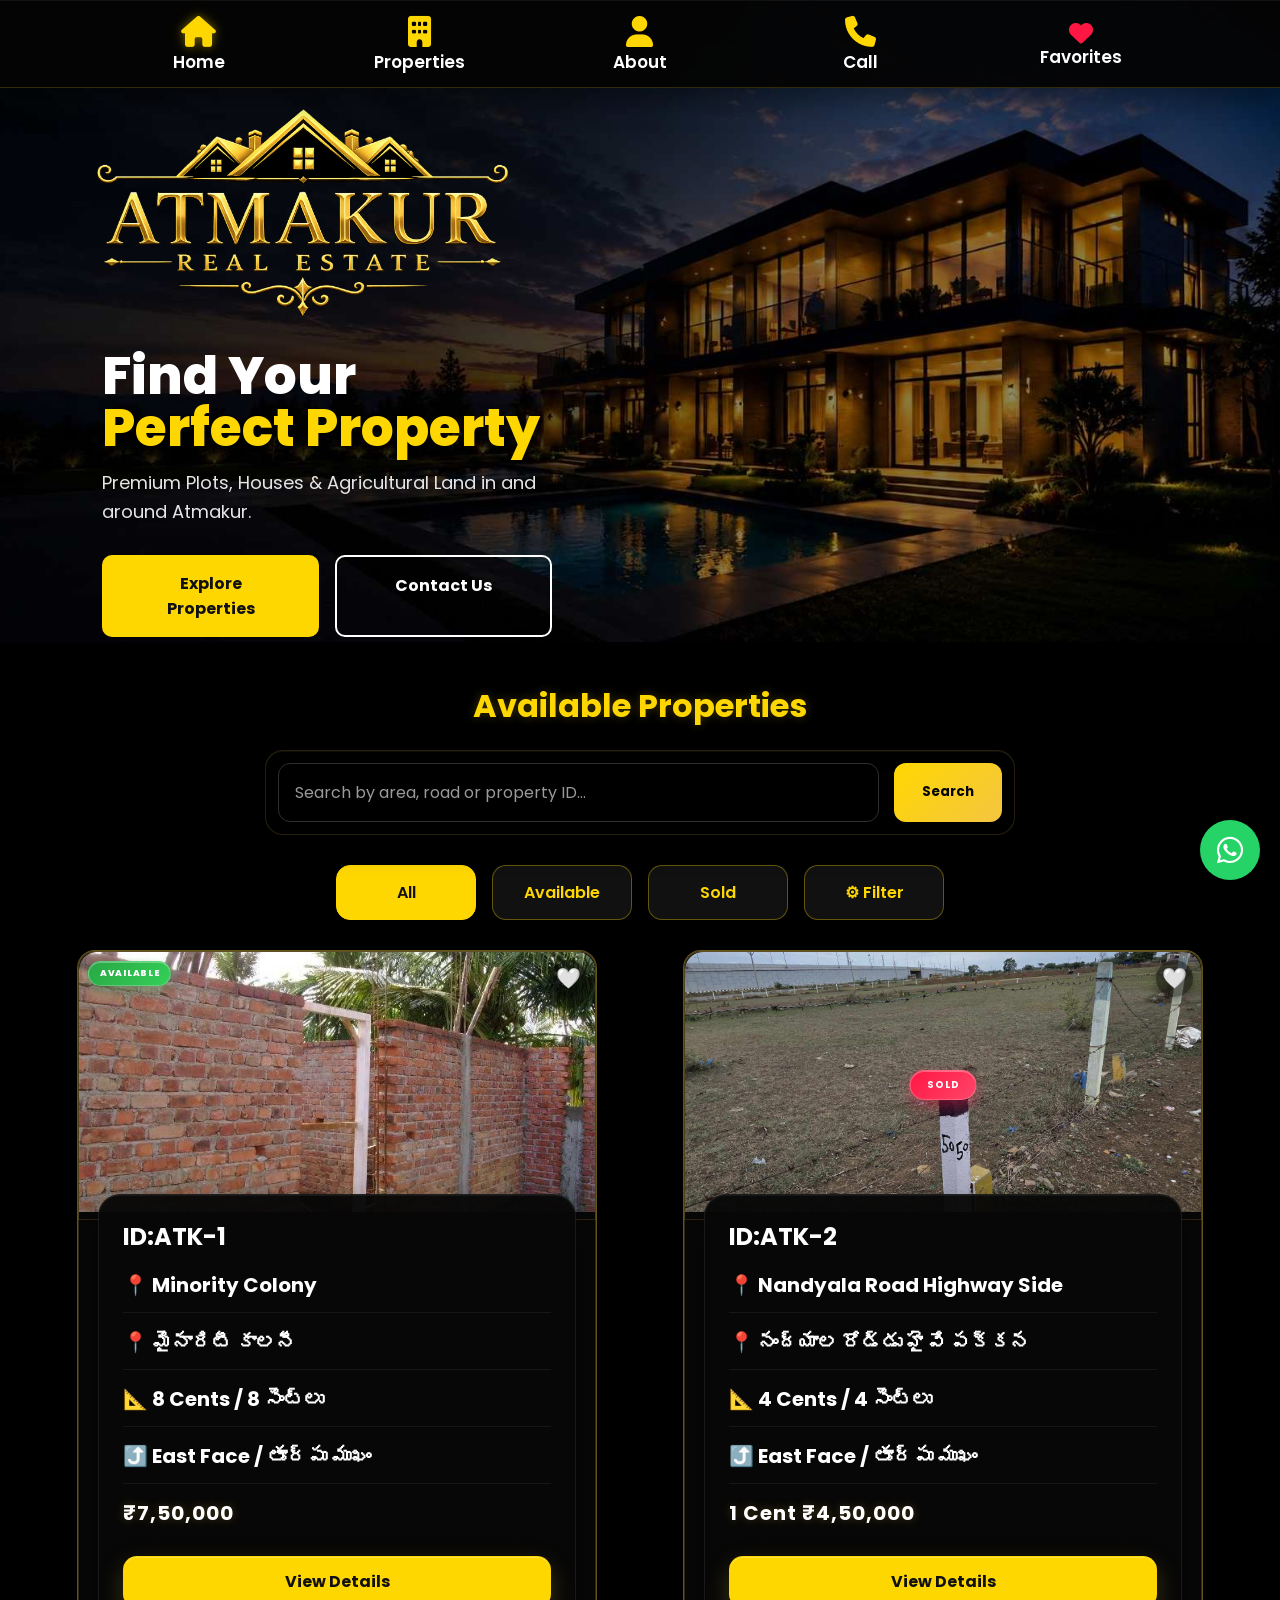
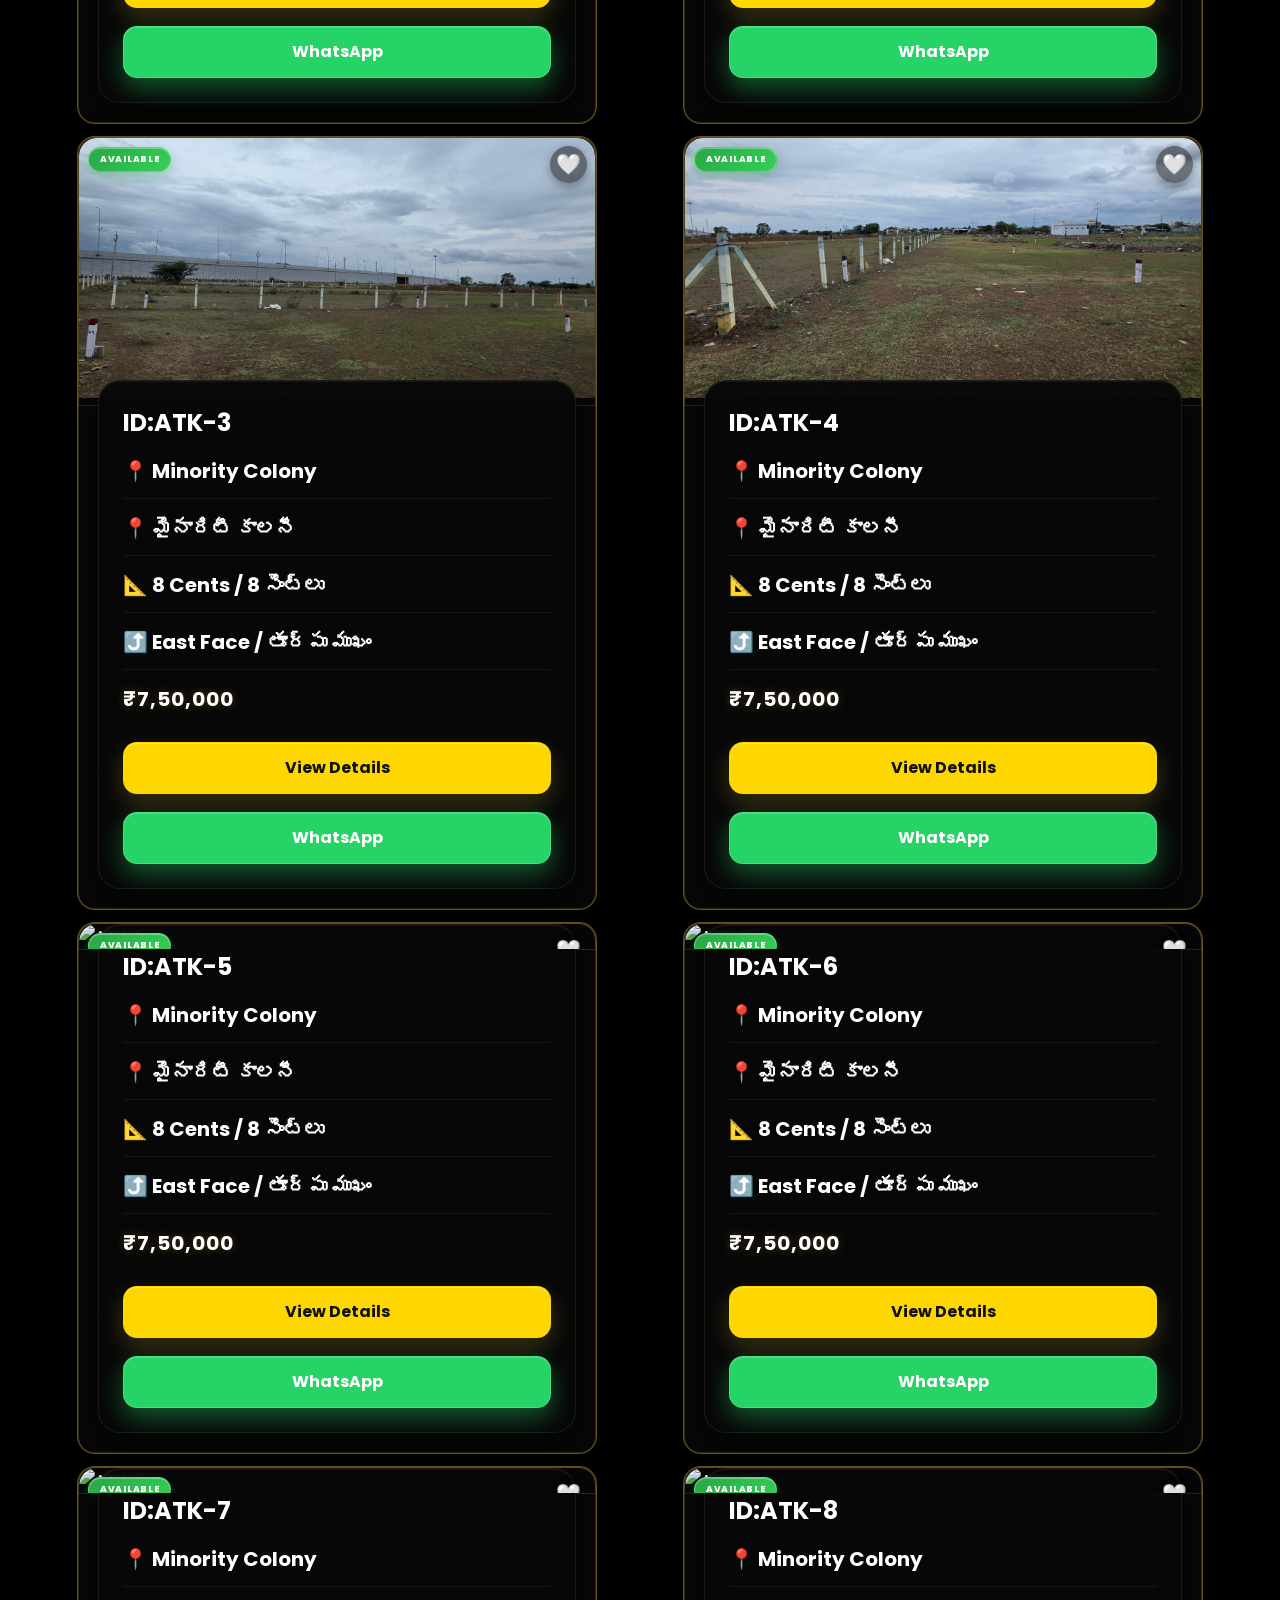
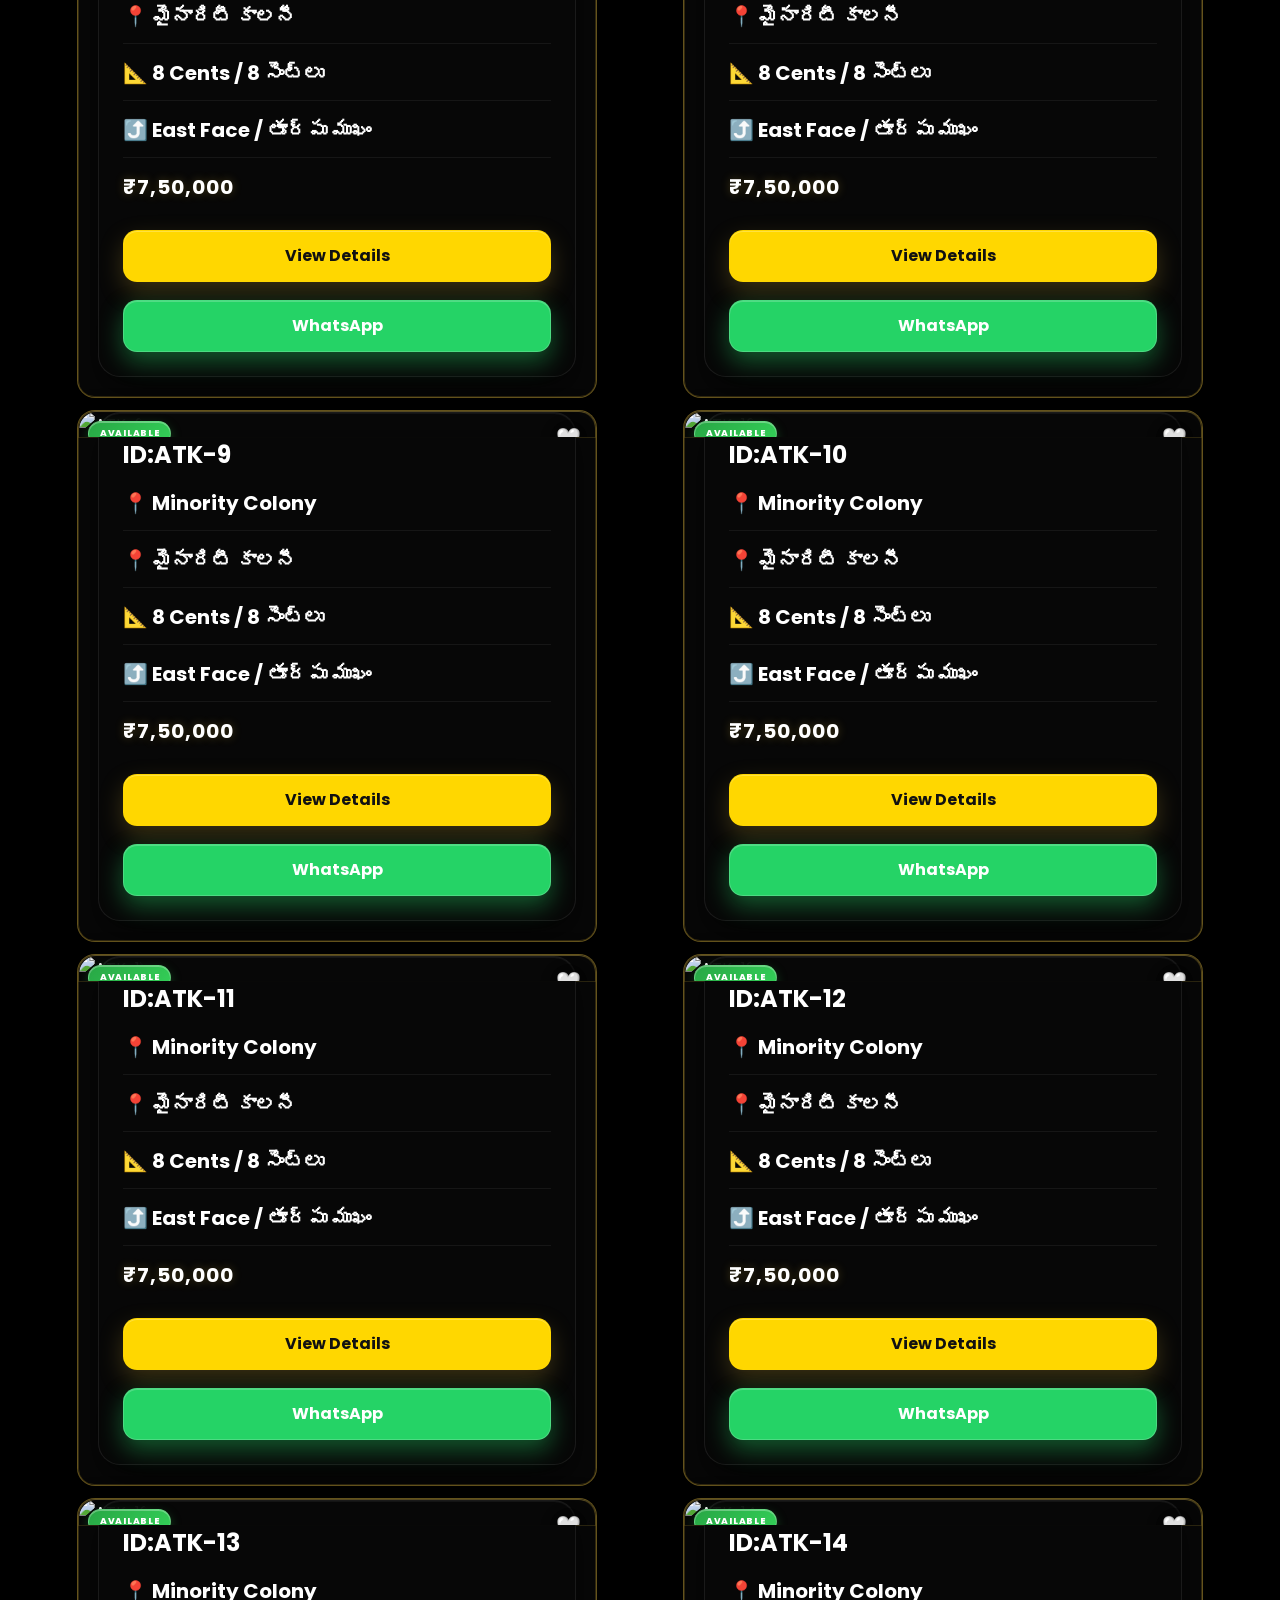
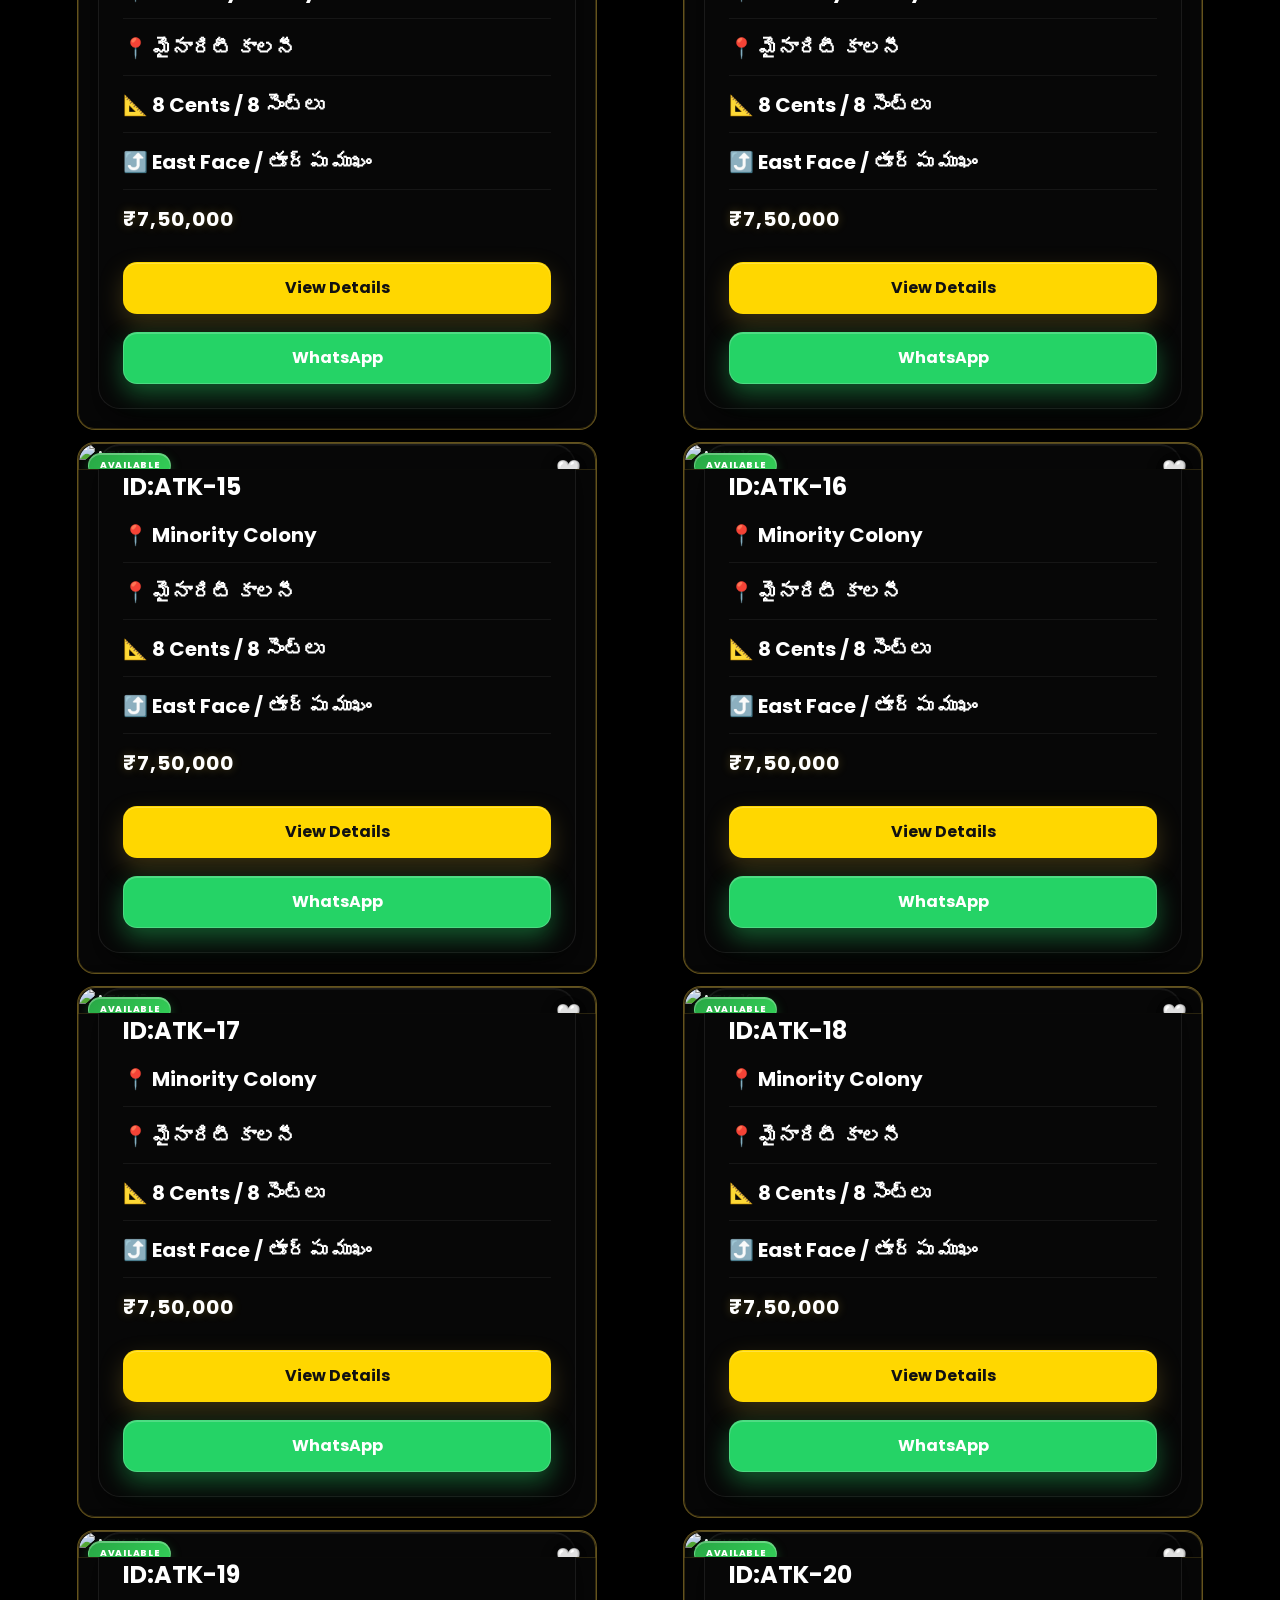
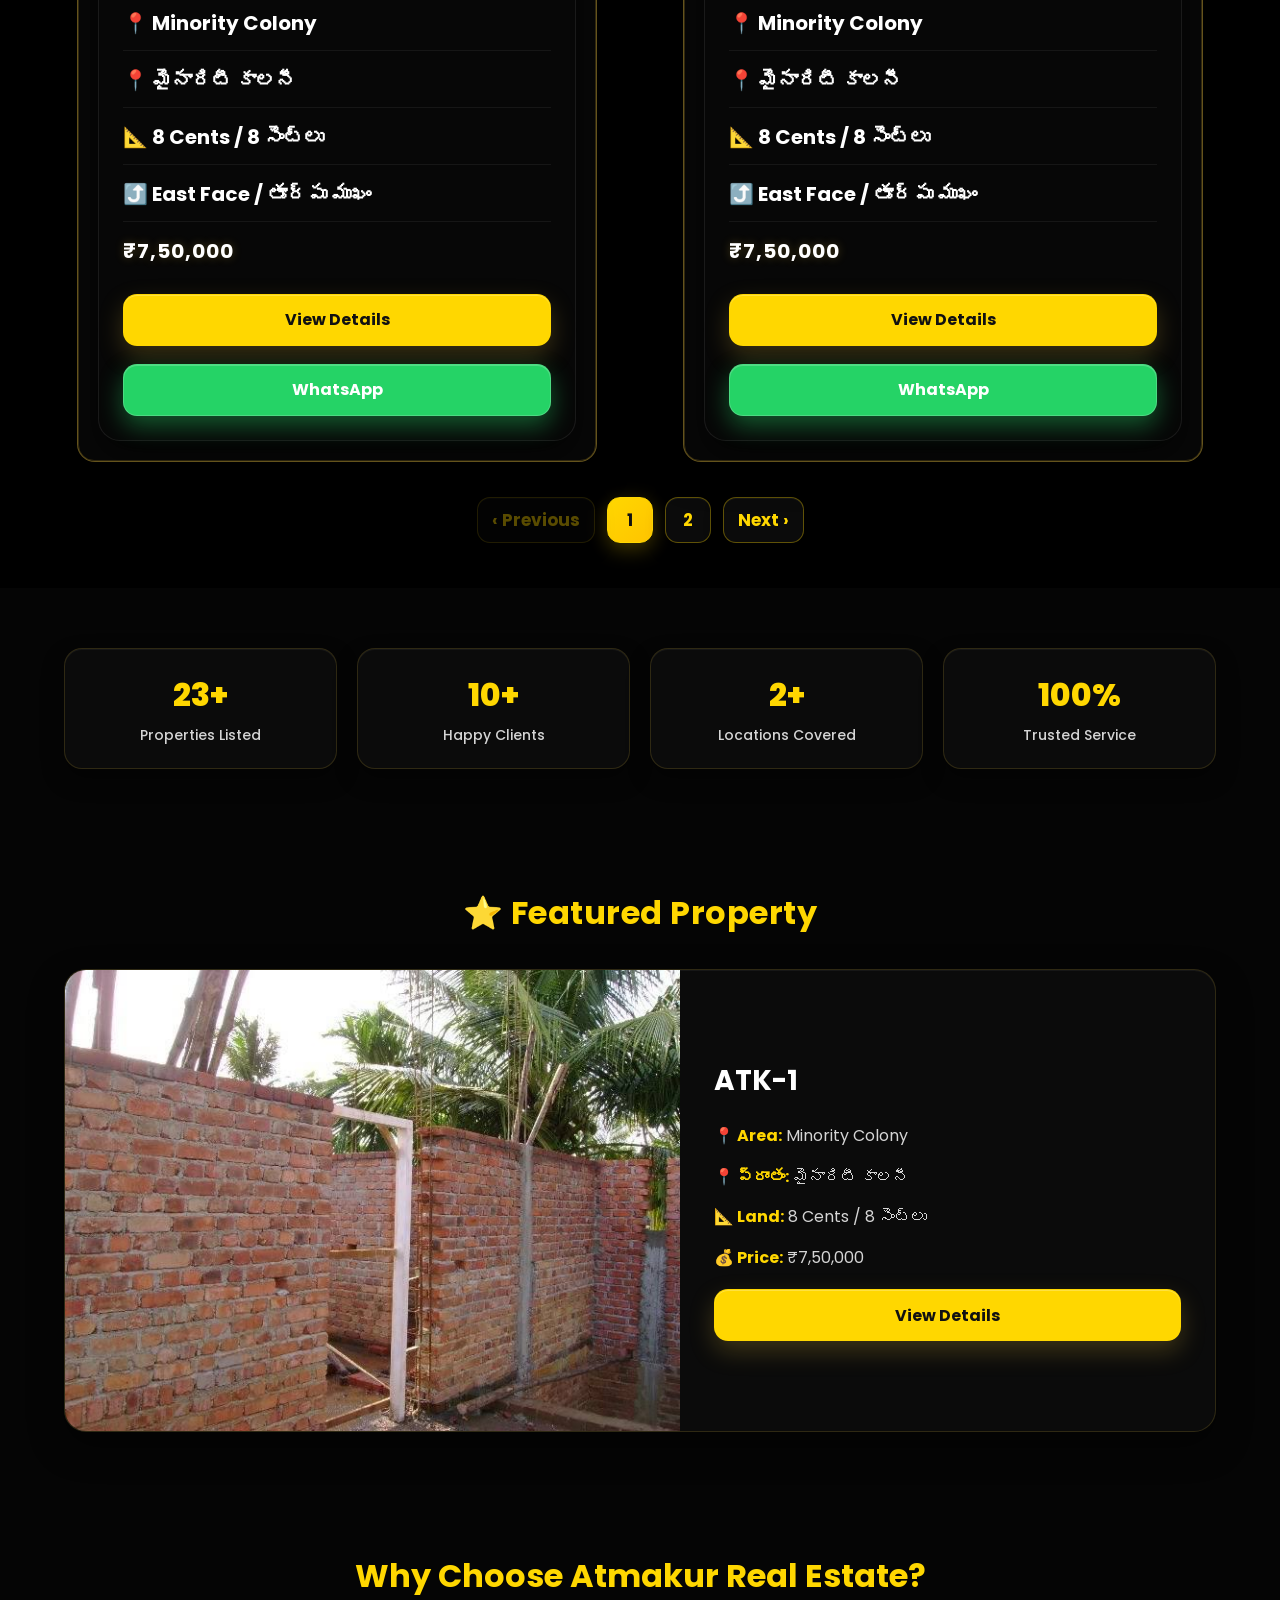
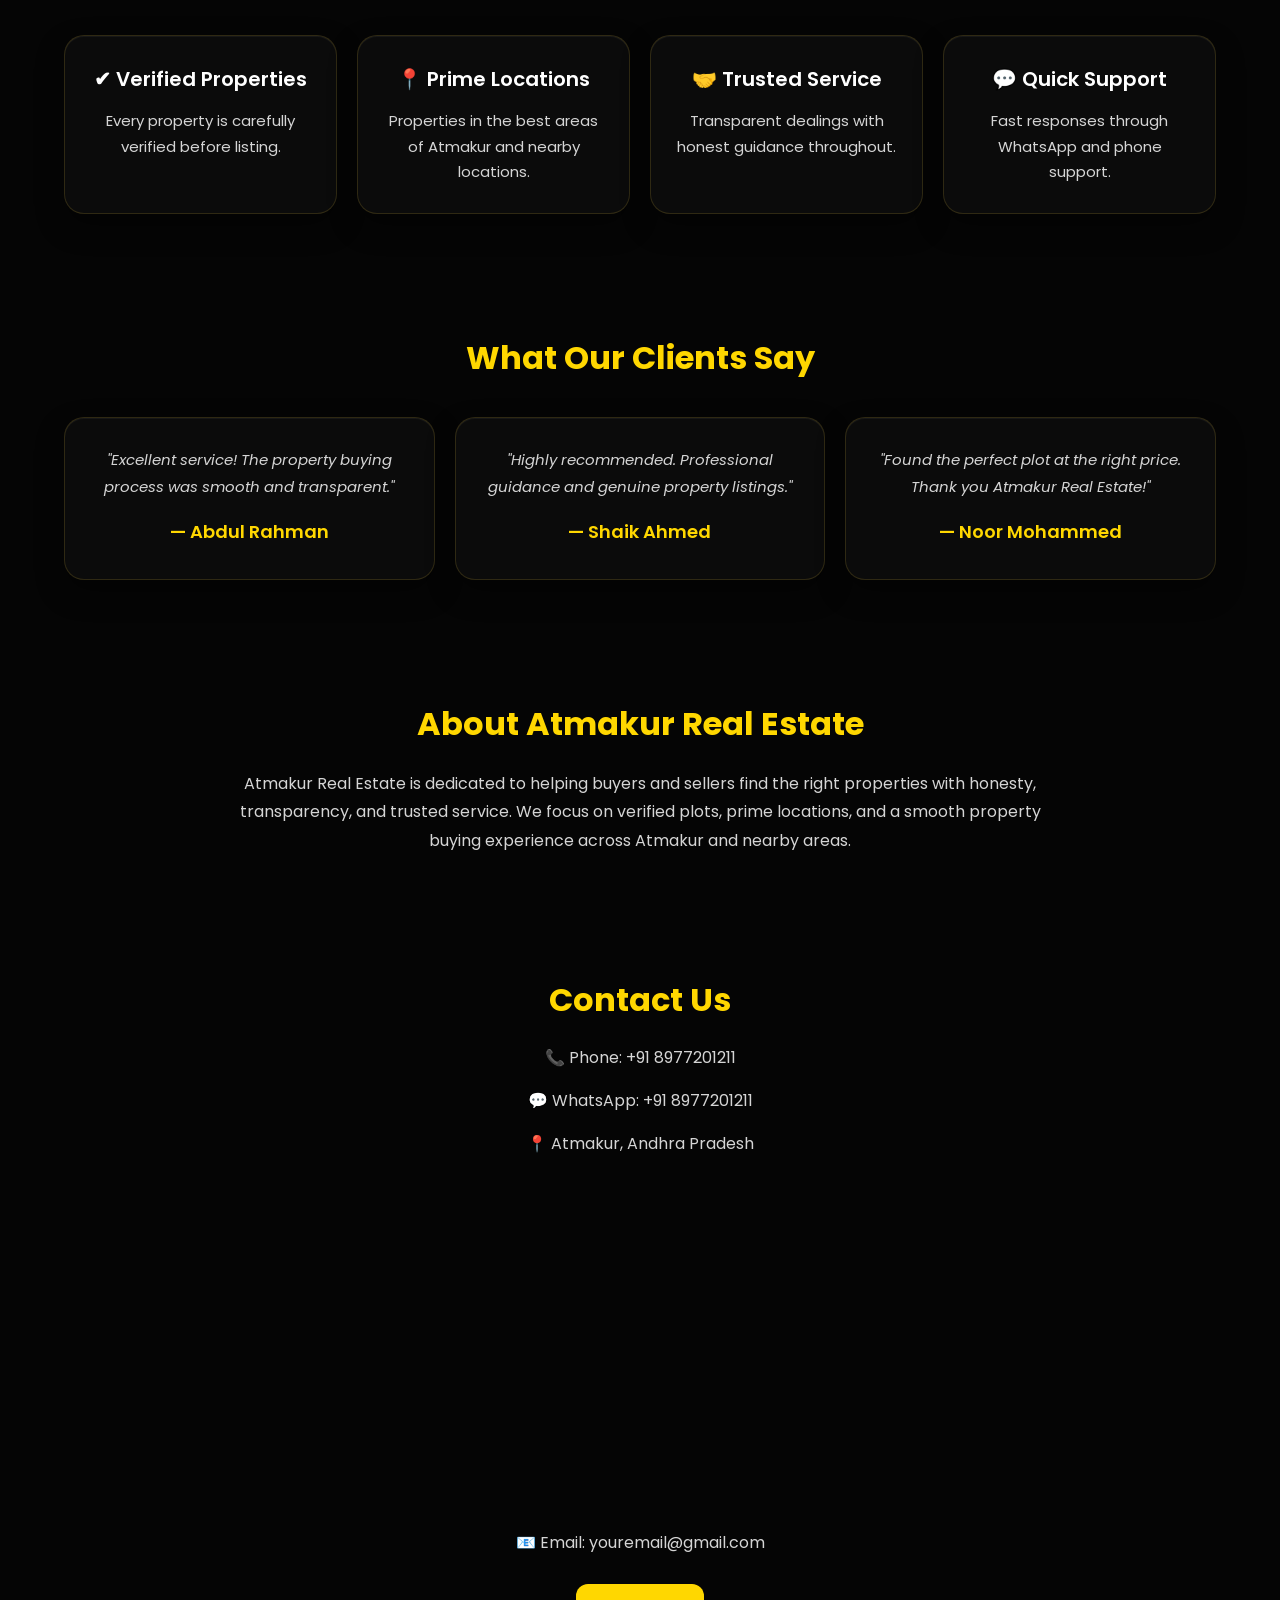
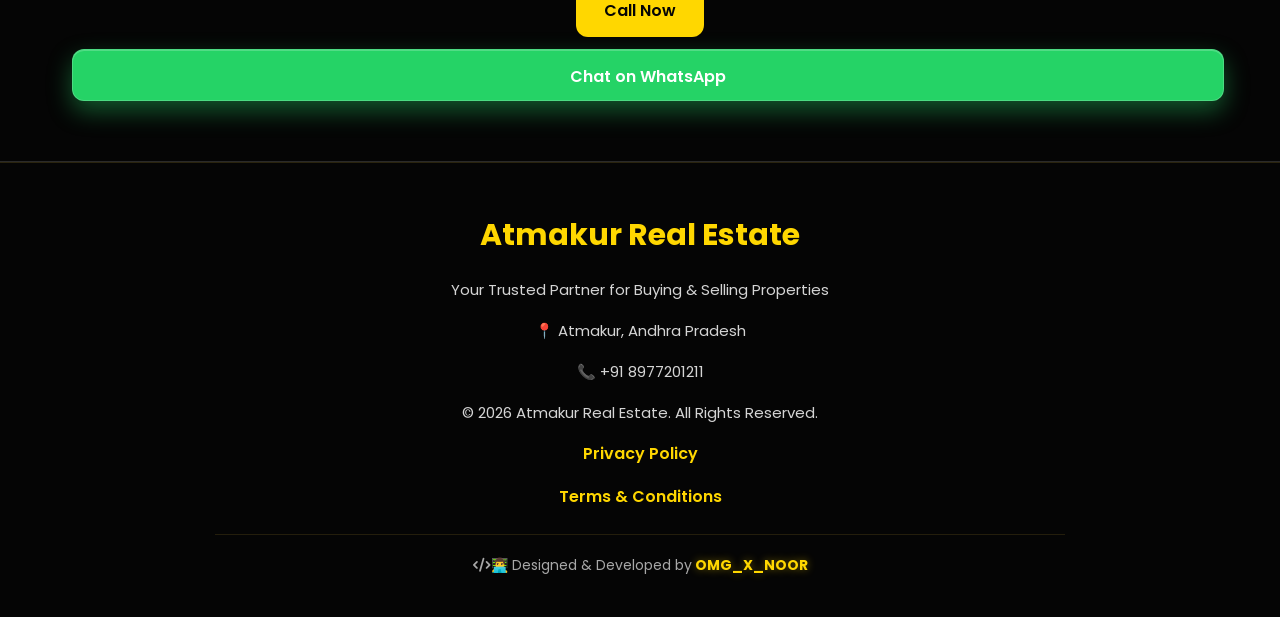
==== index.html @ d2aa957c "Fix spacing in footer developer attribution Added a space before the developer name in the footer." ====
<!DOCTYPE html>  <html lang="en">  
<head>  <meta charset="UTF-8">  
<meta name="viewport" content="width=device-width, initial-scale=1.0">  <title>Atmakur Real Estate</title>  <meta property="og:image" content="images/hero.jpg">  <link rel="stylesheet" href="style.css">  <link href="https://fonts.googleapis.com/css2?family=Poppins:wght@300;400;500;600;700&display=swap" rel="stylesheet">  <link rel="stylesheet"  
href="https://cdnjs.cloudflare.com/ajax/libs/font-awesome/6.7.2/css/all.min.css">  </head>  <body>  <header class="navbar">  <nav class="glass-navbar">  

    <a href="#" class="nav-item active">  
        <i class="fa-solid fa-house"></i>  
        <span>Home</span>  
    </a>  

    <a href="#properties" class="nav-item">  
        <i class="fa-solid fa-building"></i>  
        <span>Properties</span>  
    </a>  

    <a href="#about" class="nav-item">  
        <i class="fa-solid fa-user"></i>  
        <span>About</span>  
    </a>  

    <a href="tel:+918977201211" class="nav-item">  
        <i class="fa-solid fa-phone"></i>  
        <span>Call</span>  
    </a>  
       <a href="favorites.html" class="nav-item">
    <i class="fa-solid fa-heart"></i>
    <span>Favorites</span>
</a>
</nav>

</header>  
<section class="hero">  <div class="hero-content">  

    <div class="hero-text">  

        <div class="hero-location">  
            <img src="images/atmakur-logo.png" alt="ఆత్మకూరు">  
        </div>  

        <h1>  
         Find Your <span>Perfect Property</span>  
        </h1>  

        <p>  
            Premium Plots, Houses & Agricultural Land  
            in and around Atmakur.  
        </p>  

        <div class="hero-buttons">  

            <a href="#properties" class="btn-primary">  
                Explore Properties  
            </a>  

            <a href="#contact" class="btn-secondary">  
                Contact Us  
            </a>  

        </div>  

    </div>  

</div>

</section>  
<section class="properties" id="properties">

<div class="search-section">

<h2>Available Properties</h2>

<div class="search-box">

<input
type="text"
id="searchInput"
placeholder="Search by area, road or property ID...">

<button onclick="searchProperties()">
Search
</button>

</div>

</div>

<!-- FILTER BUTTONS START -->

<div class="filter-buttons">

    <button class="filter-btn active" data-filter="ALL">
        All
    </button>

    <button class="filter-btn" data-filter="AVAILABLE">
        Available
    </button>

    <button class="filter-btn" data-filter="SOLD">
        Sold
    </button>

    <button class="filter-open-btn" id="openFilter">
    ⚙ Filter
</button>

</div>

<!-- FILTER BUTTONS END -->

    <!-- FILTER POPUP START -->

<div class="filter-overlay" id="filterOverlay">

    <div class="filter-box">

        <div class="filter-header">
            <h2>Filter Properties</h2>

            <button class="filter-close" id="closeFilter">
                ×
            </button>
        </div>

        <label>Area / Road</label>

<input
    type="text"
    id="filterArea"
    placeholder="Enter area or road..."
>


<label>Below Price</label>

<input
    type="number"
    id="belowPrice"
    placeholder="Example: 500000"
>


<label>Land Size (Cents)</label>

<input
    type="number"
    id="filterCents"
    placeholder="Example: 5"
>


<label>Facing</label>

<select id="filterFacing">

    <option value="">Any Facing</option>

    <option value="East">East</option>

    <option value="West">West</option>

    <option value="North">North</option>

    <option value="South">South</option>

</select>


        <div class="filter-actions">

            <button id="clearFilter" class="clear-filter">
                Clear
            </button>

            <button id="applyFilter" class="apply-filter">
                Apply Filter
            </button>

        </div>

    </div>

</div>

<!-- FILTER POPUP END -->

<div class="section-title">

</div>

<div class="property-grid" id="propertyGrid">

</div>

<div class="pagination" id="pagination"></div>

</section>
<section class="stats">  <div class="stat-box">  
<h2 id="propertyCount">0</h2>  
<p>Properties Listed</p>  
</div>  <div class="stat-box">  
<h2>10+</h2>  
<p>Happy Clients</p>  
</div>  <div class="stat-box">  
<h2>2+</h2>  
<p>Locations Covered</p>  
</div>  <div class="stat-box">  
<h2>100%</h2>  
<p>Trusted Service</p>  
</div> 
</section>  

    
<section class="featured-property">

<h2>⭐ Featured Property</h2>

<div id="featuredProperty"></div>

</section>
<section class="why-us">  <h2>Why Choose Atmakur Real Estate?</h2>  

<div class="why-grid">  

    <div class="why-card">  
        <h3>✔ Verified Properties</h3>  
        <p>Every property is carefully verified before listing.</p>  
    </div>  

<div class="why-card">  
    <h3>📍 Prime Locations</h3>  
    <p>Properties in the best areas of Atmakur and nearby locations.</p>  
</div>  

<div class="why-card">  
    <h3>🤝 Trusted Service</h3>  
    <p>Transparent dealings with honest guidance throughout.</p>  
</div>  

<div class="why-card">  
    <h3>💬 Quick Support</h3>  
    <p>Fast responses through WhatsApp and phone support.</p>  
</div>

</div>  </section>  
<section class="testimonials">  <h2>What Our Clients Say</h2>  

<div class="testimonial-grid">  

<div class="testimonial-card">  
    <p>"Excellent service! The property buying process was smooth and transparent."</p>  
    <h4>— Abdul Rahman</h4>  
</div>  

<div class="testimonial-card">  
    <p>"Highly recommended. Professional guidance and genuine property listings."</p>  
    <h4>— Shaik Ahmed</h4>  
</div>  

<div class="testimonial-card">  
        <p>"Found the perfect plot at the right price. Thank you Atmakur Real Estate!"</p>  
        <h4>— Noor Mohammed</h4>  
    </div>  

</div>

</section>  
<section id="about" class="about">  <h2>About Atmakur Real Estate</h2>  

<p>  
    Atmakur Real Estate is dedicated to helping buyers and sellers find the right properties with honesty, transparency, and trusted service. We focus on verified plots, prime locations, and a smooth property buying experience across Atmakur and nearby areas.  
</p>

</section>  <section class="contact" id="contact">  <h2>Contact Us</h2>  <p>📞 Phone: +91 8977201211</p>  <p>💬 WhatsApp: +91 8977201211</p>  <p>📍 Atmakur, Andhra Pradesh</p>  
<iframe  
src="https://www.google.com/maps?q=Atmakur,Andhra%20Pradesh&output=embed"  
width="100%"  
height="350"  
style="border:0;border-radius:15px;"  
allowfullscreen=""  
loading="lazy">  
</iframe>  <p>📧 Email: youremail@gmail.com</p>  <a href="tel:+918977201211" class="call-btn">Call Now</a>

<a href="https://wa.me/918977201211" class="whatsapp-btn">Chat on WhatsApp</a>

  </section>  
<hr class="section-divider">  
    
    <footer>  
        
        <h2>Atmakur Real Estate</h2> 
        <p>Your Trusted Partner for Buying & Selling Properties</p> 
        <p>📍 Atmakur, Andhra Pradesh</p>  
        <p>📞 +91 8977201211</p>  
        <p>© 2026 Atmakur Real Estate. All Rights Reserved.</p>  
        <p>
    <a href="privacy-policy.html">Privacy Policy</a>
        </p>
        <p>
    <a href="terms.html">Terms & Conditions</a>
        </p>
        <p>
    <i class="fa-solid fa-code"></i>👨‍💻 Designed &amp; Developed by<span class="developer-name"> OMG_X_NOOR</span></p>
</footer>  
    
    <a href="https://wa.me/918977201211" class="floating-whatsapp">
    <i class="fa-brands fa-whatsapp"></i>
</a> 

    <script src="https://cdn.jsdelivr.net/npm/@supabase/supabase-js@2"></script>
    
<script src="properties.js"></script>
<script src="script.js"></script>  

</body>  
    
</html>
---- style.css ----
/* =========================================================
                    DESKTOP VERSION
========================================================= */



/* =========================================================
   1. RESET & GLOBAL (DESKTOP)
========================================================= */

*{
    margin:0;
    padding:0;
    box-sizing:border-box;
    font-family:'Poppins',sans-serif;
}

html,
body{
    width:100%;
    overflow-x:hidden;
}

body{
    background:#000000;
    color:#FFFFFF;
}

footer a{

    color:#FFD700;

    text-decoration:none;

    font-weight:600;

    font-size:16px;

    transition:.3s;

}

footer a:hover{

    color:#ffffff;

    text-decoration:underline;

}

.developer-name{

    color:#FFD700;

    font-weight:700;

    text-shadow:
        0 0 8px rgba(255,215,0,.45);

}

/* =======================================================================================================
   FAVORITES PAGE
========================================== */

.empty-favorites{

    width:100%;
    max-width:520px;

    margin:40px auto;

    padding:40px 25px;

    background:#111111;

    border:1px solid rgba(255,215,0,.25);

    border-radius:20px;

    text-align:center;

    box-shadow:0 12px 30px rgba(0,0,0,.45);

}

.empty-icon{

    font-size:75px;

    margin-bottom:18px;

}

.empty-favorites h2{

    color:#FFFFFF;

    font-size:34px;

    font-weight:700;

    margin-bottom:15px;

}

.empty-favorites p{

    color:#CCCCCC;

    font-size:18px;

    line-height:1.7;

    margin-bottom:30px;

}

.empty-favorites strong{

    color:#FFD700;

}

.empty-favorites .details-btn{

    display:flex;

    justify-content:center;

    align-items:center;

    width:100%;

    max-width:280px;

    margin:auto;

}
/*===================================================================================================*/


/* =========================================================
   2. HEADER (DESKTOP)
========================================================= */

header{
    position:sticky;
    top:0;
    z-index:1000;
}



/* =========================================================
   3. NAVBAR (DESKTOP)
========================================================= */

.navbar{

    position:fixed;

    top:0;

    left:0;

    width:100%;

    height:88px; /* was 80px */

    display:flex;

    justify-content:center;

    align-items:center;

    background:rgba(5,5,5,.96);

    border-bottom:1px solid rgba(255,215,0,.18);

    box-shadow:
        0 11px 28px rgba(0,0,0,.35),
        inset 0 1px 0 rgba(255,255,255,.05);

    z-index:9999;

}

.glass-navbar{

    width:100%;

    max-width:1320px; /* was 1200px */

    height:100%;

    display:flex;

    justify-content:space-evenly;

    align-items:center;

    padding:0 44px; /* was 40px */

    margin:0 auto;

}

.nav-item{

    display:flex;

    flex-direction:column;

    justify-content:center;

    align-items:center;

    text-decoration:none;

    color:#E8E8E8;

    min-width:132px; /* was 120px */

    transition:all .3s ease;

}

.nav-item i{

    font-size:31px; /* was 28px */

    color:#FFD700;

    margin-bottom:7px; /* was 6px */

    transition:all .3s ease;

}

.nav-item span{

    font-size:17px; /* was 15px */

    font-weight:600;

    line-height:1;

    white-space:nowrap;

    color:inherit;

}

.nav-item:hover{

    color:#FFD700;

    transform:translateY(-3px);

}

.nav-item:hover i{

    color:#FFD700;

    text-shadow:
        0 0 10px rgba(255,215,0,.35);

}

.nav-item.active{

    color:#FFD700;

}

.nav-item.active i{

    color:#FFD700;

    text-shadow:
        0 0 8px rgba(255,215,0,.35),
        0 0 16px rgba(255,215,0,.18);

}

.nav-item .fa-heart{

    color:#ff1744;

    font-size:24px;

    margin-bottom:4px;

}

.nav-item span{

    color:#ffffff;

}

.nav-item:hover .fa-heart,
.nav-item.active .fa-heart{

    color:#ff1744;

    text-shadow:0 0 8px rgba(255,23,68,.45);

}
/* =========================================================
   4. HERO SECTION (DESKTOP)
========================================================= */

.hero{
    position:relative;
    min-height:25vh;
    display:flex;
    align-items:center;
    justify-content:flex-start;
    background-image:url("images/hero.jpg");
    background-size:cover;
    background-position:center;
    background-repeat:no-repeat;
    padding:80px 8% 5px;
}

.hero::before{
    content:"";
    position:absolute;
    inset:0;
    background:rgba(0,0,0,.45);
}

.hero-content{
    position:relative;
    z-index:2;
    max-width:450px;
}

.hero-location{
    margin-top:25px;
    margin-bottom:29px;
    margin-left:-10px;
}

.hero-location img{
    width:422px;
    height:auto;
    display:block;
}

.hero-text h1{
    font-size:52px;
    line-height:1;
    font-weight:800;
    color:#FFFFFF;
    margin-bottom:15px;
}

.hero-text span{
    color:#FFD700;
}

.hero-text p{
    font-size:18px;
    line-height:1.6;
    color:#E5E5E5;
    margin-bottom:28px;
}

.hero-buttons{
    display:flex;
    gap:16px;
    flex-direction:row;
}

.btn-primary,
.btn-secondary{
    padding:16px 34px;
    border-radius:10px;
    text-decoration:none;
    font-weight:700;
    transition:.3s;
    width:220px;
    text-align:center;
}

.btn-primary{
    background:#FFD700;
    color:#111;
}

.btn-primary:hover{
    background:#b9962d;
}

.btn-secondary{
    border:2px solid #fff;
    color:#fff;
}

.btn-secondary:hover{
    background:#fff;
    color:#111;
}

/* =========================================================
   5. SEARCH SECTION (DESKTOP)
========================================================= */

.search-section{
  margin-bottom:25px;
    margin-top:35px;
    position:relative;
    z-index:10;
}

.search-section h2{
    text-align:center;
    color:#FFD700;
    font-size:32px;
    font-weight:700;
    margin-bottom:20px;
    text-shadow:0 0 10px rgba(255,215,0,.25);
}
.search-box{

    max-width:750px;

    margin:auto;

    display:flex;

    gap:15px;

    padding:12px;

    background:#000000;

    border:1px solid rgba(212,175,55,.18);

    border-radius:18px;

    box-shadow:
        0 12px 28px rgba(0,0,0,.40),
        inset 0 1px 0 rgba(255,255,255,.05);

}

.search-box input{

    flex:1;

    padding:16px;

    font-size:16px;

    border:1px solid #2E2E2E;

    border-radius:12px;

    background:#000000;

    color:#FFFFFF;

    transition:.3s;

}

.search-box input::placeholder{

    color:#9A9A9A;

}

.search-box input:focus{

    outline:none;

    border-color:#FFD700;

    box-shadow:0 0 12px rgba(212,175,55,.18);

}

.search-box button{

    background:linear-gradient(135deg,#FFD700,#F4C542);

    color:#050505;

    border:none;

    padding:16px 28px;

    border-radius:12px;

    font-weight:700;

    cursor:pointer;

    transition:.3s;

}

.search-box button:hover{

    transform:translateY(-2px);

    box-shadow:0 10px 22px rgba(212,175,55,.28);

}

/* =========================================================
   6. PROPERTIES SECTION (DESKTOP)
========================================================= */
.properties{
    background:#000;
  padding-top:5px;
}

/* =========================================================
   6.1 PROPERTY GRID (DESKTOP)
========================================================= */

.property-grid{

    display:grid;

    grid-template-columns:repeat(2, 1fr);

    gap:12px;

    max-width:1200px;

    width:100%;

    margin:0 auto;

}

/* =========================================================
   6.2 PROPERTY CARD (DESKTOP)
========================================================= */

.card{

    position:relative;
  
    width:95%;
    max-width:520px;

    margin:0 auto;

    background:rgba(8,8,8,.92);

    border:1.5px solid rgba(212,175,55,.45);

    border-radius:18px;

    overflow:hidden;

    box-shadow:
        0 14px 30px rgba(0,0,0,.55),
        inset 0 1px 0 rgba(255,255,255,.08);

    transition:.35s ease;
}

.card::before{

    content:"";

    position:absolute;

    inset:0;

    border-radius:16px;

    border:1px solid rgba(212,175,55,.22);

    pointer-events:none;
}

.card::after{

    content:"";

    position:absolute;

    top:0;

    left:-130%;

    width:60%;

    height:100%;

    background:linear-gradient(
        120deg,
        transparent,
        rgba(255,255,255,.14),
        transparent
    );

    transform:skewX(-25deg);

    transition:left .8s ease;

    pointer-events:none;
}

.card:hover{

    transform:translateY(-6px);

    border-color:#FFD700;

    box-shadow:
        0 18px 40px rgba(0,0,0,.60),
        0 0 18px rgba(212,175,55,.22),
        inset 0 1px 0 rgba(255,255,255,.08);
}

.card:hover::after{

    left:160%;
}


/* =========================================================
   6.3 PROPERTY IMAGE (DESKTOP)
========================================================= */

.card-image{

    position:relative;

    overflow:hidden;

    border:1px solid rgba(212,175,55,.18);

    border-radius:18px 18px 0 0;
}

.card-image img{

        width:100%;

        height:260px;   /* Adjust as needed */

        object-fit:cover;

        border-radius:18px 18px 0 0;

    }

    .card-image::after{

        height:50px;

    }

/*Favorite Button */

.favorite-btn{

    position:absolute;

    top:8px;

    right:8px;

    width:37px;

    height:37px;

    border:none;

    border-radius:50%;

    background:rgba(0,0,0,.45);

    color:#ff1744;

    font-size:20px;

    display:flex;

    align-items:center;

    justify-content:center;

    cursor:pointer;

    z-index:5;

    transition:.3s ease;

    box-shadow:0 3px 10px rgba(0,0,0,.35);
}

.favorite-btn:hover{

    transform:scale(1.08);

}

.favorite-btn.active{

    color:#ff1744;

    background:rgba(255,255,255,.15);

}

/* =========================================================
   6.4 PROPERTY BADGE (DESKTOP)
========================================================= */

.badge{
    position:absolute;
    top:18px;
    left:18px;
    padding:8px 16px;
    border-radius:30px;
    font-size:13px;
    font-weight:700;
    letter-spacing:1px;
    text-transform:uppercase;
    z-index:2;
}

.badge.available{

    position:absolute;

    top:9px;
    left:9px;

    padding:5px 11px;

    background:linear-gradient(135deg,#28a745,#34d058);

    color:#fff;

    font-size:9px;

    font-weight:800;

    letter-spacing:.7px;

    border-radius:27px;

    border:1px solid rgba(255,255,255,.25);

    box-shadow:
        0 4px 11px rgba(40,167,69,.35),
        inset 0 1px 0 rgba(255,255,255,.30);

    z-index:3;

    animation:badgeFloat 2.5s ease-in-out infinite;
}
.badge.sold{

    position:absolute !important;

    top:50% !important;
    left:50% !important;

    transform:translate(-50%,-50%) !important;

    padding:6px 16px;

    font-size:10px;

    color:#fff;

    background:linear-gradient(135deg,#ff1744,#ff4569);

    border:1px solid rgba(255,255,255,.25);

    box-shadow:
        0 6px 14px rgba(255,23,68,.40),
        inset 0 1px 0 rgba(255,255,255,.30);

    border-radius:30px;

    z-index:999;

}
.available{
    background:#FFD700;
    color:#111111;
    border:1px solid #F4C542;
    box-shadow:0 6px 18px rgba(212,175,55,.35);
}

.featured{
    background:#FFD700;
    color:#000;
}

.new{
    background:#007bff;
}

.sold{
    background:#dc3545;
}



@keyframes badgeFloat{

    0%,100%{
        transform:translateY(0);
    }

    50%{
        transform:translateY(-3px);
    }

}

/* =========================================================
   6.5 PROPERTY PRICE (DESKTOP)
========================================================= */

.price{

    margin:22px 0 10px;

    text-align:center;

    font-size:38px;

    font-weight:800;

    color:#FFD700;

    letter-spacing:1px;

    text-shadow:
        0 0 10px rgba(212,175,55,.30);

}


/* =========================================================
   6.6 PROPERTY CONTENT (DESKTOP)
========================================================= */

.card-content{

    position:relative;

    margin:-26px 20px 20px;

    padding:24px;

    background:rgba(8,8,8,.96);

    border:1px solid rgba(255,255,255,.08);

    border-radius:22px;

    z-index:2;

    box-shadow:
        0 15px 35px rgba(0,0,0,.45),
        inset 0 1px 0 rgba(255,255,255,.05);

}

.card-content h3{

    margin:0 0 14px;

    font-size:24px;

    font-weight:700;

    color:#FFFFFF;

}

.card-content p{

    display:flex;

    align-items:center;

    gap:10px;

    margin:12px 0;

    font-size:20px;

    font-weight:700;   /* Bold */
  
    color:#ffffff;

    line-height:1.7;

    padding-bottom:10px;

    border-bottom:1px solid rgba(255,255,255,.06);

}

.card-content p:last-of-type{

    border-bottom:none;

}

.card-content strong{

    color:#FFD700;

    font-weight:700;

}

.status{

    display:inline-flex;

    align-items:center;

    justify-content:center;

    padding:8px 18px;

    background:linear-gradient(135deg,#FFD700,#FFD700);

    color:#111;

    font-size:13px;

    font-weight:700;

    letter-spacing:.8px;

    border-radius:50px;

    box-shadow:
        0 5px 15px rgba(212,175,55,.35);

}


/* =========================================================
   6.7 PROPERTY BUTTONS (DESKTOP)
========================================================= */

/* ---------- WhatsApp Button ---------- */

.whatsapp-btn{

    display:flex;

    align-items:center;

    justify-content:center;

    width:100%;

    height:52px;

    margin-top:18px;

    text-align:center;

    text-decoration:none;

    background:#25D366;

    color:#ffffff;

    font-size:16px;

    font-weight:700;

    border-radius:14px;

    border:1px solid rgba(255,255,255,.18);

    box-shadow:
        0 10px 25px rgba(37,211,102,.40),
        inset 0 1px 0 rgba(255,255,255,.20);

    transition:all .35s ease;

}

.whatsapp-btn:hover{

    background:#22C55E;

    color:#ffffff;

    transform:translateY(-3px);

    box-shadow:
        0 16px 35px rgba(37,211,102,.50),
        inset 0 1px 0 rgba(255,255,255,.25);

}


/* ---------- View Details Button ---------- */

.details-btn{

    display:flex;

    align-items:center;

    justify-content:center;

    width:100%;

    height:52px;

    margin-top:16px;

    background:linear-gradient(135deg,#FFD700,#FFD700);

    color:#111;

    font-size:16px;

    font-weight:700;

    text-align:center;

    text-decoration:none;

    border-radius:14px;

    border:1px solid rgba(255,215,0,.35);

    box-shadow:
        0 10px 25px rgba(212,175,55,.25),
        inset 0 1px 0 rgba(255,255,255,.25);

    transition:all .35s ease;

}

.details-btn:hover{

    transform:translateY(-3px);

    box-shadow:
        0 15px 35px rgba(212,175,55,.45),
        inset 0 1px 0 rgba(255,255,255,.30);

}

/* =========================================================
   7. STATS SECTION (DESKTOP)
========================================================= */

.stats{
    display:grid;
    grid-template-columns:repeat(4,1fr);
    gap:20px;
    padding:60px 5%;
    background:#050505;
}

.stat-box{

    position:relative;

    background:rgba(12,12,12,.96);

    border:1px solid rgba(212,175,55,.18);

    border-radius:18px;

    padding:22px 16px;

    text-align:center;

    overflow:hidden;

    transition:.35s;

    box-shadow:
        0 10px 22px rgba(0,0,0,.40),
        inset 0 1px 0 rgba(255,255,255,.05);

}

.stat-box:hover{

    transform:translateY(-6px);

    border-color:#FFD700;

    box-shadow:
        0 16px 32px rgba(212,175,55,.18);

}

.stat-box h2{

    font-size:32px;

    color:#FFD700;

    margin-bottom:6px;

    font-weight:800;

}

.stat-box p{

    font-size:14px;

    color:#D5D5D5;

    font-weight:500;

}

/* =========================================================
   8. FEATURED PROPERTY (DESKTOP)
========================================================= */

.featured-property{
    background:#050505;
    padding:60px 5%;
}

.featured-property h2{
    text-align:center;
    margin-bottom:32px;
    font-size:32px;
    font-weight:700;
    color:#FFD700;
    letter-spacing:.5px;
}

.featured-card{

    display:grid;

    grid-template-columns:1.15fr 1fr;

    align-items:center;

    background:rgba(12,12,12,.96);

    border:1px solid rgba(212,175,55,.18);

    border-radius:22px;

    overflow:hidden;

    box-shadow:
        0 14px 35px rgba(0,0,0,.45),
        inset 0 1px 0 rgba(255,255,255,.05);

    transition:all .35s ease;

}

.featured-card:hover{

    transform:translateY(-6px);

    border-color:#FFD700;

    box-shadow:
        0 20px 45px rgba(212,175,55,.20);

}

.featured-card img{

    width:100%;

    height:100%;

    min-height:340px;

    object-fit:cover;

    transition:transform .4s ease;

}

.featured-card:hover img{

    transform:scale(1.05);

}

.featured-content{

    padding:34px;

}

.featured-content h3{

    font-size:28px;

    color:#FFFFFF;

    margin-bottom:20px;

    font-weight:700;

}

.featured-content p{

    font-size:16px;

    color:#D5D5D5;

    line-height:1.8;

    margin-bottom:12px;

}

.featured-content strong{

    color:#FFD700;

}

/* =========================================================
   9. WHY CHOOSE US (DESKTOP)
========================================================= */

.why-us{
    padding:60px 5%;
    background:#050505;
}

.why-us h2{
    text-align:center;
    color:#FFD700;
    font-size:32px;
    font-weight:700;
    margin-bottom:35px;
}

.why-grid{
    display:grid;
    grid-template-columns:repeat(4,1fr);
    gap:20px;
}

.why-card{

    background:rgba(12,12,12,.96);

    border:1px solid rgba(212,175,55,.18);

    border-radius:20px;

    padding:28px 22px;

    text-align:center;

    transition:all .35s ease;

    box-shadow:
        0 12px 28px rgba(0,0,0,.40),
        inset 0 1px 0 rgba(255,255,255,.05);

}

.why-card:hover{

    transform:translateY(-6px);

    border-color:#FFD700;

    box-shadow:
        0 18px 40px rgba(212,175,55,.20);

}

.why-card h3{

    color:#FFFFFF;

    font-size:20px;

    margin-bottom:14px;

    font-weight:600;

}

.why-card p{

    color:#D5D5D5;

    font-size:15px;

    line-height:1.7;

}


/* =========================================================
   10. TESTIMONIALS (DESKTOP)
========================================================= */

.testimonials{
    padding:60px 5%;
    background:#050505;
    text-align:center;
}

.testimonials h2{
    margin-bottom:35px;
    font-size:32px;
    font-weight:700;
    color:#FFD700;
}

.testimonial-grid{
    display:grid;
    grid-template-columns:repeat(3,1fr);
    gap:20px;
}

.testimonial-card{

    background:rgba(12,12,12,.96);

    border:1px solid rgba(212,175,55,.18);

    border-radius:20px;

    padding:28px 22px;

    transition:all .35s ease;

    box-shadow:
        0 12px 28px rgba(0,0,0,.40),
        inset 0 1px 0 rgba(255,255,255,.05);

}

.testimonial-card:hover{

    transform:translateY(-6px);

    border-color:#FFD700;

    box-shadow:
        0 18px 40px rgba(212,175,55,.20);

}

.testimonial-card p{

    color:#D5D5D5;

    font-size:15px;

    line-height:1.8;

    font-style:italic;

    margin-bottom:18px;

}

.testimonial-card h4{

    color:#FFD700;

    font-size:18px;

    font-weight:600;

    margin-bottom:6px;

}

.testimonial-card span{

    color:#A8A8A8;

    font-size:14px;

}


/* =========================================================
   11. ABOUT SECTION (DESKTOP)
========================================================= */

.about{
    padding:60px 5%;
    background:#050505;
    text-align:center;
}

.about h2{

    font-size:32px;

    font-weight:700;

    color:#FFD700;

    margin-bottom:22px;

}

.about p{

    max-width:850px;

    margin:0 auto;

    color:#D5D5D5;

    font-size:16px;

    line-height:1.8;

}

.about-content{

    background:rgba(12,12,12,.96);

    border:1px solid rgba(212,175,55,.18);

    border-radius:20px;

    padding:35px;

    box-shadow:
        0 12px 28px rgba(0,0,0,.40),
        inset 0 1px 0 rgba(255,255,255,.05);

    max-width:950px;

    margin:0 auto;

    transition:all .35s ease;

}

.about-content:hover{

    transform:translateY(-6px);

    border-color:#FFD700;

    box-shadow:
        0 18px 40px rgba(212,175,55,.20);

}



/* =========================================================
   12. CONTACT SECTION (DESKTOP)
========================================================= */

.contact{
    padding:60px 5%;
    background:#050505;
    text-align:center;
    color:#FFFFFF;
}

.contact h2{

    font-size:32px;

    color:#FFD700;

    font-weight:700;

    margin-bottom:20px;

}

.contact p{

    max-width:700px;

    margin:0 auto 14px;

    color:#D5D5D5;

    font-size:16px;

    line-height:1.8;

}

.contact-box{

    max-width:850px;

    margin:35px auto 0;

    padding:35px;

    background:rgba(12,12,12,.96);

    border:1px solid rgba(212,175,55,.18);

    border-radius:20px;

    box-shadow:
        0 12px 28px rgba(0,0,0,.40),
        inset 0 1px 0 rgba(255,255,255,.05);

    transition:all .35s ease;

}

.contact-box:hover{

    transform:translateY(-6px);

    border-color:#FFD700;

    box-shadow:
        0 18px 40px rgba(212,175,55,.20);

}

/* ---------- Call Button ---------- */

.call-btn{

    display:inline-block;

    margin:12px 8px 0;

    padding:14px 28px;

    border-radius:12px;

    text-decoration:none;

    font-weight:600;

    transition:.3s;

    background:#FFD700;

    color:#050505;

}

.call-btn:hover{

    background:#FFD700;

}

/* ---------- WhatsApp Button ---------- */

.contact .whatsapp-btn{

    display:inline-block;

    margin:12px 8px 0;

    padding:14px 28px;

    border-radius:12px;

    text-decoration:none;

    font-weight:600;

    transition:.3s;

    background:#25D366;

    color:#FFFFFF;

}

.contact .whatsapp-btn:hover{

    filter:brightness(1.08);

}

/* =========================================================
   13. FLOATING WHATSAPP (DESKTOP)
========================================================= */

.floating-whatsapp{
    position:fixed;
    bottom:20px;
    right:20px;
    width:60px;
    height:60px;
    background:#25D366;
    color:#FFFFFF;
    border-radius:50%;
    display:flex;
    justify-content:center;
    align-items:center;
    font-size:30px;
    text-decoration:none;
    box-shadow:0 5px 15px rgba(0,0,0,.3);
    z-index:1000;
}

.floating-whatsapp:hover{
    transform:scale(1.1);
}



/* =========================================================
   14. FOOTER (DESKTOP)
========================================================= */

.section-divider{
    border:none;
    height:1px;
    background:#2A2A2A;
    margin:0;
}

footer{
    background:#050505;
    padding:50px 5% 25px;
    text-align:center;
    border-top:1px solid rgba(212,175,55,.18);
}

footer h2{

    color:#FFD700;

    font-size:30px;

    font-weight:700;

    margin-bottom:18px;

}

footer p{

    max-width:850px;

    margin:0 auto 14px;

    color:#D5D5D5;

    font-size:15px;

    line-height:1.8;

}

.footer-content{

    max-width:950px;

    margin:30px auto 0;

    padding:32px;

    background:rgba(12,12,12,.96);

    border:1px solid rgba(212,175,55,.18);

    border-radius:20px;

    box-shadow:
        0 12px 28px rgba(0,0,0,.40),
        inset 0 1px 0 rgba(255,255,255,.05);

    transition:all .35s ease;

}

.footer-content:hover{

    transform:translateY(-6px);

    border-color:#FFD700;

    box-shadow:
        0 18px 40px rgba(212,175,55,.20);

}

footer p:last-child{

    margin-top:22px;

    padding-top:18px;

    border-top:1px solid rgba(212,175,55,.15);

    color:#A8A8A8;

    font-size:14px;

}

/* =========================================================
   FILTER BUTTONS (DESKTOP)
========================================================= */

.filter-buttons{

    display:flex;

    justify-content:center;

    align-items:center;

    gap:16px;

    margin:30px auto;

    flex-wrap:nowrap;

}

.filter-btn,
.filter-open-btn{

    min-width:140px;

    padding:14px 28px;

    border-radius:14px;

    border:1px solid rgba(255,215,0,.35);

    background:#111;

    color:#FFD700;

    font-size:16px;

    font-weight:600;

    cursor:pointer;

    transition:.30s;

    box-shadow:0 8px 18px rgba(0,0,0,.35);

    white-space:nowrap;

}

.filter-btn:hover,
.filter-open-btn:hover{

    background:#FFD700;

    color:#111;

    transform:translateY(-3px);

    box-shadow:0 12px 26px rgba(255,215,0,.30);

}

.filter-btn.active{

    background:#FFD700;

    color:#111;

    border-color:#FFD700;

}
/* =========================================================
   FILTER POPUP - FIX
========================================================= */

.filter-overlay{

    display:none !important;

    position:fixed !important;

    inset:0 !important;

    width:100vw !important;

    height:100vh !important;

    z-index:99999 !important;

    background:rgba(0,0,0,.80) !important;

    backdrop-filter:blur(7px);

    align-items:center !important;

    justify-content:center !important;

    padding:20px !important;

    box-sizing:border-box !important;

}

.filter-overlay.show{

    display:flex !important;

}


.filter-box{

    width:100% !important;

    max-width:500px !important;

    max-height:90vh !important;

    overflow-y:auto !important;

    padding:25px !important;

    box-sizing:border-box !important;

    border-radius:22px !important;

    background:#0b0b0b !important;

    border:1px solid rgba(255,215,0,.40) !important;

    box-shadow:0 15px 50px rgba(0,0,0,.90) !important;

}


.filter-header{

    display:flex !important;

    align-items:center !important;

    justify-content:space-between !important;

    margin-bottom:22px !important;

}


.filter-header h2{

    margin:0 !important;

    color:#FFD700 !important;

    font-size:25px !important;

}


.filter-close{

    width:42px !important;

    height:42px !important;

    border:none !important;

    border-radius:50% !important;

    background:#222 !important;

    color:#fff !important;

    font-size:30px !important;

    line-height:42px !important;

    padding:0 !important;

    cursor:pointer;

}


.filter-box label{

    display:block !important;

    margin:16px 0 7px !important;

    color:#fff !important;

    font-size:16px !important;

    font-weight:600 !important;

}


.filter-box input,
.filter-box select{

    width:100% !important;

    box-sizing:border-box !important;

    padding:15px !important;

    border-radius:12px !important;

    border:1px solid #333 !important;

    outline:none !important;

    background:#151515 !important;

    color:#fff !important;

    font-size:16px !important;

}


.filter-box input:focus,
.filter-box select:focus{

    border-color:#FFD700 !important;

}


.filter-actions{

    display:grid !important;

    grid-template-columns:1fr 1.5fr !important;

    gap:12px !important;

    margin-top:25px !important;

}


.clear-filter,
.apply-filter{

    padding:15px !important;

    border-radius:12px !important;

    font-size:16px !important;

    font-weight:700 !important;

    cursor:pointer !important;

}


.clear-filter{

    background:#222 !important;

    color:#fff !important;

    border:1px solid #444 !important;

}


.apply-filter{

    background:#FFD700 !important;

    color:#111 !important;

    border:1px solid #FFD700 !important;

}

.policy-container{

    max-width:950px;

    width:90%;

    margin:50px auto 60px;

    padding:30px;

    background:#111111;

    border:1px solid #FFD700;

    border-radius:18px;

    color:#ffffff;

    line-height:1.8;

    box-shadow:0 10px 30px rgba(0,0,0,.35);

}

.policy-container h1{

    color:#FFD700;

    text-align:center;

    font-size:48px;

    margin-bottom:35px;

}

.policy-container h2{

    color:#FFD700;

    font-size:28px;

    margin-top:35px;

    margin-bottom:15px;

}

.policy-container p,
.policy-container li{

    font-size:18px;

    line-height:1.9;

}

.policy-container a{

    color:#FFD700;

    text-decoration:none;

    font-weight:600;

}

.policy-container a:hover{

    color:#ffffff;

    text-decoration:underline;

}

/* =========================================================
   PAGINATION — PREMIUM DESKTOP
========================================================= */

    .pagination{

        display:flex;

        justify-content:center;
        align-items:center;

        gap:12px;

        width:100%;

        margin:35px auto 45px;

        padding:0;

        text-align:center;

    }


    .pagination button{

        display:flex;

        align-items:center;
        justify-content:center;

        min-width:46px;

        height:46px;

        padding:0 14px;

        border-radius:13px;

        border:1px solid rgba(255,215,0,.35);

        background:#0b0b0b;

        color:#FFD700;

        font-size:17px;

        font-weight:700;

        cursor:pointer;

        box-shadow:
            0 6px 18px rgba(0,0,0,.35),
            inset 0 1px 0 rgba(255,255,255,.04);

        transition:.25s ease;

    }


    .pagination button.active{

        background:linear-gradient(
            135deg,
            #FFD700,
            #FFC400
        );

        color:#111;

        border-color:#FFD700;

        box-shadow:
            0 6px 20px rgba(255,215,0,.25);

    }


    .pagination button:hover{

        transform:translateY(-2px);

        border-color:#FFD700;

    }


    .pagination button:disabled{

        opacity:.35;

        cursor:not-allowed;

        transform:none;

    }


/* ==================================================================================================================================
                    MOBILE VERSION
========================================================= */

@media (max-width:767px){

/* =========================================================
   1. NAVBAR (MOBILE)
========================================================= */

.navbar{

    position:fixed;

    bottom:0;

    top:auto;

    left:0;

    width:100%;

    height:70px;

    display:flex;

    justify-content:center;

    align-items:center;

    background:rgba(5,5,5,.96);

    border-top:1px solid rgba(255,215,0,.18);

    border-bottom:none;

    box-shadow:
        0 -8px 20px rgba(0,0,0,.35),
        inset 0 1px 0 rgba(255,255,255,.05);

    z-index:9999;

}

.glass-navbar{

    width:100%;

    height:100%;

    display:flex;

    justify-content:space-evenly;

    align-items:center;

    padding:0;

    margin:0;

}

.nav-item{

    flex:1;

    display:flex;

    flex-direction:column;

    justify-content:center;

    align-items:center;

    text-decoration:none;

    color:#E8E8E8;

    min-width:0;

    transition:all .3s ease;

}

.nav-item i{

    font-size:24px;

    color:#FFD700;

    margin-bottom:4px;

}

.nav-item span{

    font-size:12px;

    font-weight:600;

    line-height:1;

    white-space:nowrap;

}

.nav-item:hover,
.nav-item.active{

    color:#FFD700;

}

.nav-item:hover i,
.nav-item.active i{

    color:#FFD700;

    text-shadow:0 0 8px rgba(255,215,0,.35);

}


  .nav-item .fa-heart{

    color:#ff1744;

    font-size:24px;

    margin-bottom:4px;

}

.nav-item span{

    color:#ffffff;

}

.nav-item:hover .fa-heart,
.nav-item.active .fa-heart{

    color:#ff1744;

    text-shadow:0 0 8px rgba(255,23,68,.45);

}
  

body{

     padding-top:1px;

    padding-bottom:10px;

}

/* =========================================================
   2. HERO SECTION (MOBILE)
========================================================= */

.hero{

    min-height:58vh;

    justify-content:center;

    text-align:center;

    padding:40px 20px 5px;

    background-position:center;

}

.hero-content{

    max-width:100%;

}

.hero-location{

    margin:0 auto 20px;

    text-align:center;

}

.hero-location img{

    width:260px;

    max-width:100%;

    height:auto;

    margin:0 auto;

}

.hero-text h1{

    font-size:34px;

    line-height:1.2;

    margin-bottom:15px;

}

.hero-text p{

    font-size:16px;

    line-height:1.7;

    margin-bottom:25px;

    padding:0 10px;

}

.hero-buttons{

    display:flex;

    flex-direction:column;

    gap:12px;

    align-items:center;

}

.btn-primary,

.btn-secondary{

    width:100%;

    max-width:270px;   /* 300 → 270 */

    padding:13px 18px; /* 15x20 → 13x18 */

    font-size:15px;    /* Smaller button text */

}

/* =========================================================
   3. SEARCH SECTION (MOBILE)
========================================================= */

.search-section{

    margin-top:15px;

    padding:0 15px;

    z-index:10;

}


/* =========================================================
   SEARCH SECTION TITLE (MOBILE)
========================================================= */

.search-section h2{

    text-align:center;

    color:#FFD700;

    font-size:26px;

    font-weight:700;

    margin-bottom:18px;

    text-shadow:0 0 8px rgba(255,215,0,.25);

}

.search-box{

    width:100%;

    display:flex;

    flex-direction:column;

    gap:12px;

    background:#000000;
  
    padding:15px;

    border-radius:16px;

}

.search-box input{

    width:100%;

    padding:15px;

    font-size:15px;

    border-radius:10px;

  background:#000000;

}

.search-box button{

    width:100%;

    padding:15px;

    font-size:16px;

    border-radius:10px;

}

/* =========================================================
   4. PROPERTIES SECTION (MOBILE)
========================================================= */
.properties{
    background:#000;
  padding-top:5px;
}

/* =========================================================
   8.2 PROPERTY GRID (MOBILE)
========================================================= */

.property-grid{

    display:grid;

    grid-template-columns:repeat(2,1fr);

    gap:10px;

    margin:15px auto 30px;

    padding:0 8px;

}
/* =========================================================
   4.2 PROPERTY CARD (MOBILE)
========================================================= */

.card{

    width:100%;

    max-width:100%;

    margin:0;

    border-radius:12px;

   overflow:hidden;

}

   .card::before{

        content:"";

        position:absolute;

        inset:0;

        border:1px solid rgba(212,175,55,.22);

        border-radius:10px;

        box-sizing:border-box;

        pointer-events:none;

   }

/* =========================================================
   4.3 PROPERTY IMAGE (MOBILE)
========================================================= */

.card-image{

  position:relative;

    border-radius:12px 12px 0 0;

}

.card-image::after{

    height:35px;

}

.card-image img{

    width:100%;

    height:120px;

    object-fit:cover;

    border-radius:12px 12px 0 0;

}


  /*Favorite Button */

.favorite-btn{

    position:absolute;

    top:9px;
    right:9px;

    width:31px;
    height:31px;

    border:none;

    border-radius:50%;

    background:rgba(0,0,0,.45);

    color:#ff1744;

    font-size:19px;

    display:flex;

    align-items:center;

    justify-content:center;

    cursor:pointer;

    z-index:5;

    transition:.3s ease;

    box-shadow:0 3px 10px rgba(0,0,0,.35);
}

.favorite-btn:hover{

    transform:scale(1.08);

}

.favorite-btn.active{

    color:#ff1744;

    background:rgba(255,255,255,.15);

}


/* =========================================================
   4.4 PROPERTY BADGE (MOBILE)
========================================================= */


.badge{

    top:5px;
    left:5px;
    padding:5px 9px;
    font-size:9px;
    border-radius:18px;
    font-weight:800;
    letter-spacing:.5px;

}

.badge.available{

    position:absolute;

    top:9px;
    left:9px;

    padding:5px 11px;

    background:linear-gradient(135deg,#28a745,#34d058);

    color:#fff;

    font-size:9px;

    font-weight:800;

    letter-spacing:.7px;

    border-radius:27px;

    border:1px solid rgba(255,255,255,.25);

    box-shadow:
        0 4.5px 11px rgba(40,167,69,.35),
        inset 0 1px 0 rgba(255,255,255,.30);

    z-index:3;

    animation:badgeFloat 2.5s ease-in-out infinite;
}

.badge.sold{

    position:absolute !important;

    top:50% !important;
    left:50% !important;

    transform:translate(-50%,-50%) !important;

    padding:5px 14px;

    font-size:9px;

    color:#fff;

    background:linear-gradient(135deg,#ff1744,#ff4569);

    border:1px solid rgba(255,255,255,.25);

    box-shadow:
        0 5px 13px rgba(255,23,68,.40),
        inset 0 1px 0 rgba(255,255,255,.30);

    border-radius:27px;

    z-index:999;

}

.badge.new{

    background:#007bff;
    color:#fff;

}
/* =========================================================
   4.5 PROPERTY PRICE (MOBILE)
========================================================= */

.price{

    margin:10px 0 5px;

    text-align:center;

    font-size:15px;

    font-weight:800;

    color:#FFD700;

    letter-spacing:.3px;

    text-shadow:
        0 0 5px rgba(212,175,55,.25);

}


/* =========================================================
   4.6 PROPERTY CONTENT (MOBILE)
========================================================= */

.card-content{

    margin:-12px 8px 8px;

    padding:10px;

    border-radius:12px;

}

.card-content h3{

    font-size:14px;

    margin-bottom:8px;

    text-align:center;

}

.card-content p{

    gap:5px;

    margin:6px 0;

    padding-bottom:5px;

    font-size:10px;

    line-height:1.4;
  
    font-weight:700;   /* Bold */
  
    color:#ffffff;   /* White */       

}

.card-content strong{

    font-size:10px;

}

.status{

    width:100%;

    justify-content:center;

    padding:5px 8px;

    font-size:9px;

    margin-top:6px;

}


/* =========================================================
   4.7 PROPERTY BUTTONS (MOBILE)
========================================================= */

/* ---------- View Details Button ---------- */

.details-btn{

    display:flex;

    align-items:center;

    justify-content:center;

    width:100%;

    height:30px;      /* 34 → 30 */

    margin-top:7px;   /* 8 → 7 */

    font-size:10px;   /* 11 → 10 */

    font-weight:700;

    border-radius:7px; /* 8 → 7 */

}


/* ---------- WhatsApp Button ---------- */

.whatsapp-btn{

    display:flex;

    align-items:center;

    justify-content:center;

    width:100%;

    height:30px;

    margin-top:7px;

    font-size:10px;

    font-weight:700;

    border-radius:7px;

    background:#25D366;

    color:#ffffff;

    border:1px solid rgba(255,255,255,.18);

    box-shadow:
        0 5px 12px rgba(37,211,102,.35),
        inset 0 1px 0 rgba(255,255,255,.20);

}



/* =========================================================
   5. STATS SECTION (MOBILE)
========================================================= */

.stats{

    grid-template-columns:repeat(2,1fr);

    gap:15px;

    padding:40px 15px;

}

.stat-box{

    padding:18px 12px;

    border-radius:15px;

}

.stat-box h2{

    font-size:26px;

    margin-bottom:5px;

}

.stat-box p{

    font-size:13px;

    line-height:1.4;

}


  /* =========================================================
   6. FEATURED PROPERTY (MOBILE)
========================================================= */

.featured-property{

    padding:40px 15px;

}

.featured-property h2{

    font-size:26px;

    margin-bottom:25px;

}

.featured-card{

    display:block;

    border-radius:18px;

}

.featured-card img{

    width:100%;

    min-height:auto;

    height:220px;

    object-fit:cover;

}

.featured-content{

    padding:20px;

}

.featured-content h3{

    font-size:22px;

    margin-bottom:15px;

}

.featured-content p{

    font-size:15px;

    line-height:1.7;

    margin-bottom:10px;

}


  /* =========================================================
   7. WHY CHOOSE US (MOBILE)
========================================================= */

.why-us{

    padding:40px 15px;

}

.why-us h2{

    font-size:26px;

    margin-bottom:25px;

}

.why-grid{

    display:grid;

    grid-template-columns:1fr;

    gap:15px;

}

.why-card{

    padding:20px 18px;

    border-radius:16px;

}

.why-card h3{

    font-size:18px;

    margin-bottom:10px;

}

.why-card p{

    font-size:14px;

    line-height:1.6;

}


  /* =========================================================
   8. TESTIMONIALS (MOBILE)
========================================================= */

.testimonials{

    padding:40px 15px;

}

.testimonials h2{

    font-size:26px;

    margin-bottom:25px;

}

.testimonial-grid{

    display:grid;

    grid-template-columns:1fr;

    gap:15px;

}

.testimonial-card{

    padding:20px 18px;

    border-radius:16px;

}

.testimonial-card p{

    font-size:14px;

    line-height:1.7;

    margin-bottom:15px;

}

.testimonial-card h4{

    font-size:17px;

}

.testimonial-card span{

    font-size:13px;

}

/* =========================================================
   9. ABOUT SECTION (MOBILE)
========================================================= */

.about{

    padding:40px 15px;

    text-align:center;

}

.about h2{

    font-size:26px;

    margin-bottom:18px;

}

.about p{

    font-size:15px;

    line-height:1.8;

    max-width:100%;

}

.about-content{

    max-width:100%;

    margin:20px auto 0;

    padding:20px;

    border-radius:16px;

}

.about-content:hover{

    transform:none;

}


  /* =========================================================
   10. CONTACT SECTION — PREMIUM MOBILE
========================================================= */

.contact{

    width:92%;

    margin:35px auto 40px;

    padding:28px 16px 30px;

    text-align:center;

    background:#050505;

    border:1px solid rgba(255,215,0,.25);

    border-radius:22px;

    box-shadow:
        0 12px 35px rgba(0,0,0,.55),
        inset 0 1px 0 rgba(255,255,255,.03);

}

/* =========================================================
   CONTACT TITLE
========================================================= */

.contact h2{

    position:relative;

    font-size:27px;

    margin:0 0 28px;

    color:#FFD700;

    font-weight:800;

    letter-spacing:.3px;

    text-shadow:
        0 0 12px rgba(255,215,0,.20);

}


/* Gold line below title */

.contact h2::after{

    content:"";

    display:block;

    width:55px;

    height:3px;

    margin:10px auto 0;

    border-radius:10px;

    background:linear-gradient(
        90deg,
        transparent,
        #FFD700,
        transparent
    );

}


/* =========================================================
   CONTACT INFORMATION
========================================================= */

.contact p{

    margin:10px 0;

    padding:13px 12px;

    font-size:15px;

    line-height:1.6;

    color:#eeeeee;

    background:rgba(255,255,255,.035);

    border:1px solid rgba(255,215,0,.10);

    border-radius:13px;

    box-shadow:
        inset 0 1px 0 rgba(255,255,255,.025);

}


/* =========================================================
   MAP
========================================================= */

.contact iframe{

    display:block;

    width:100%;

    height:230px;

    margin:22px 0 20px;

    border:1px solid rgba(255,215,0,.25);

    border-radius:17px;

    box-shadow:
        0 10px 25px rgba(0,0,0,.45);

}


/* =========================================================
   CALL BUTTON
========================================================= */

.call-btn{

    display:flex;

    align-items:center;

    justify-content:center;

    width:100%;

    min-height:50px;

    margin:11px 0;

    padding:12px 16px;

    text-align:center;

    border-radius:13px;

    font-size:16px;

    font-weight:700;

    border:1px solid rgba(255,215,0,.30);

    background:
        linear-gradient(
            135deg,
            #181818,
            #0c0c0c
        );

    color:#FFD700;

    box-shadow:
        0 6px 16px rgba(0,0,0,.35);

}


/* =========================================================
   WHATSAPP BUTTON
========================================================= */

.contact .whatsapp-btn{

    display:flex;

    align-items:center;

    justify-content:center;

    width:100%;

    min-height:50px;

    margin:11px 0;

    padding:12px 16px;

    font-size:16px;

    font-weight:700;

    text-align:center;

    border-radius:13px;

    color:#ffffff;

    background:
        linear-gradient(
            135deg,
            #19c463,
            #0fae55
        );

    border:1px solid rgba(255,255,255,.18);

    box-shadow:
        0 7px 18px rgba(20,190,90,.25);

}


/* =========================================================
   BUTTON HOVER / TAP
========================================================= */

.call-btn:active,
.contact .whatsapp-btn:active{

    transform:scale(.98);

}

/* =========================================================
   11. FLOATING WHATSAPP (MOBILE)
========================================================= */

.floating-whatsapp{

    width:56px;

    height:56px;

    right:15px;

    bottom:85px;

    font-size:26px;

    border-radius:50%;

    box-shadow:
        0 8px 20px rgba(0,0,0,.35);

}

.floating-whatsapp:hover{

    transform:none;

}

  
  /* =========================================================
   12. FOOTER (MOBILE)
========================================================= */

.section-divider{

    margin:0;

}

footer{

    padding:35px 15px 90px;

    text-align:center;

}

footer h2{

    font-size:24px;

    margin-bottom:15px;

}

footer p{

    font-size:14px;

    line-height:1.7;

    margin-bottom:10px;

}

.footer-content{

    max-width:100%;

    margin:20px auto 0;

    padding:20px;

    border-radius:16px;

}

.footer-content:hover{

    transform:none;

}

footer p:last-child{

    margin-top:18px;

    padding-top:15px;

    font-size:13px;

}


/* =======================================================================================================
   FAVORITES PAGE
========================================== */





.empty-favorites{

    margin:25px 12px;

    padding:30px 20px;

}

.empty-icon{

    font-size:60px;

}

.empty-favorites h2{

    font-size:28px;

}

.empty-favorites p{

    font-size:16px;

}

.empty-favorites .details-btn{

    max-width:100%;

}


  /* =========================================================
   FILTER BUTTONS (MOBILE)
========================================================= */

.filter-buttons{

    display:grid;

    grid-template-columns:
        repeat(4, 1fr);

    gap:7px;

    width:96%;

    margin:20px auto;

    padding:0;

}

.filter-btn,
.filter-open-btn{

    width:100%;

    min-width:0;

    box-sizing:border-box;

    padding:12px 3px;

    border-radius:12px;

    border:1px solid rgba(255,215,0,.35);

    background:#111;

    color:#FFD700;

    font-size:13px;

    font-weight:600;

    cursor:pointer;

    transition:.30s;

    white-space:nowrap;

}

.filter-btn:hover,
.filter-open-btn:hover{

    background:#FFD700;

    color:#111;

}

.filter-btn.active{

    background:#FFD700;

    color:#111;

    border-color:#FFD700;

}


  /* =========================================================
   PROPERTY PAGINATION — MOBILE ONLY
========================================================= */

    .pagination{

    width:100% !important;

    display:flex !important;

    justify-content:center !important;

    align-items:center !important;

    flex-wrap:nowrap !important;

    gap:8px !important;

    margin:25px auto 35px !important;

    padding:0 8px !important;

    box-sizing:border-box !important;

}


/* PAGE NUMBER BUTTONS */

.pagination button{

    width:40px !important;

    min-width:40px !important;

    height:40px !important;

    padding:0 !important;

    display:flex !important;

    align-items:center !important;

    justify-content:center !important;

    flex-shrink:0 !important;

    border-radius:11px !important;

    font-size:15px !important;

}


/* PREVIOUS + NEXT */

.pagination button:first-child,
.pagination button:last-child{

    width:auto !important;

    min-width:82px !important;

    height:40px !important;

    padding:0 10px !important;

    white-space:nowrap !important;

    font-size:14px !important;

}
  
}  /* ===== END MOBILE VERSION ===== */
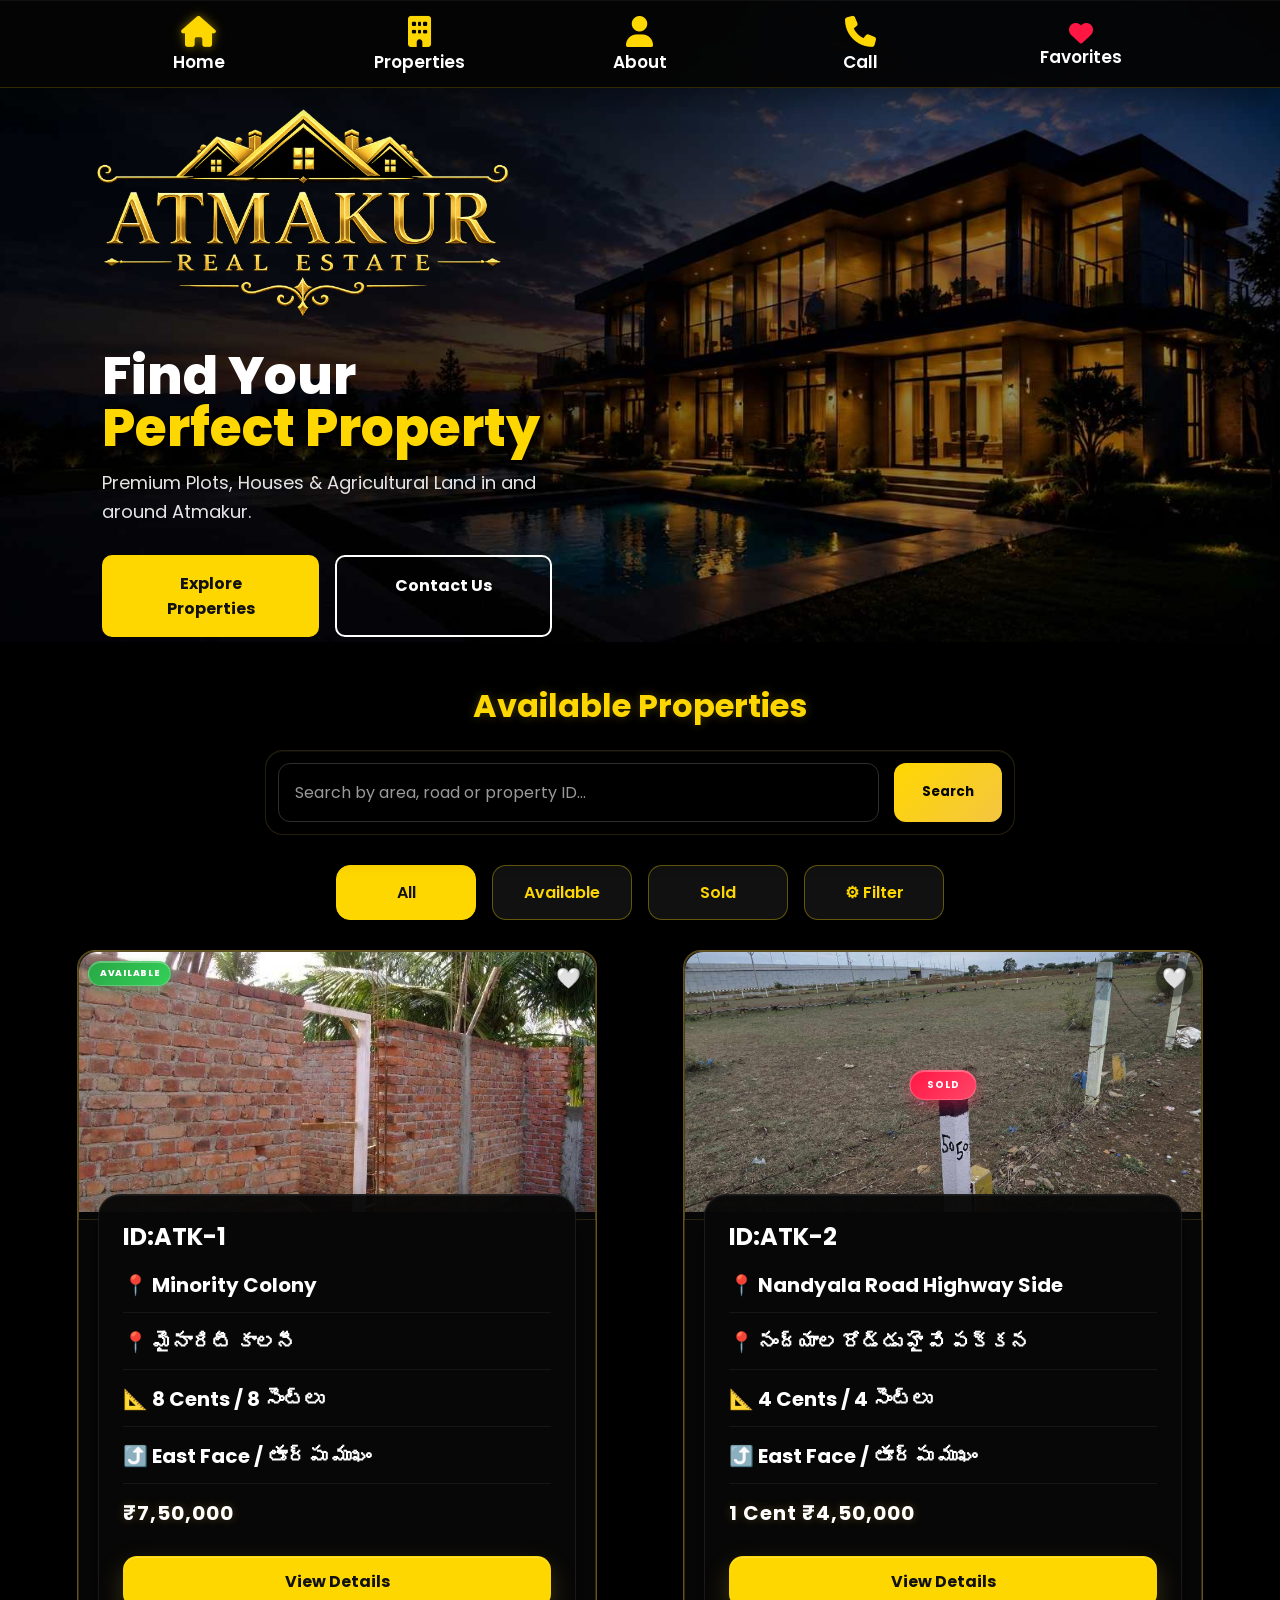
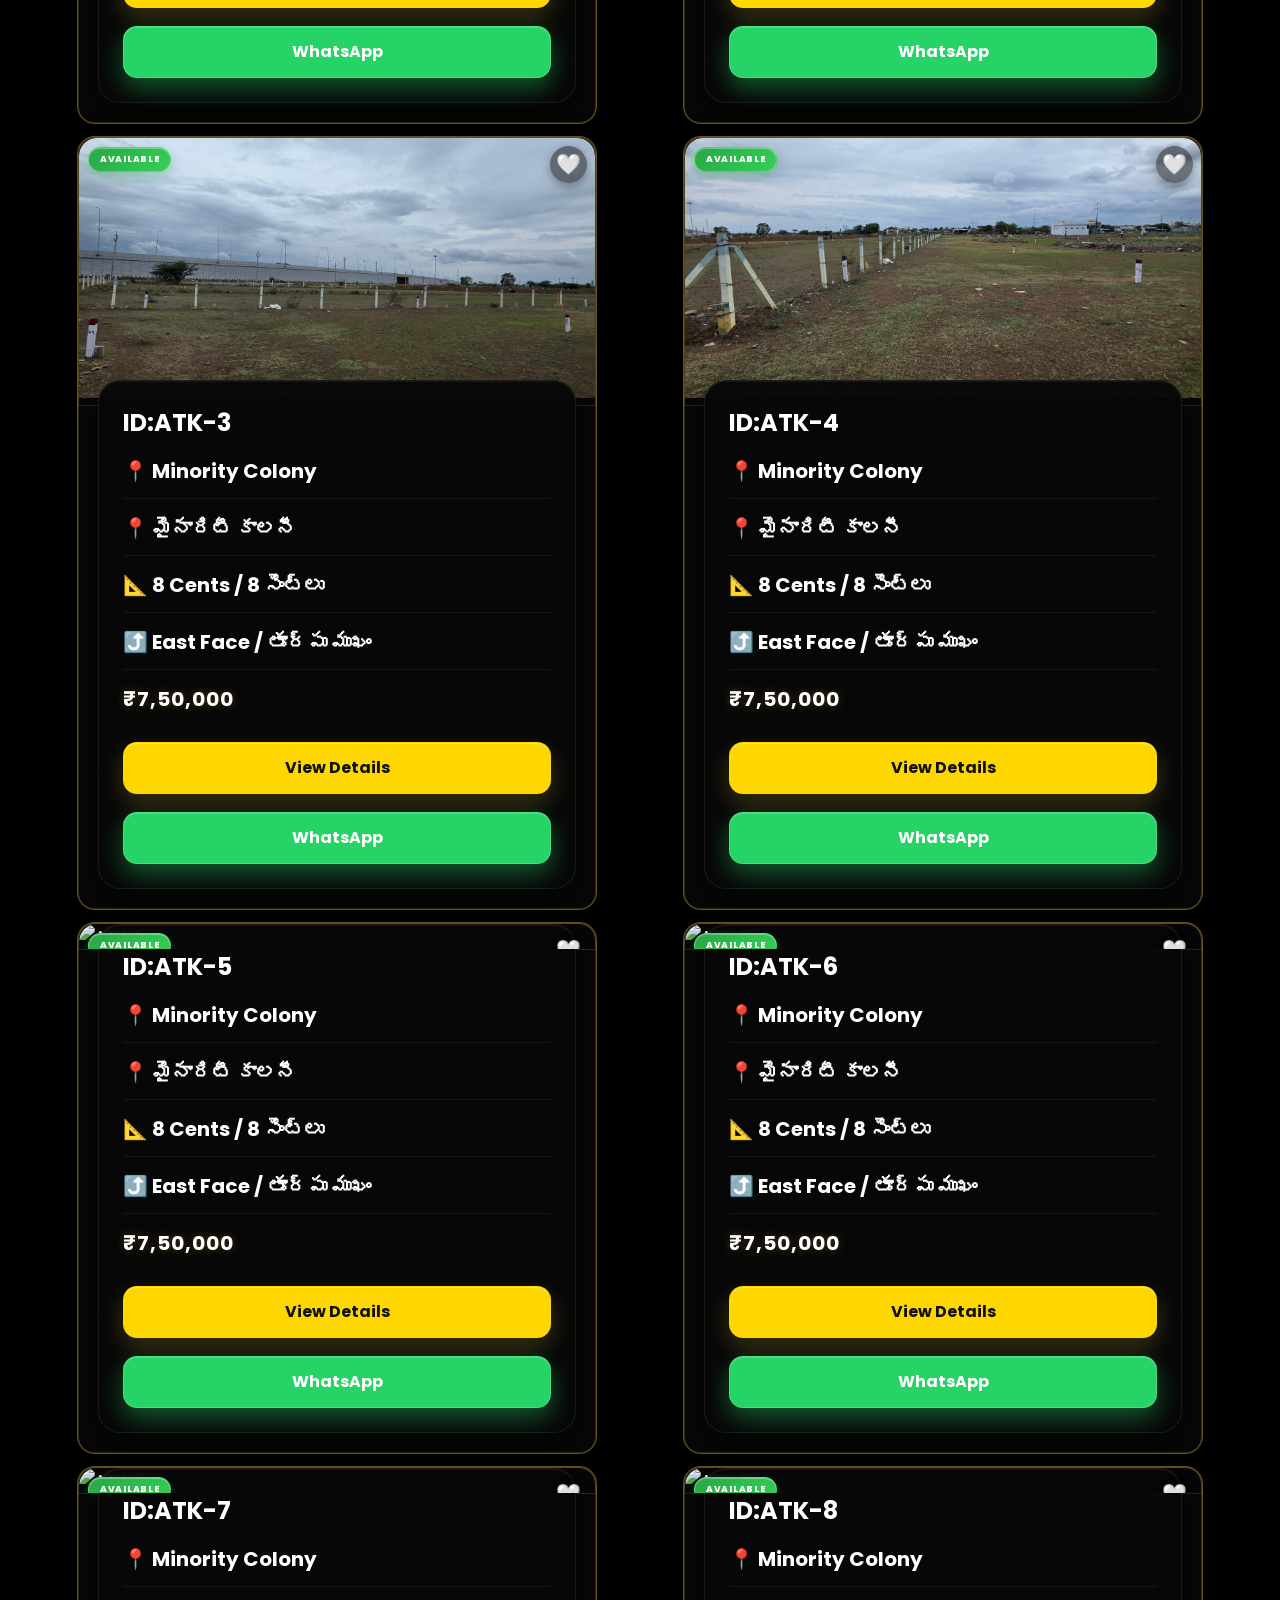
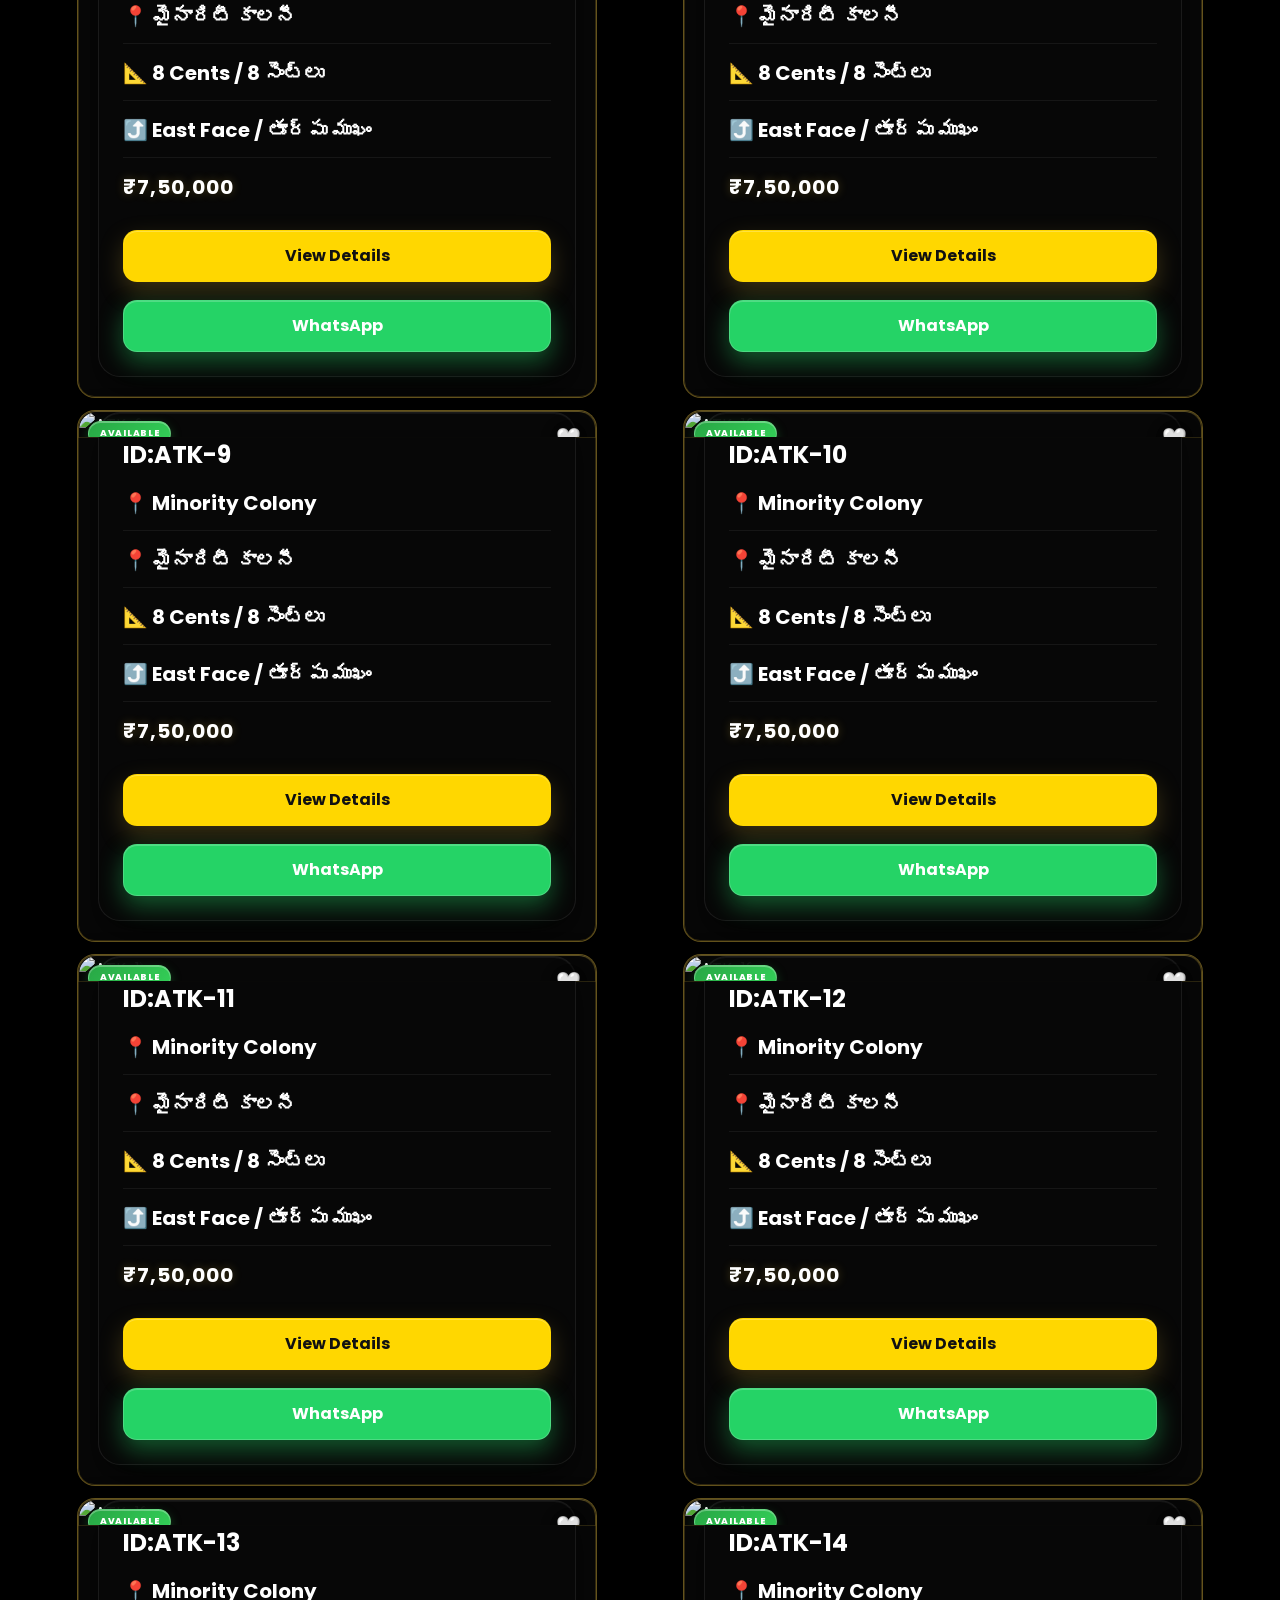
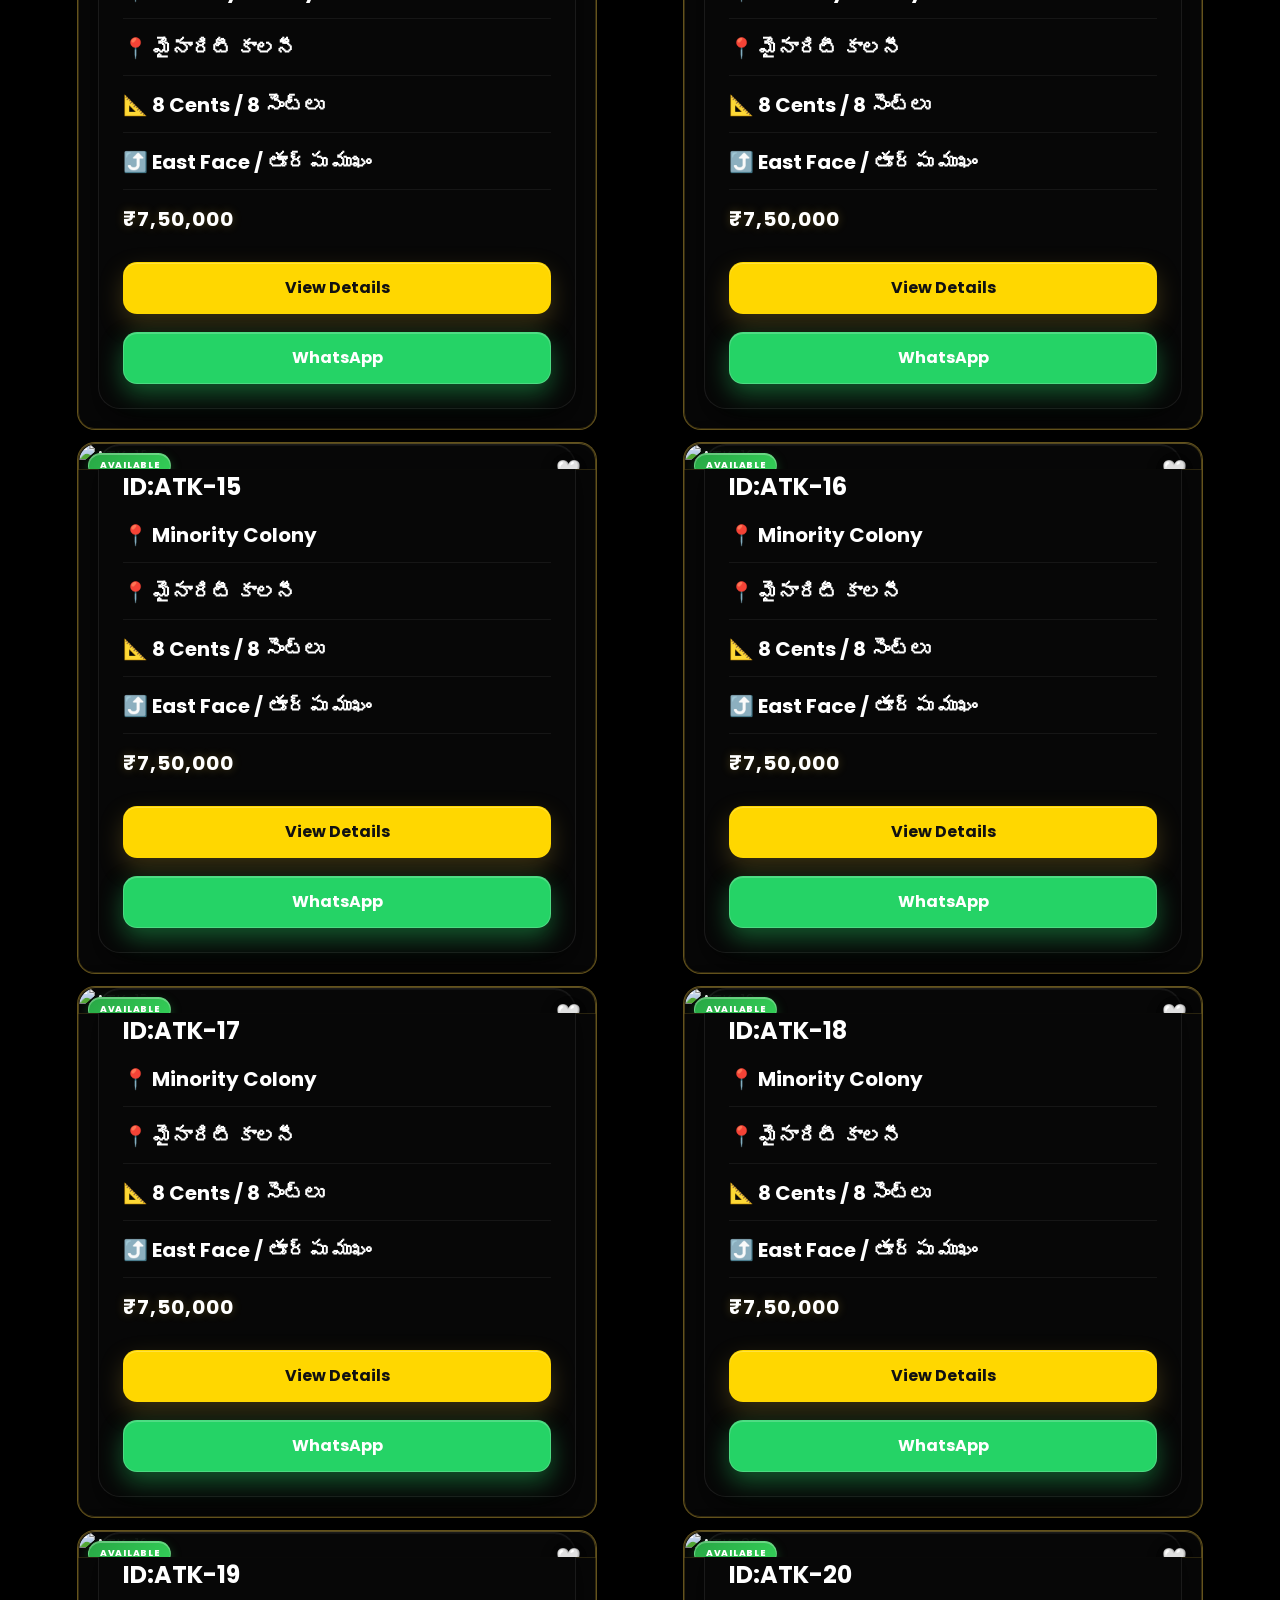
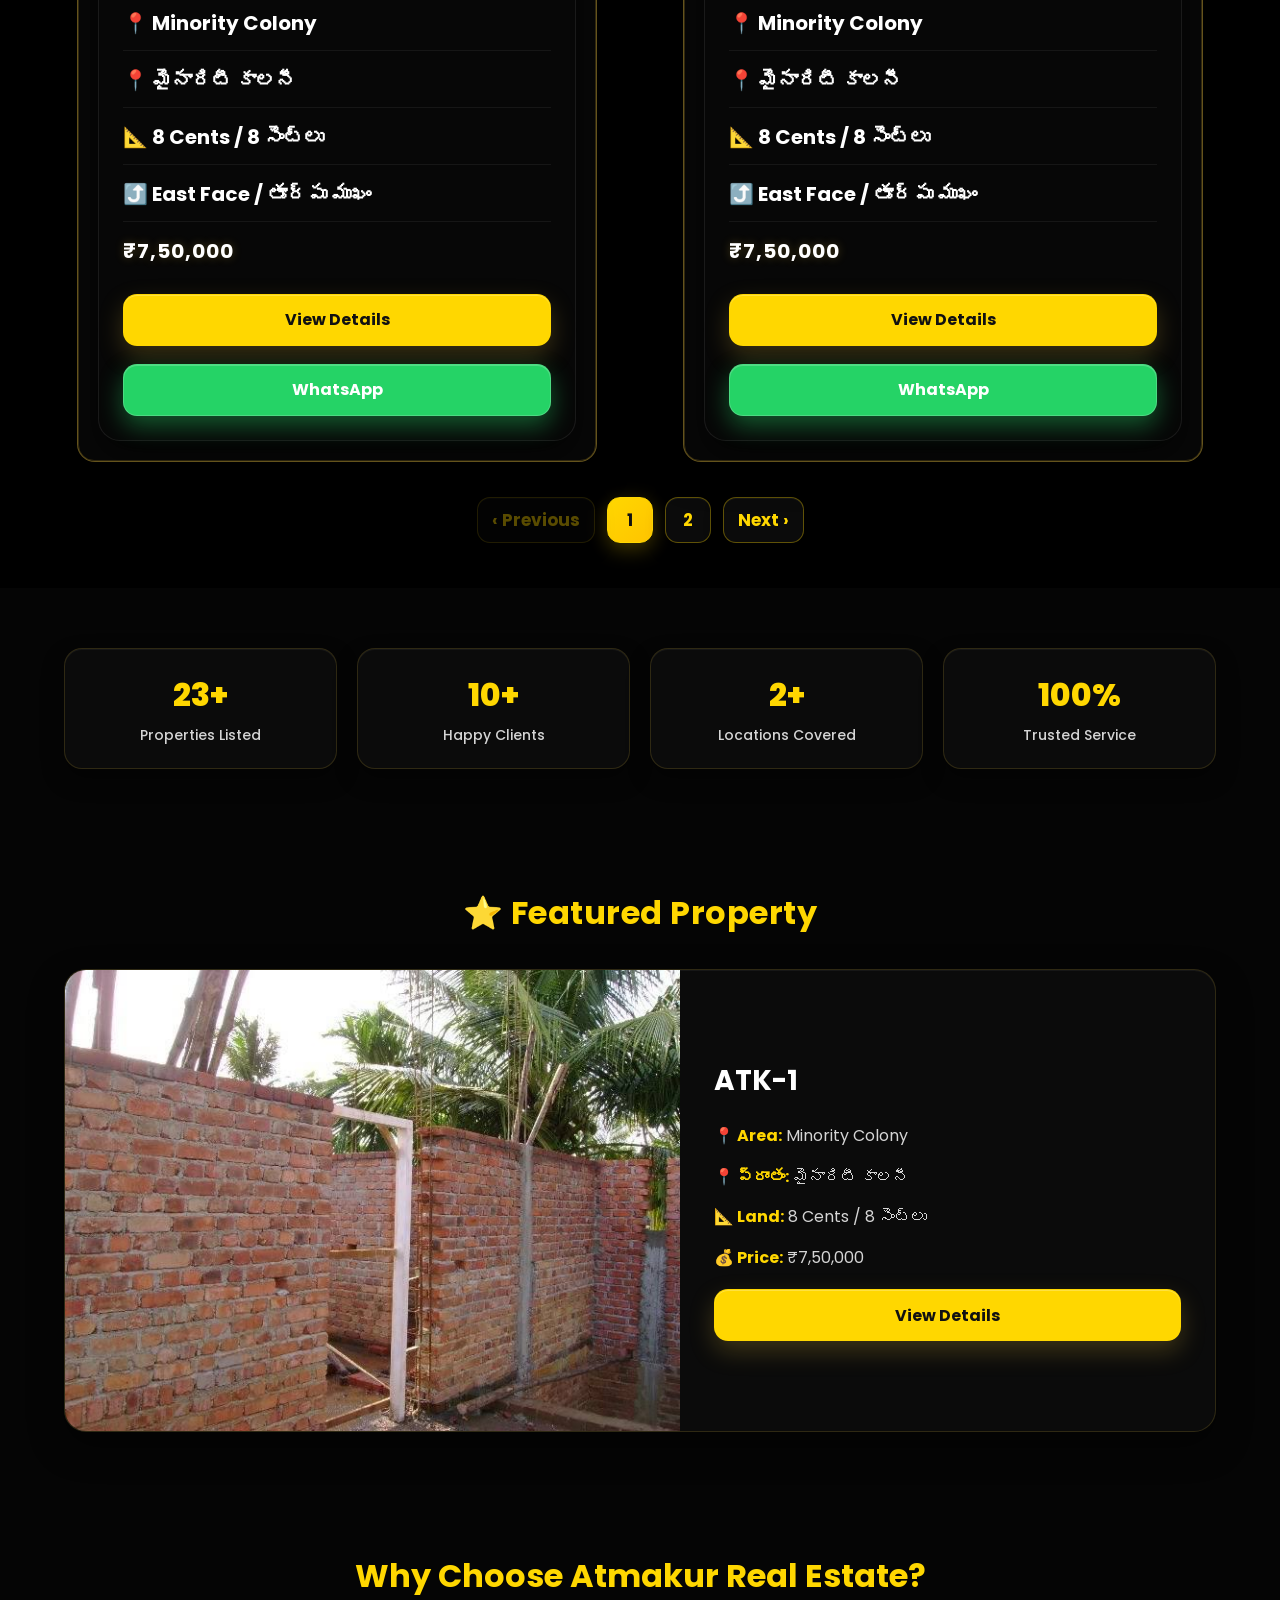
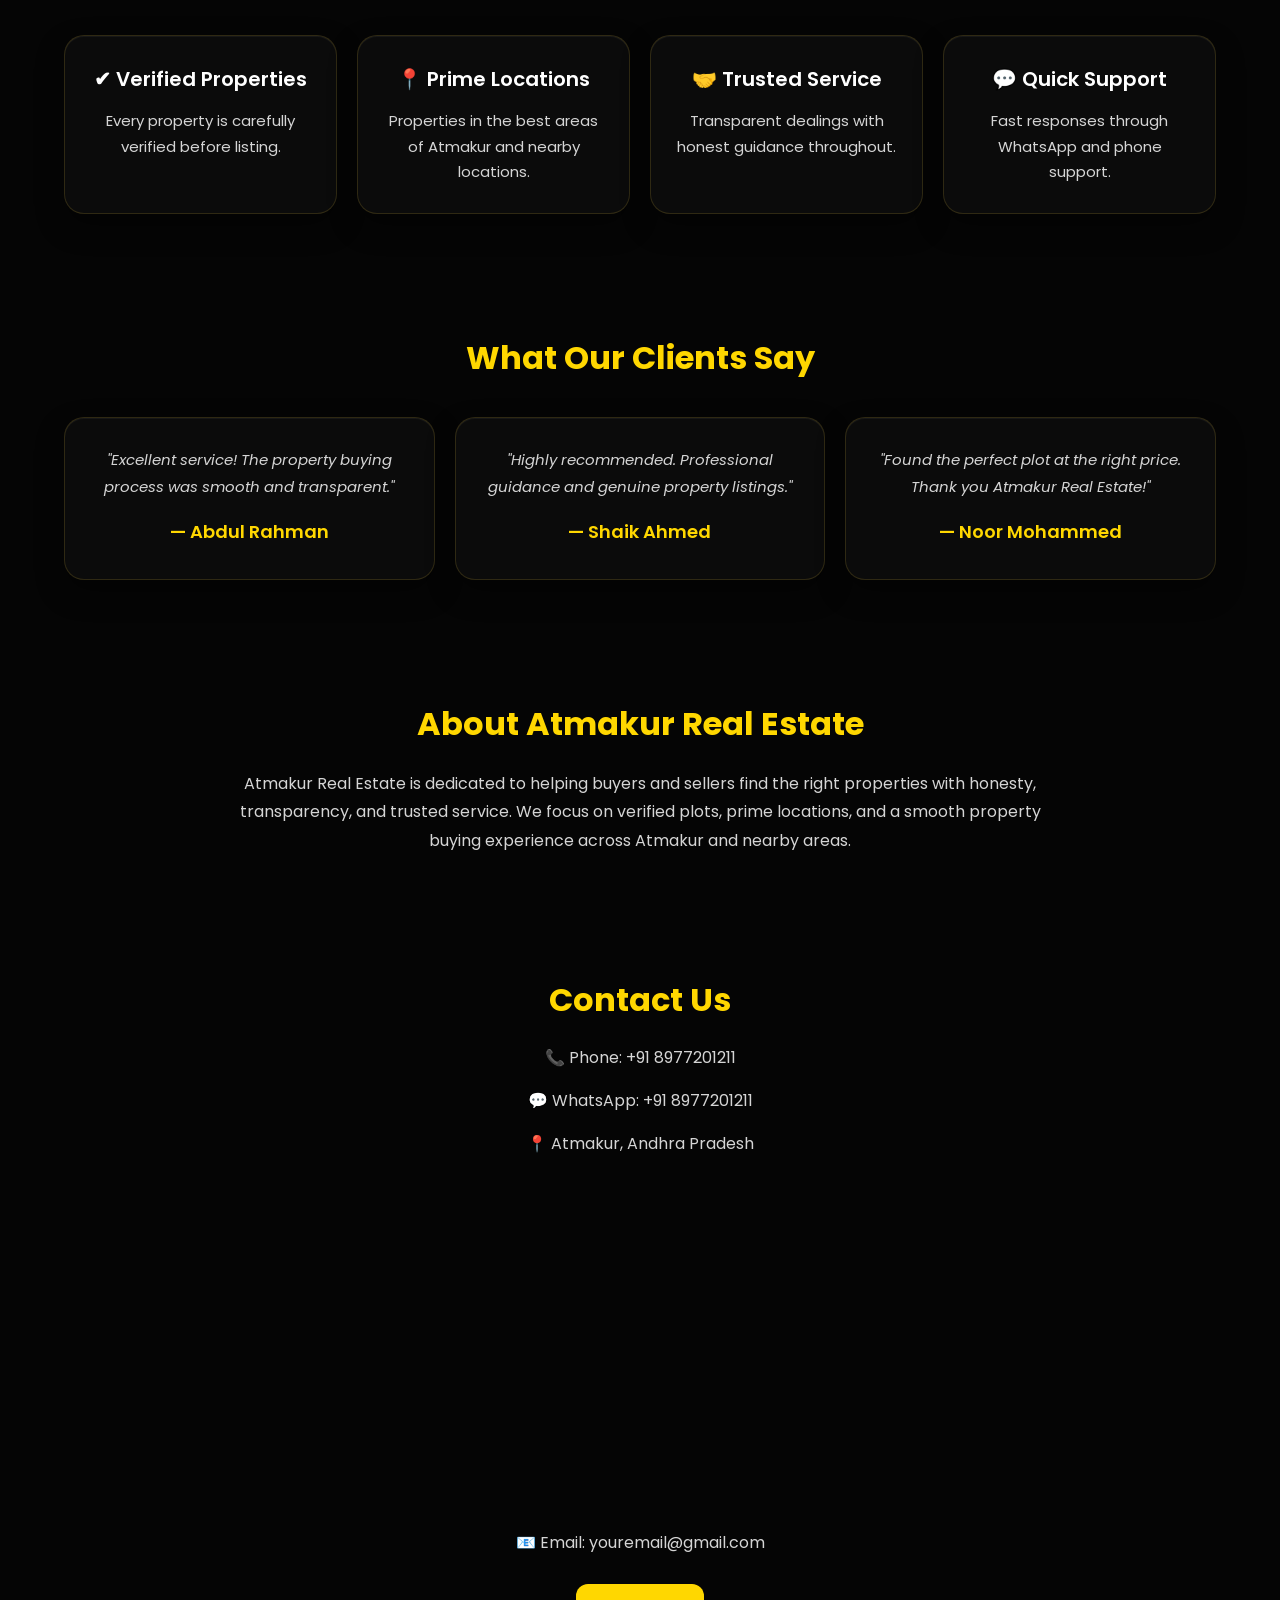
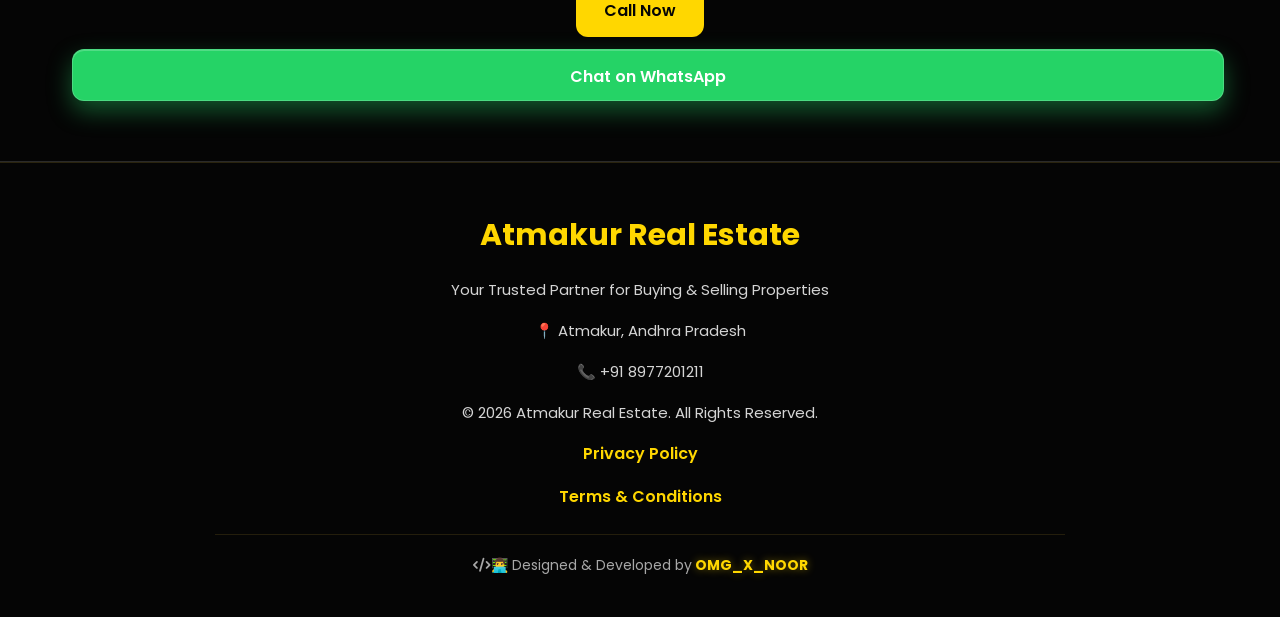
==== commit b2141551: "Remove WhatsApp link from index.html Removed WhatsApp link from the footer." ====
--- a/index.html
+++ b/index.html
@@ -302,10 +302,6 @@
         <p>
     <i class="fa-solid fa-code"></i>👨‍💻 Designed &amp; Developed by<span class="developer-name"> OMG_X_NOOR</span></p>
 </footer>  
-    
-    <a href="https://wa.me/918977201211" class="floating-whatsapp">
-    <i class="fa-brands fa-whatsapp"></i>
-</a> 
 
     <script src="https://cdn.jsdelivr.net/npm/@supabase/supabase-js@2"></script>
     
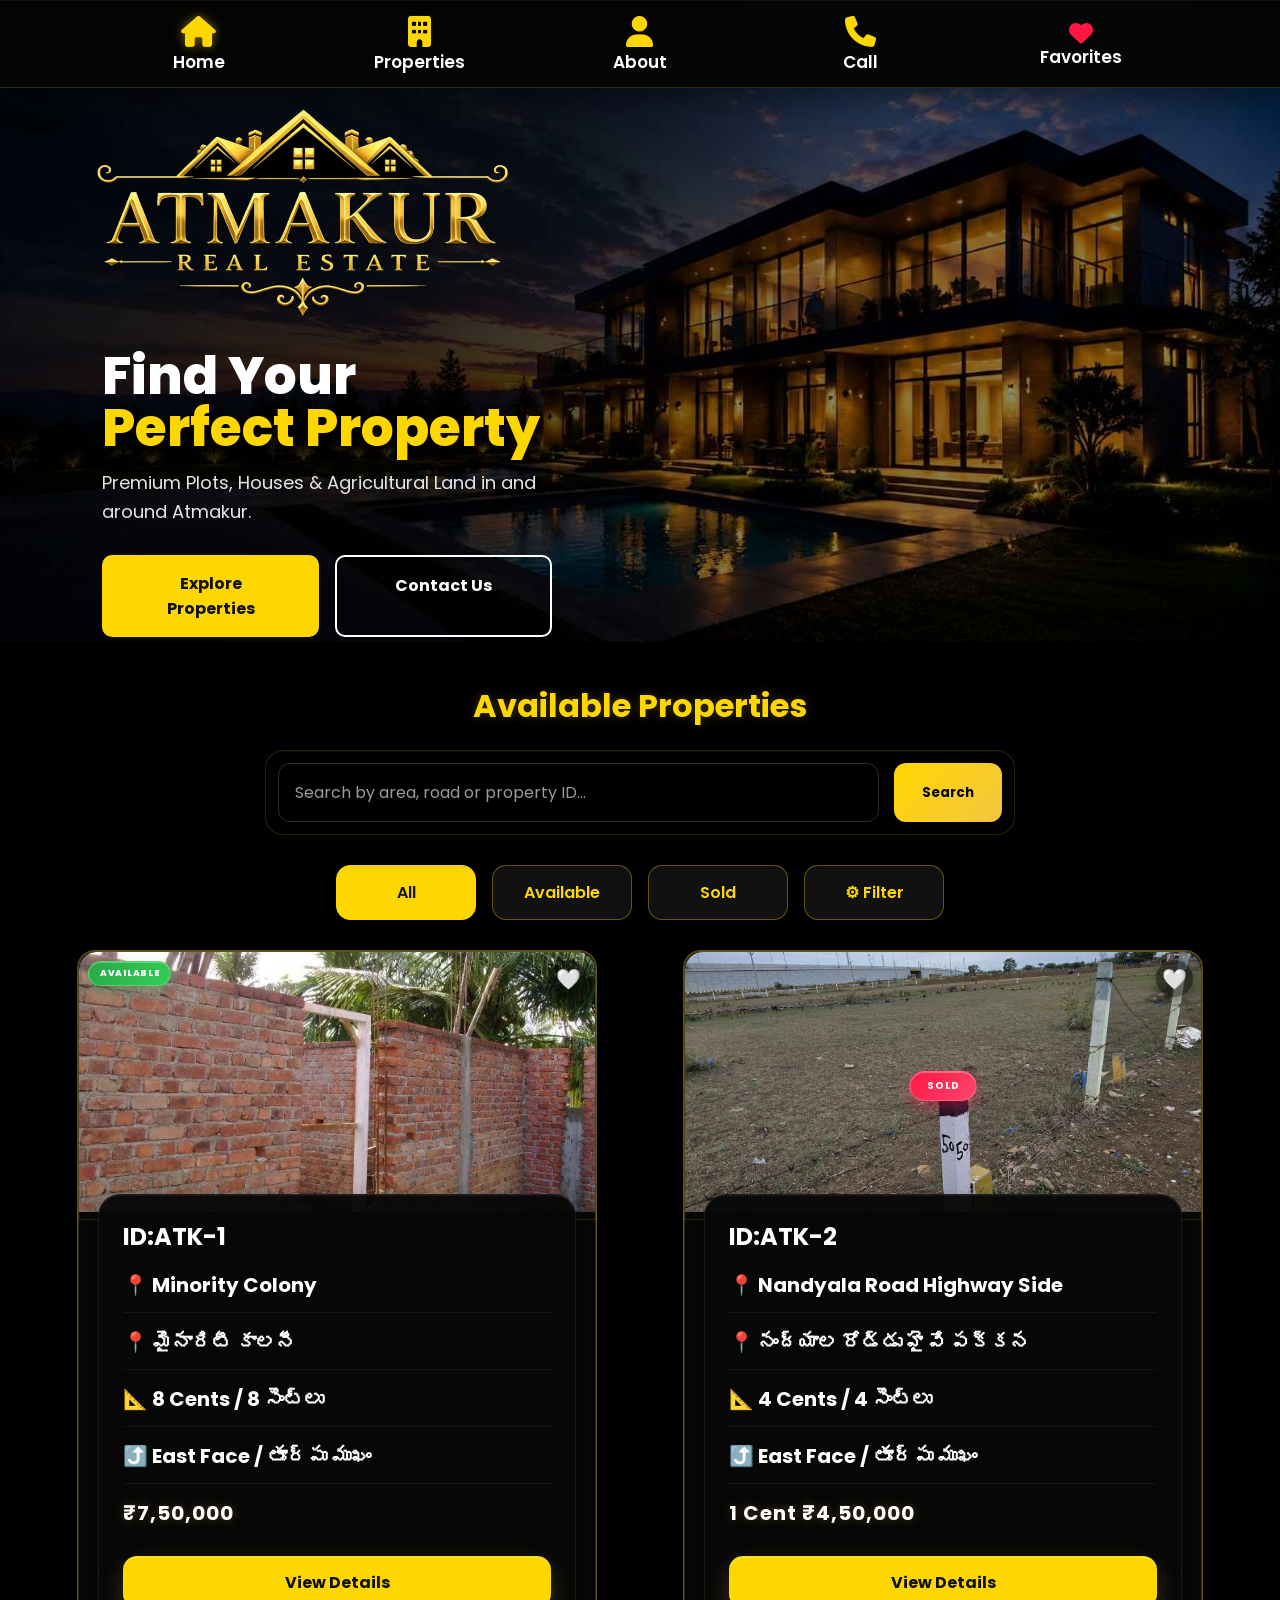
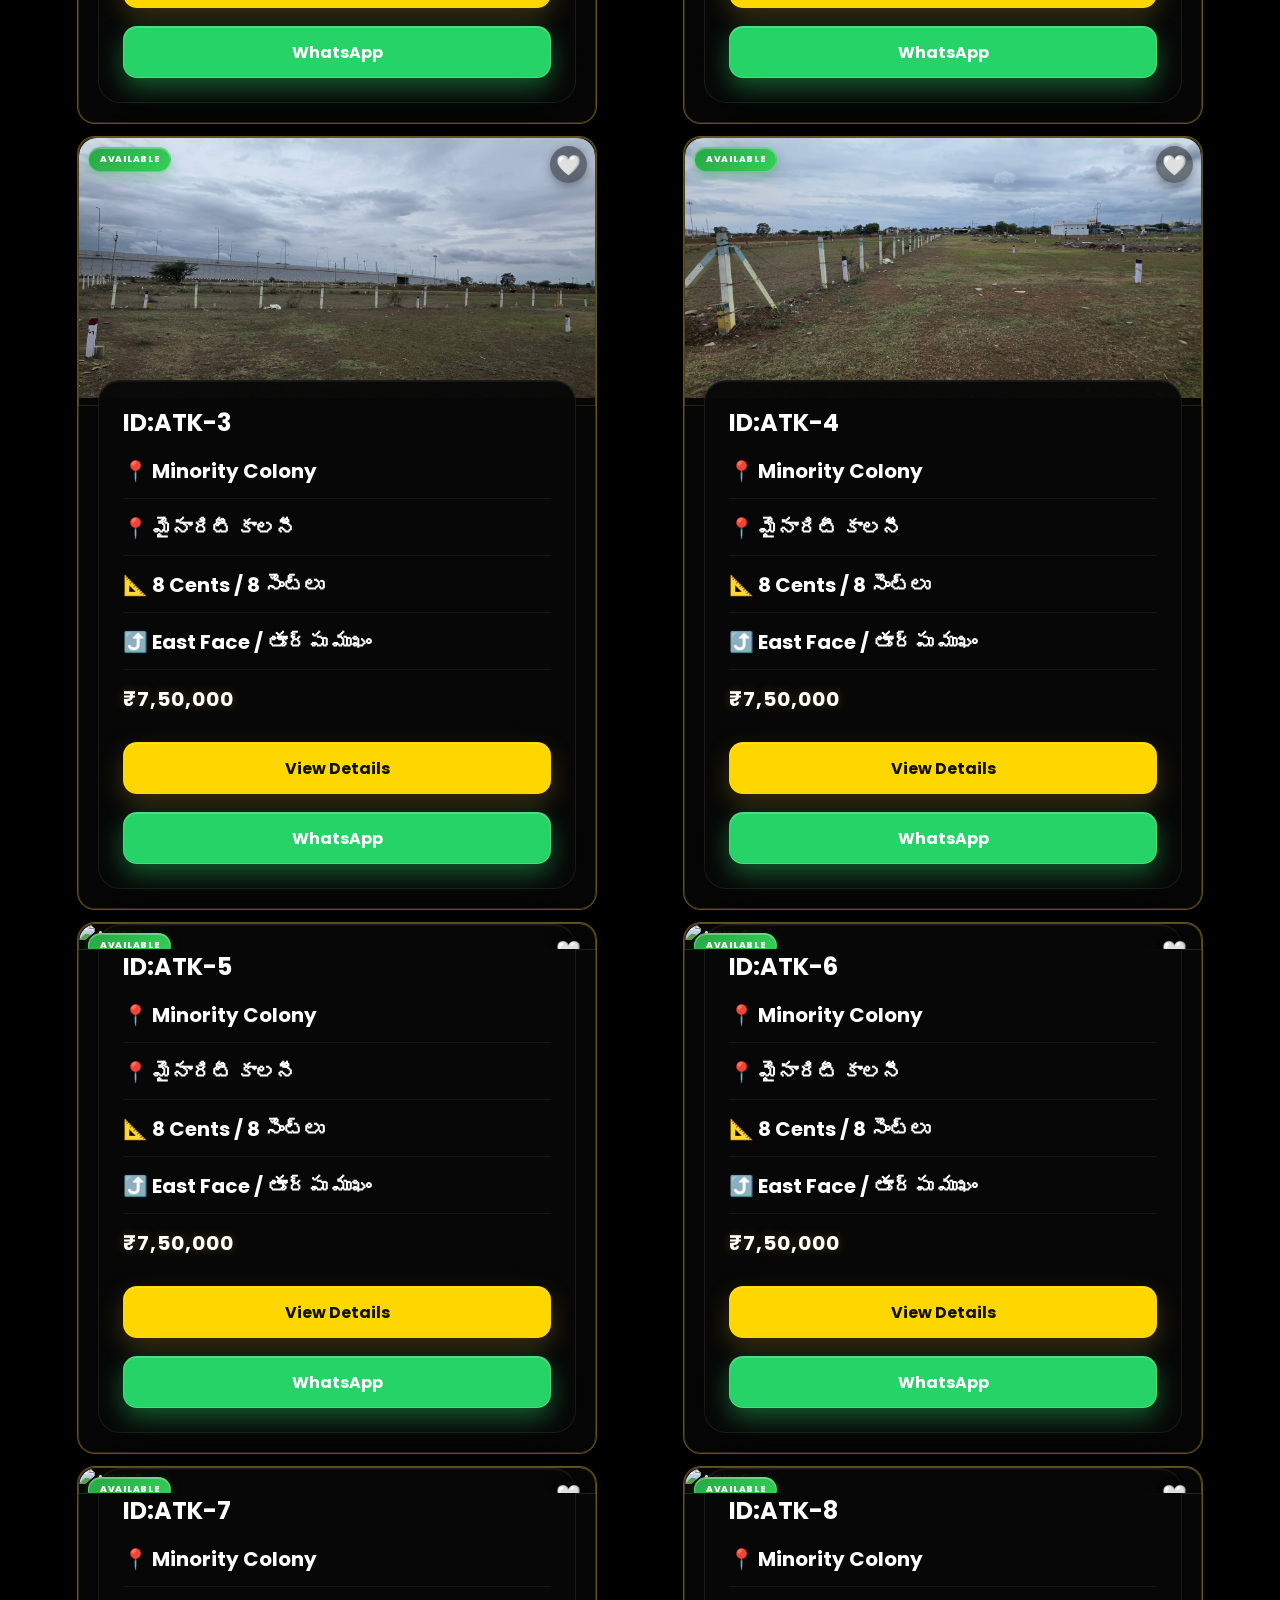
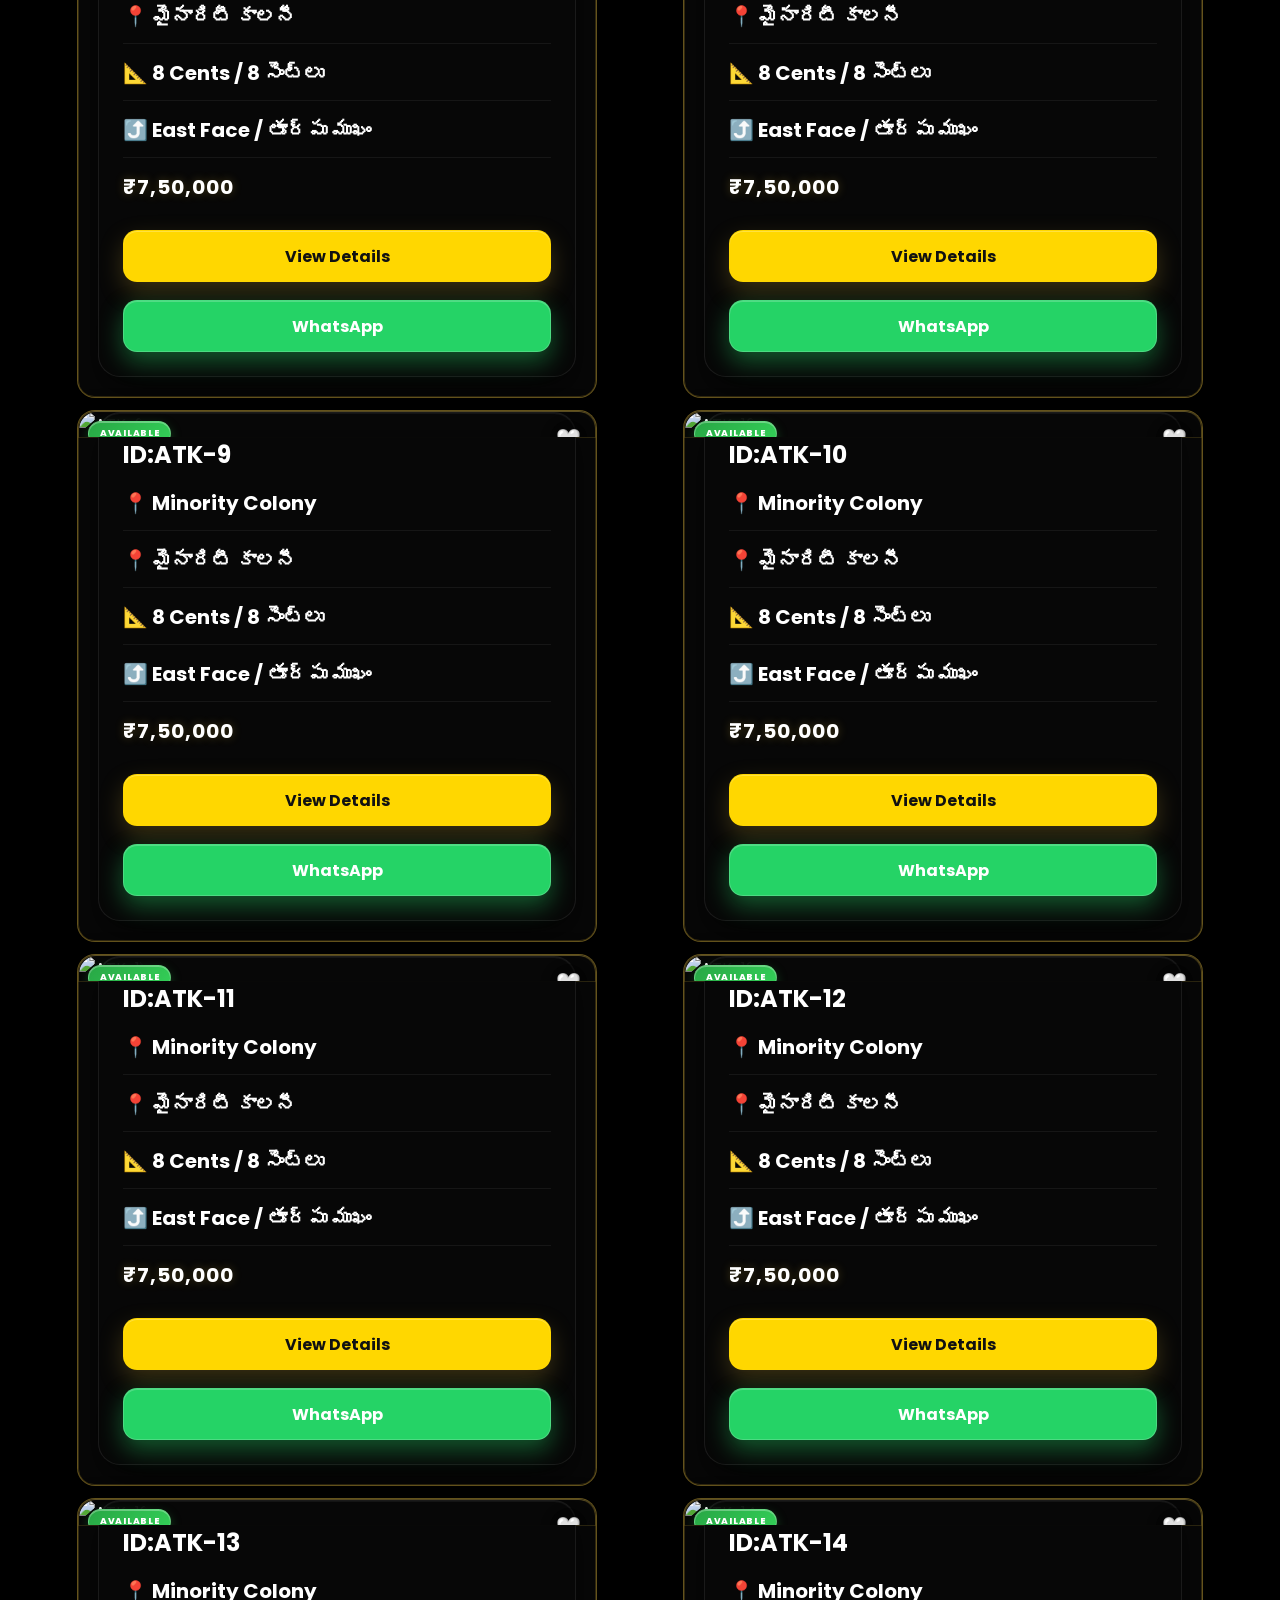
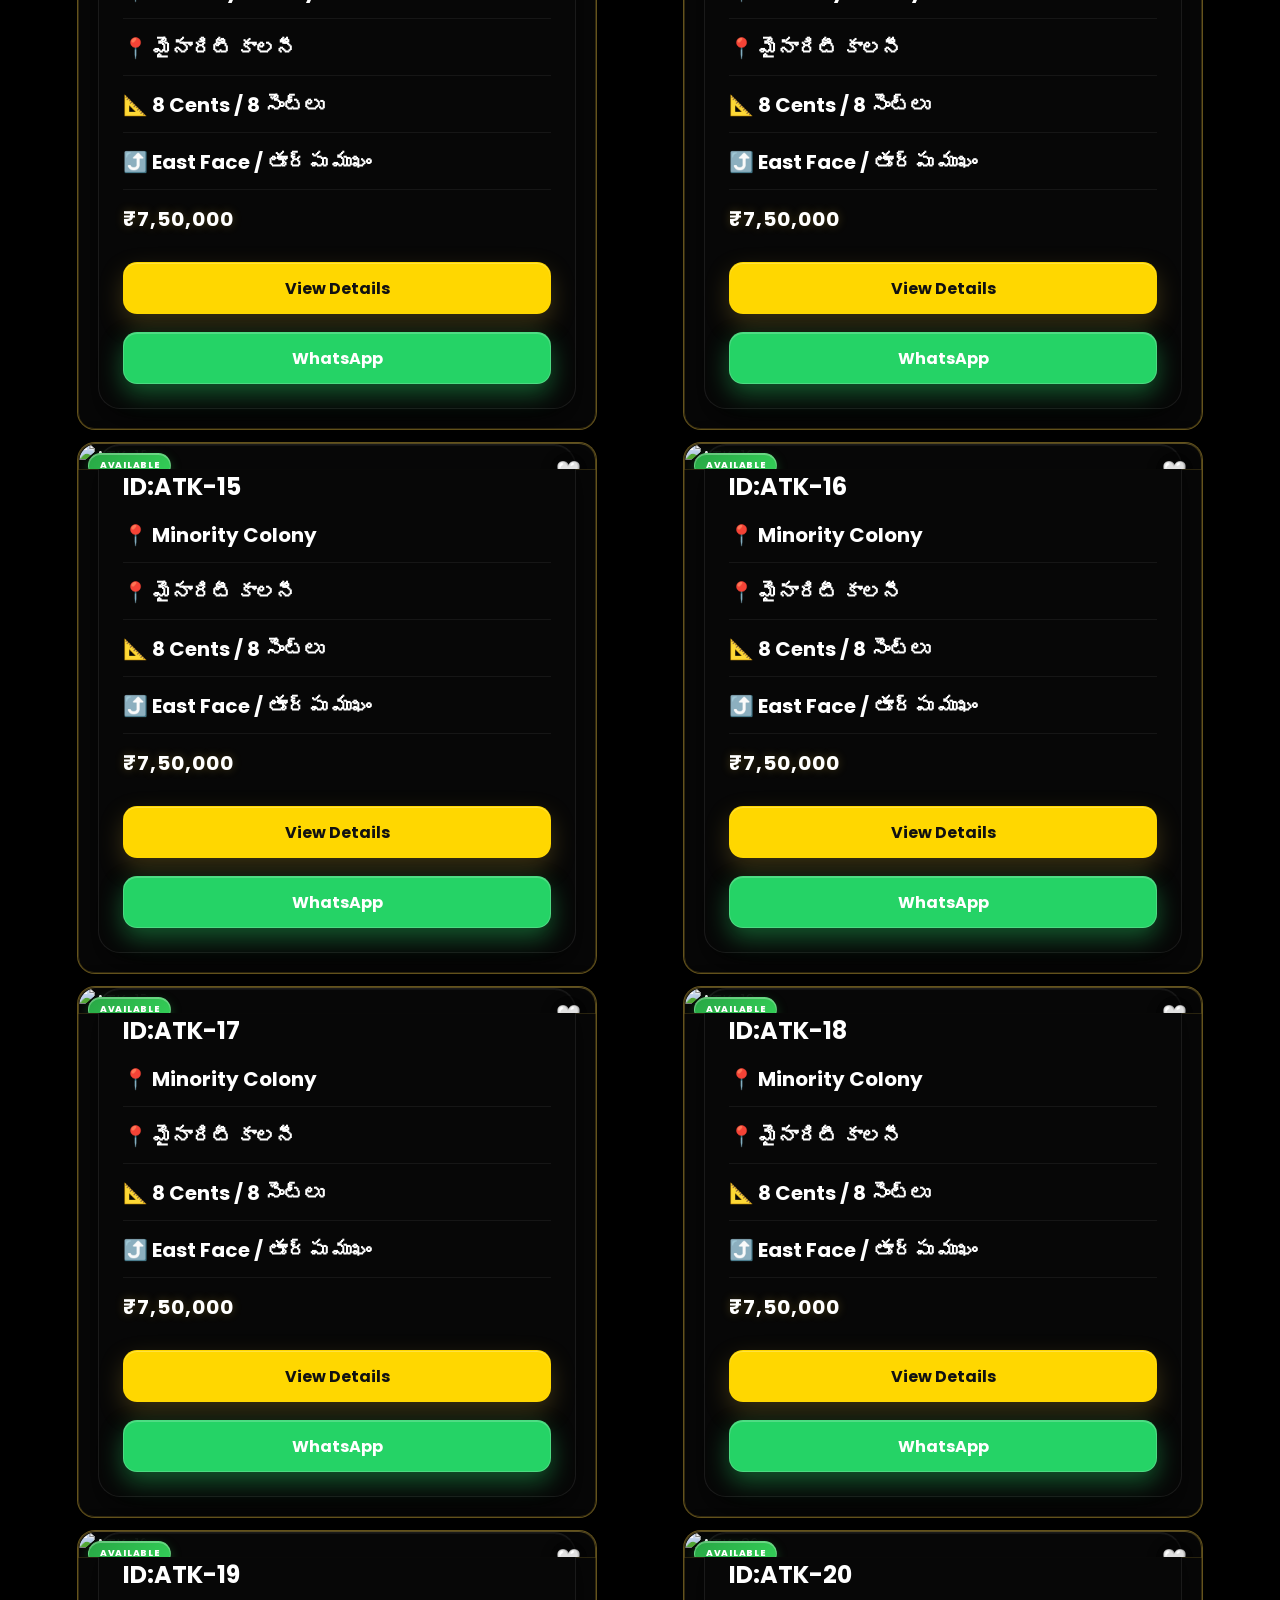
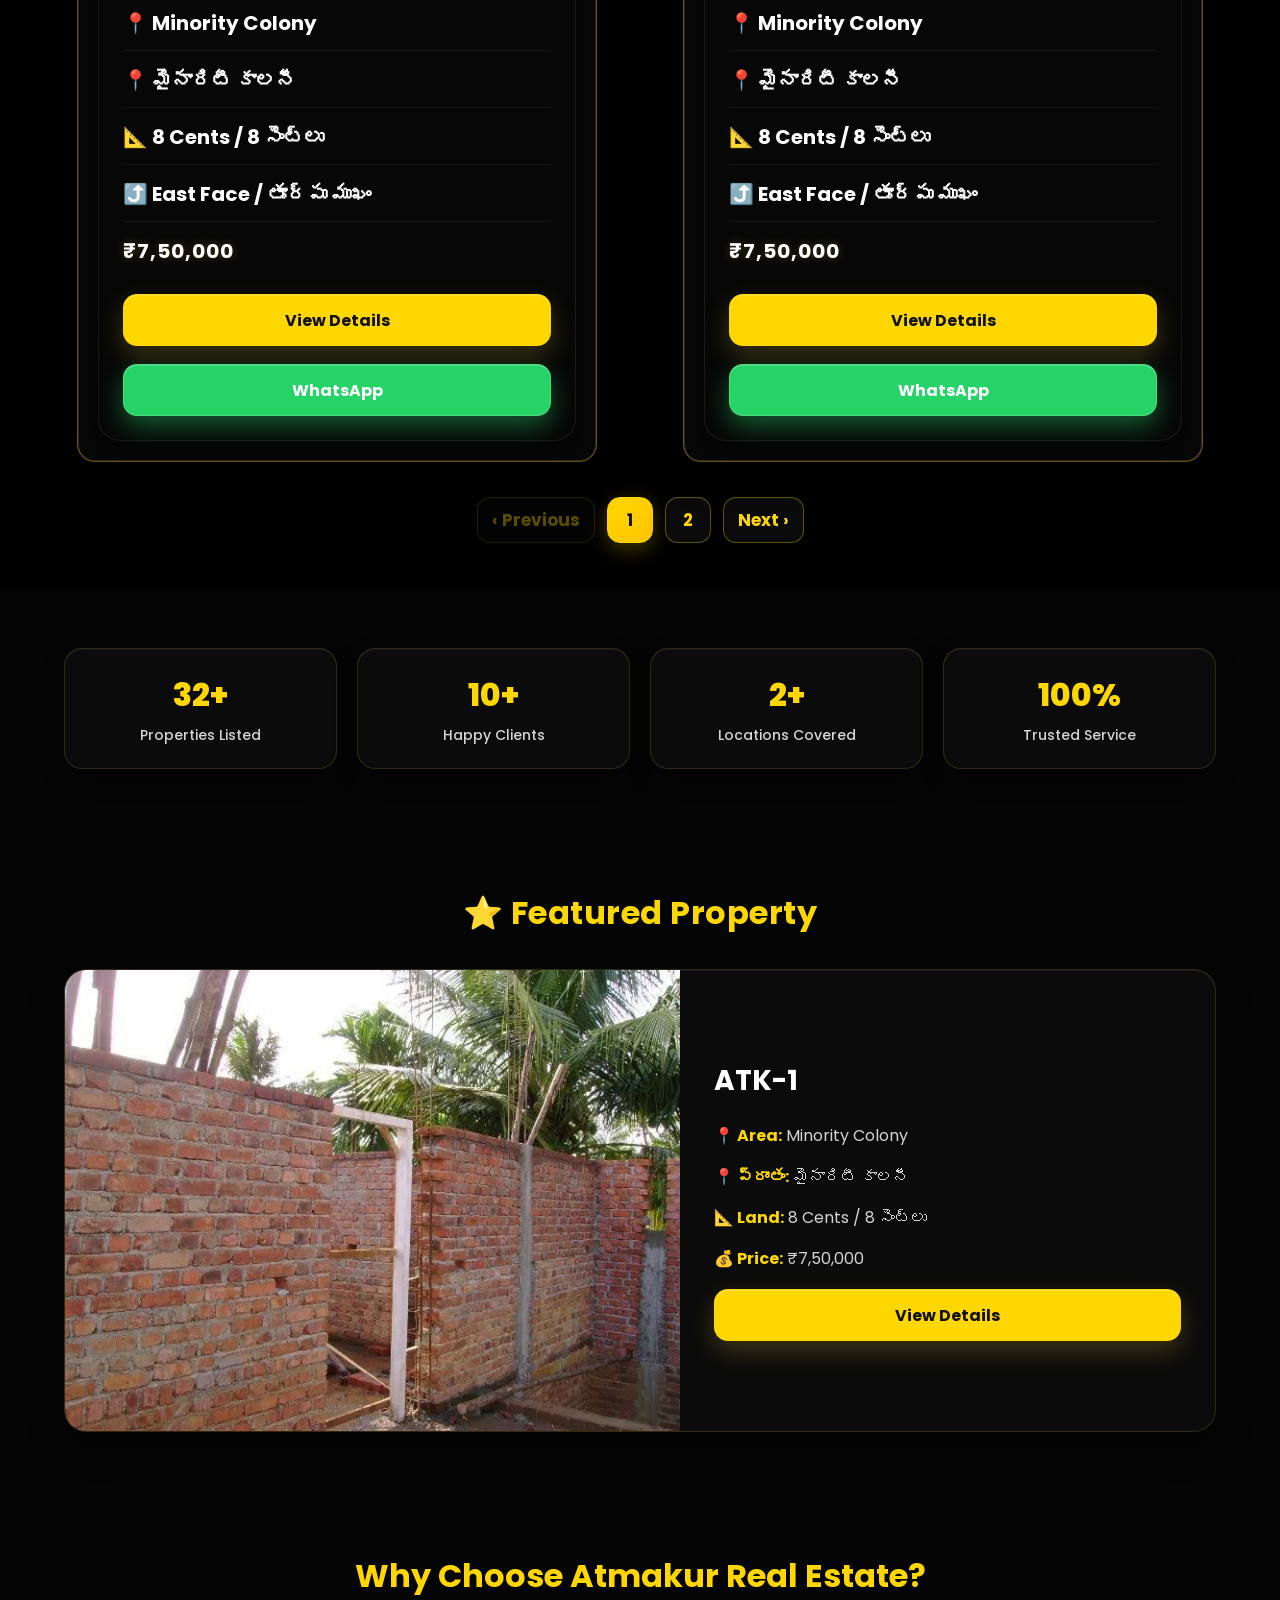
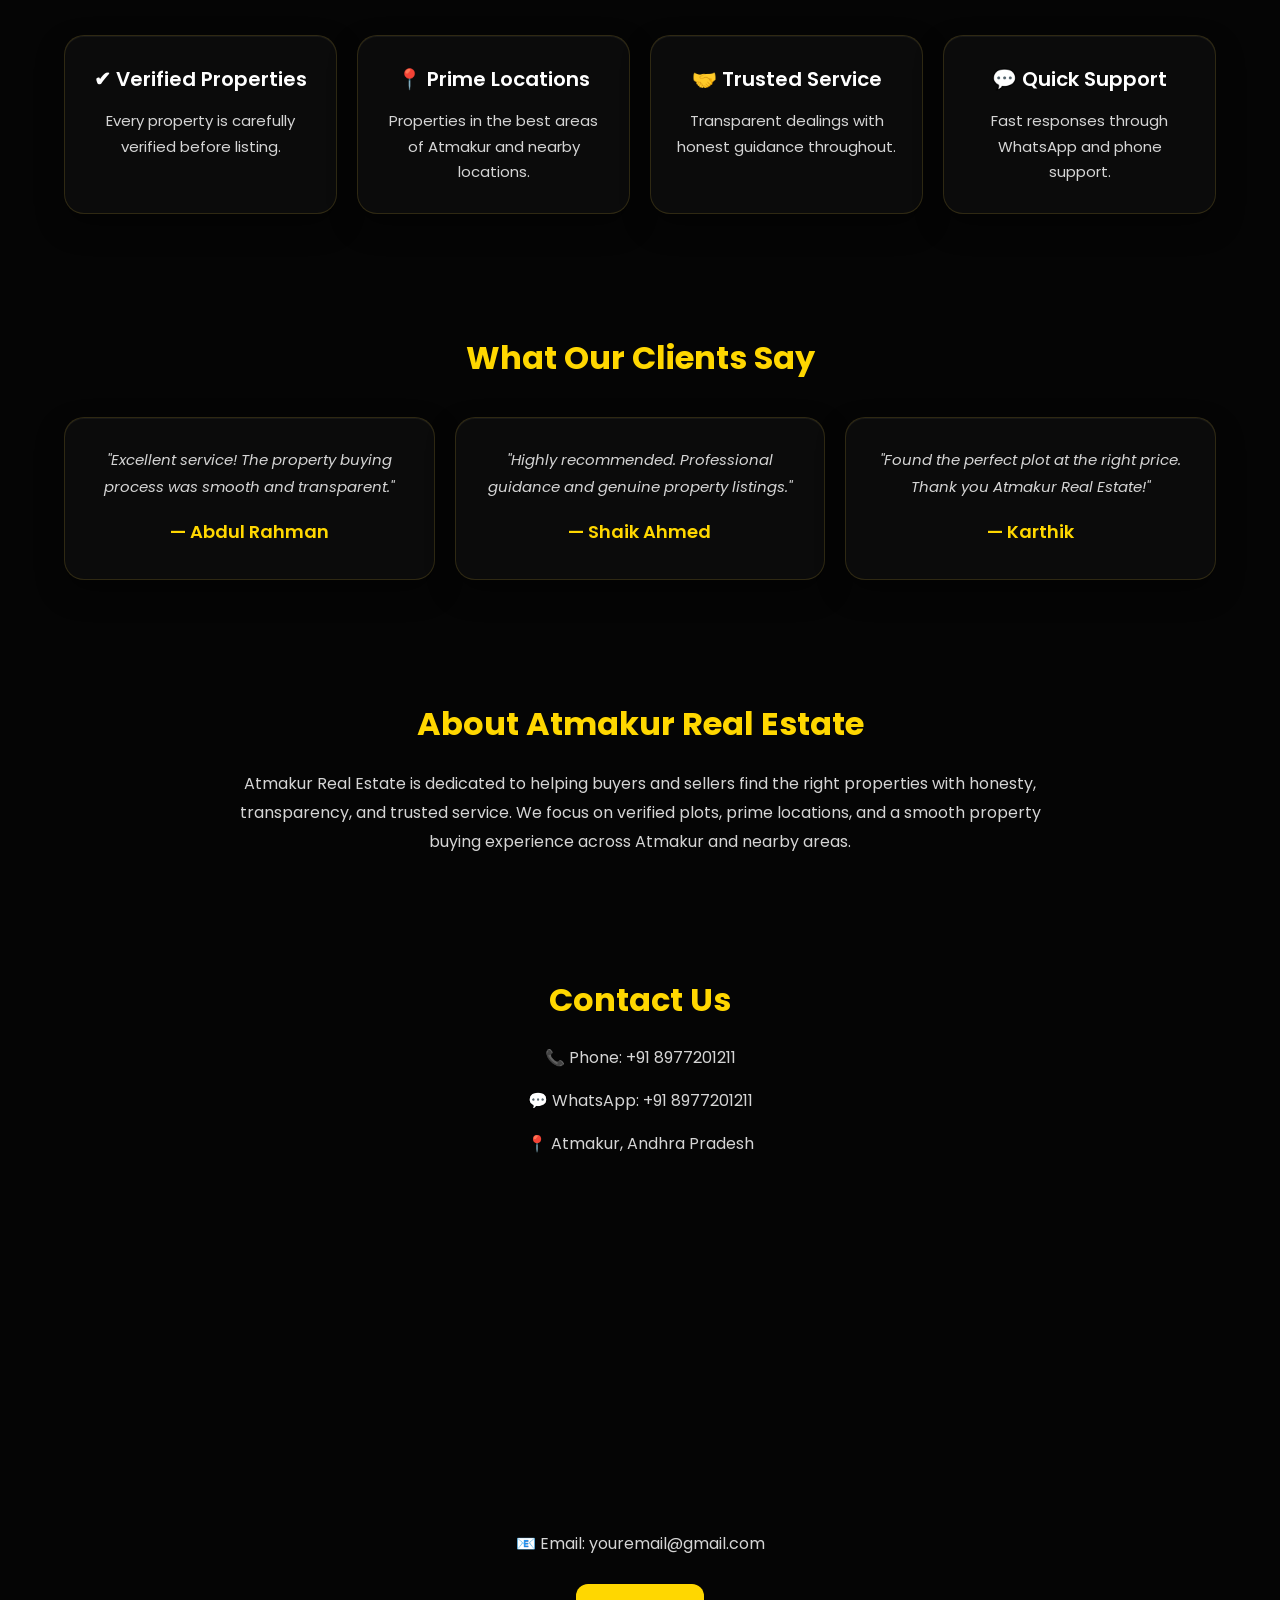
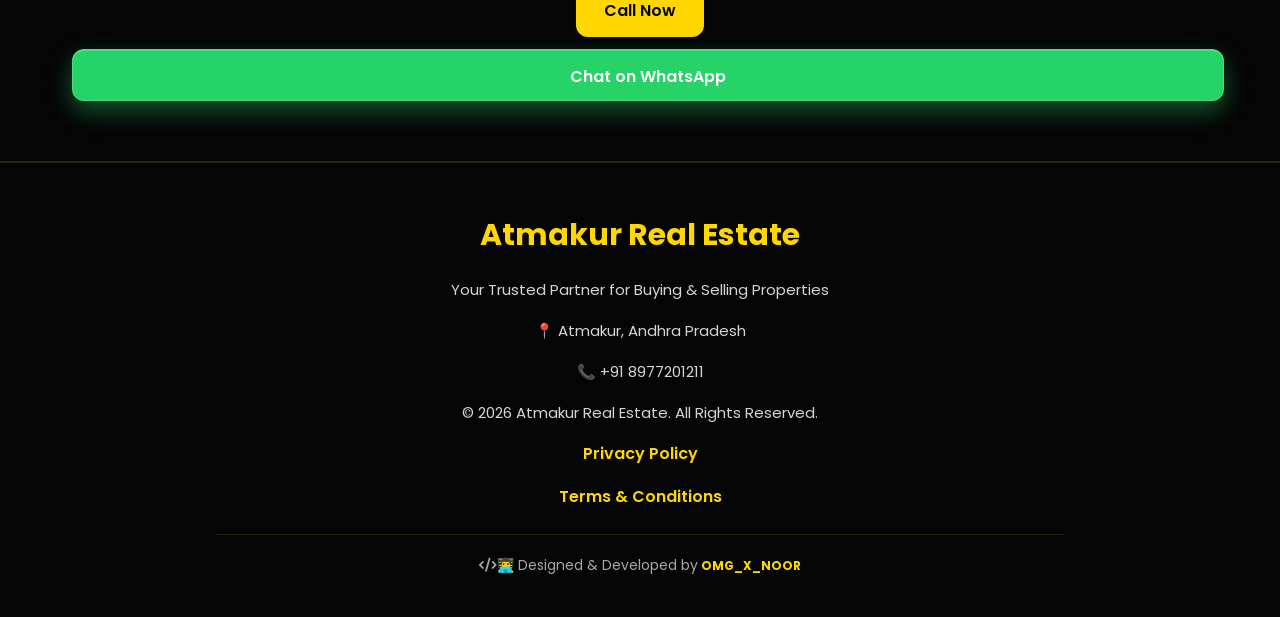
==== commit 632ade9d: "Update testimonial author from Noor Mohammed to Karthik" ====
--- a/index.html
+++ b/index.html
@@ -259,7 +259,7 @@
 
 <div class="testimonial-card">  
         <p>"Found the perfect plot at the right price. Thank you Atmakur Real Estate!"</p>  
-        <h4>— Noor Mohammed</h4>  
+        <h4>— Karthik</h4>  
     </div>  
 
 </div>
--- a/style.css
+++ b/style.css
@@ -52,10 +52,9 @@
 
     color:#FFD700;
 
+    font-size:12px;
+
     font-weight:700;
-
-    text-shadow:
-        0 0 8px rgba(255,215,0,.45);
 
 }
 
@@ -1606,33 +1605,6 @@
 
 }
 
-/* =========================================================
-   13. FLOATING WHATSAPP (DESKTOP)
-========================================================= */
-
-.floating-whatsapp{
-    position:fixed;
-    bottom:20px;
-    right:20px;
-    width:60px;
-    height:60px;
-    background:#25D366;
-    color:#FFFFFF;
-    border-radius:50%;
-    display:flex;
-    justify-content:center;
-    align-items:center;
-    font-size:30px;
-    text-decoration:none;
-    box-shadow:0 5px 15px rgba(0,0,0,.3);
-    z-index:1000;
-}
-
-.floating-whatsapp:hover{
-    transform:scale(1.1);
-}
-
-
 
 /* =========================================================
    14. FOOTER (DESKTOP)
@@ -3322,6 +3294,12 @@
 }
 
 
+  .call-btn:active {
+    background: #FFD700 !important;
+    color: #000000 !important;
+    -webkit-text-fill-color: #000000 !important;
+  }
+
 /* =========================================================
    WHATSAPP BUTTON
 ========================================================= */
@@ -3378,34 +3356,6 @@
 
 }
 
-/* =========================================================
-   11. FLOATING WHATSAPP (MOBILE)
-========================================================= */
-
-.floating-whatsapp{
-
-    width:56px;
-
-    height:56px;
-
-    right:15px;
-
-    bottom:85px;
-
-    font-size:26px;
-
-    border-radius:50%;
-
-    box-shadow:
-        0 8px 20px rgba(0,0,0,.35);
-
-}
-
-.floating-whatsapp:hover{
-
-    transform:none;
-
-}
 
   
   /* =========================================================
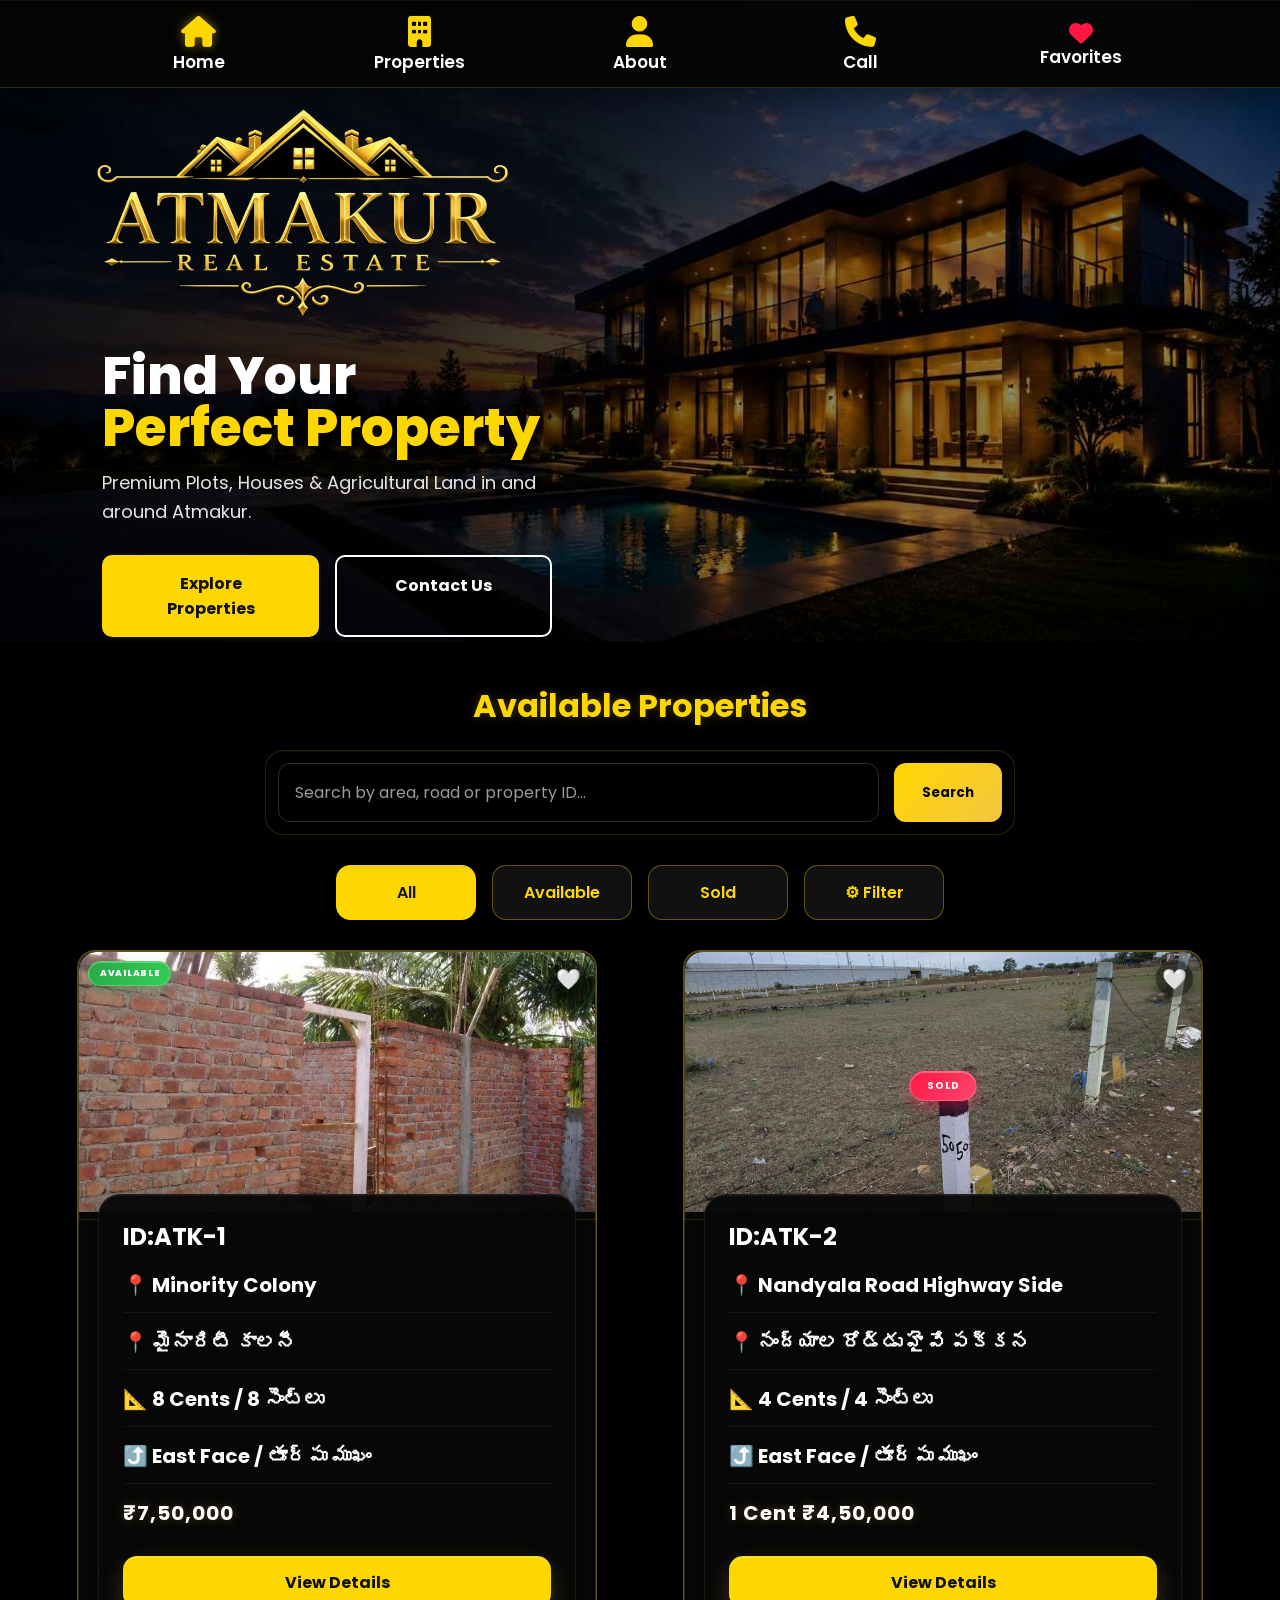
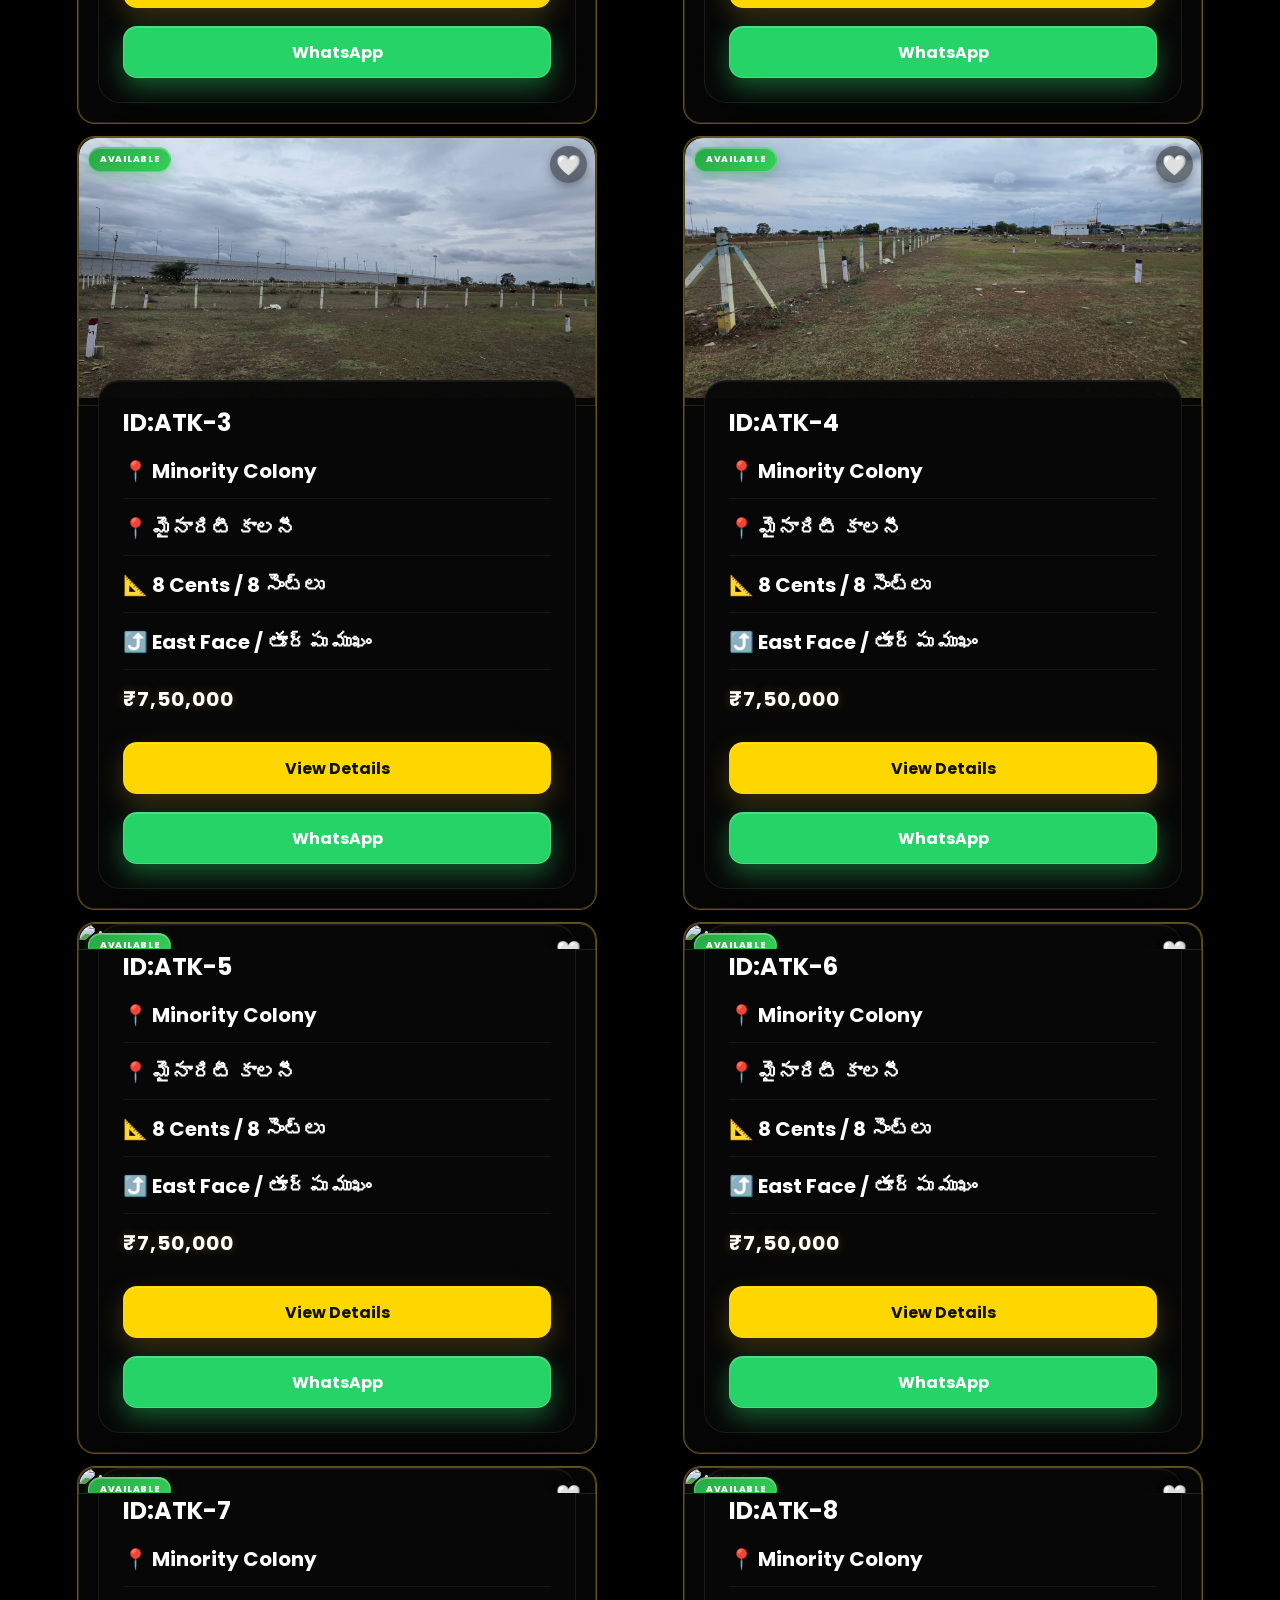
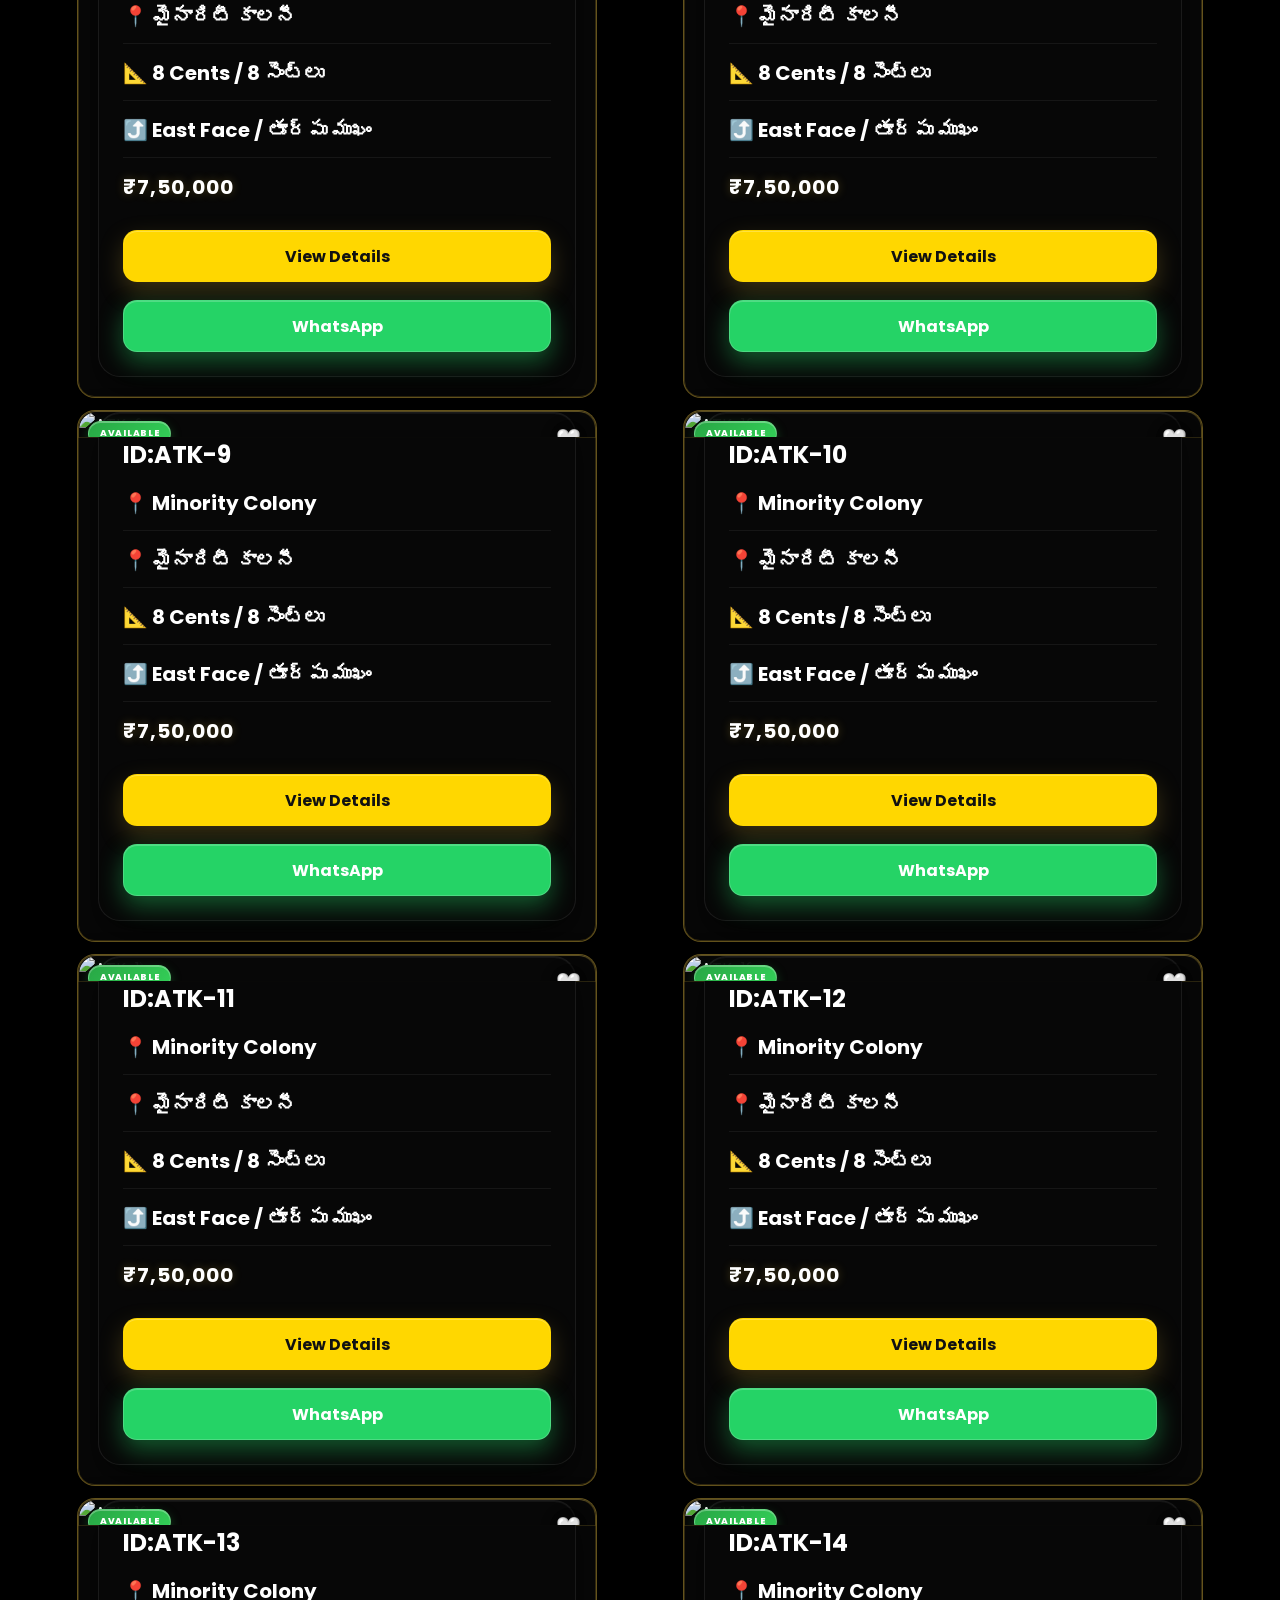
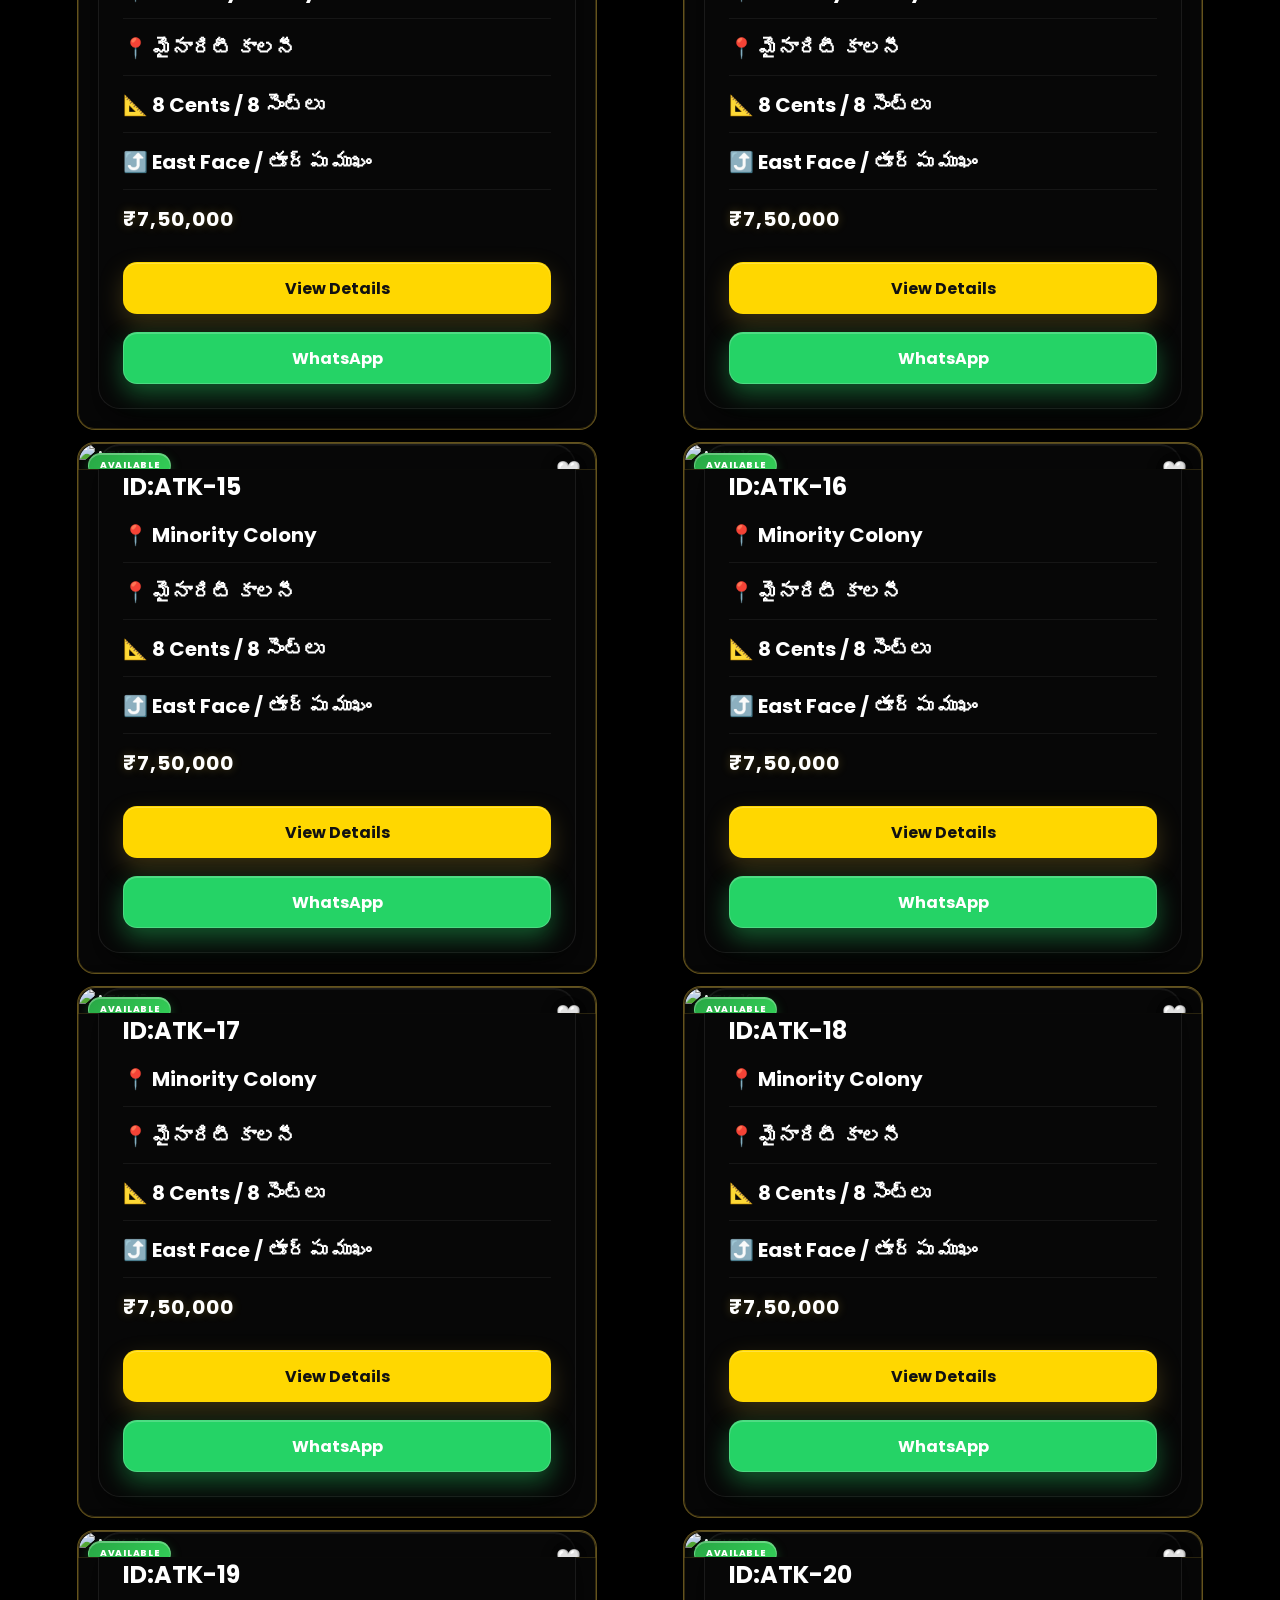
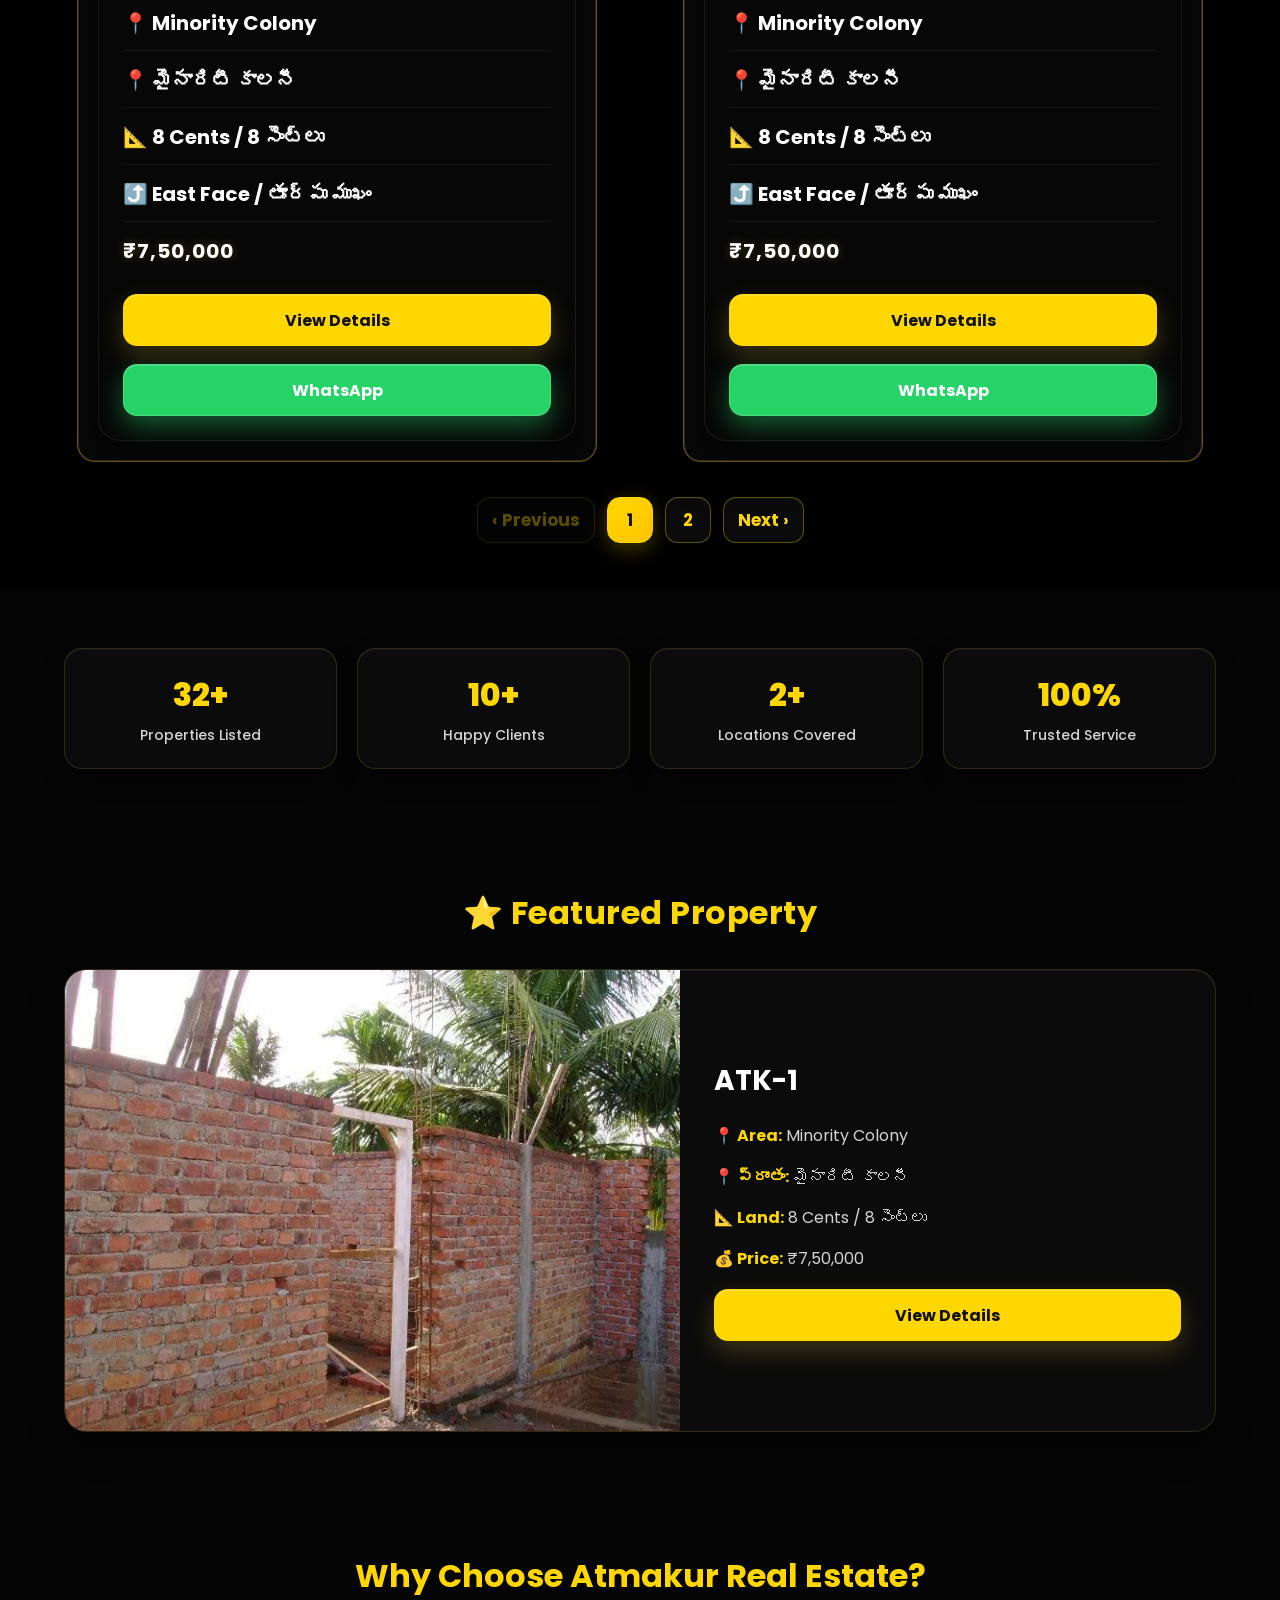
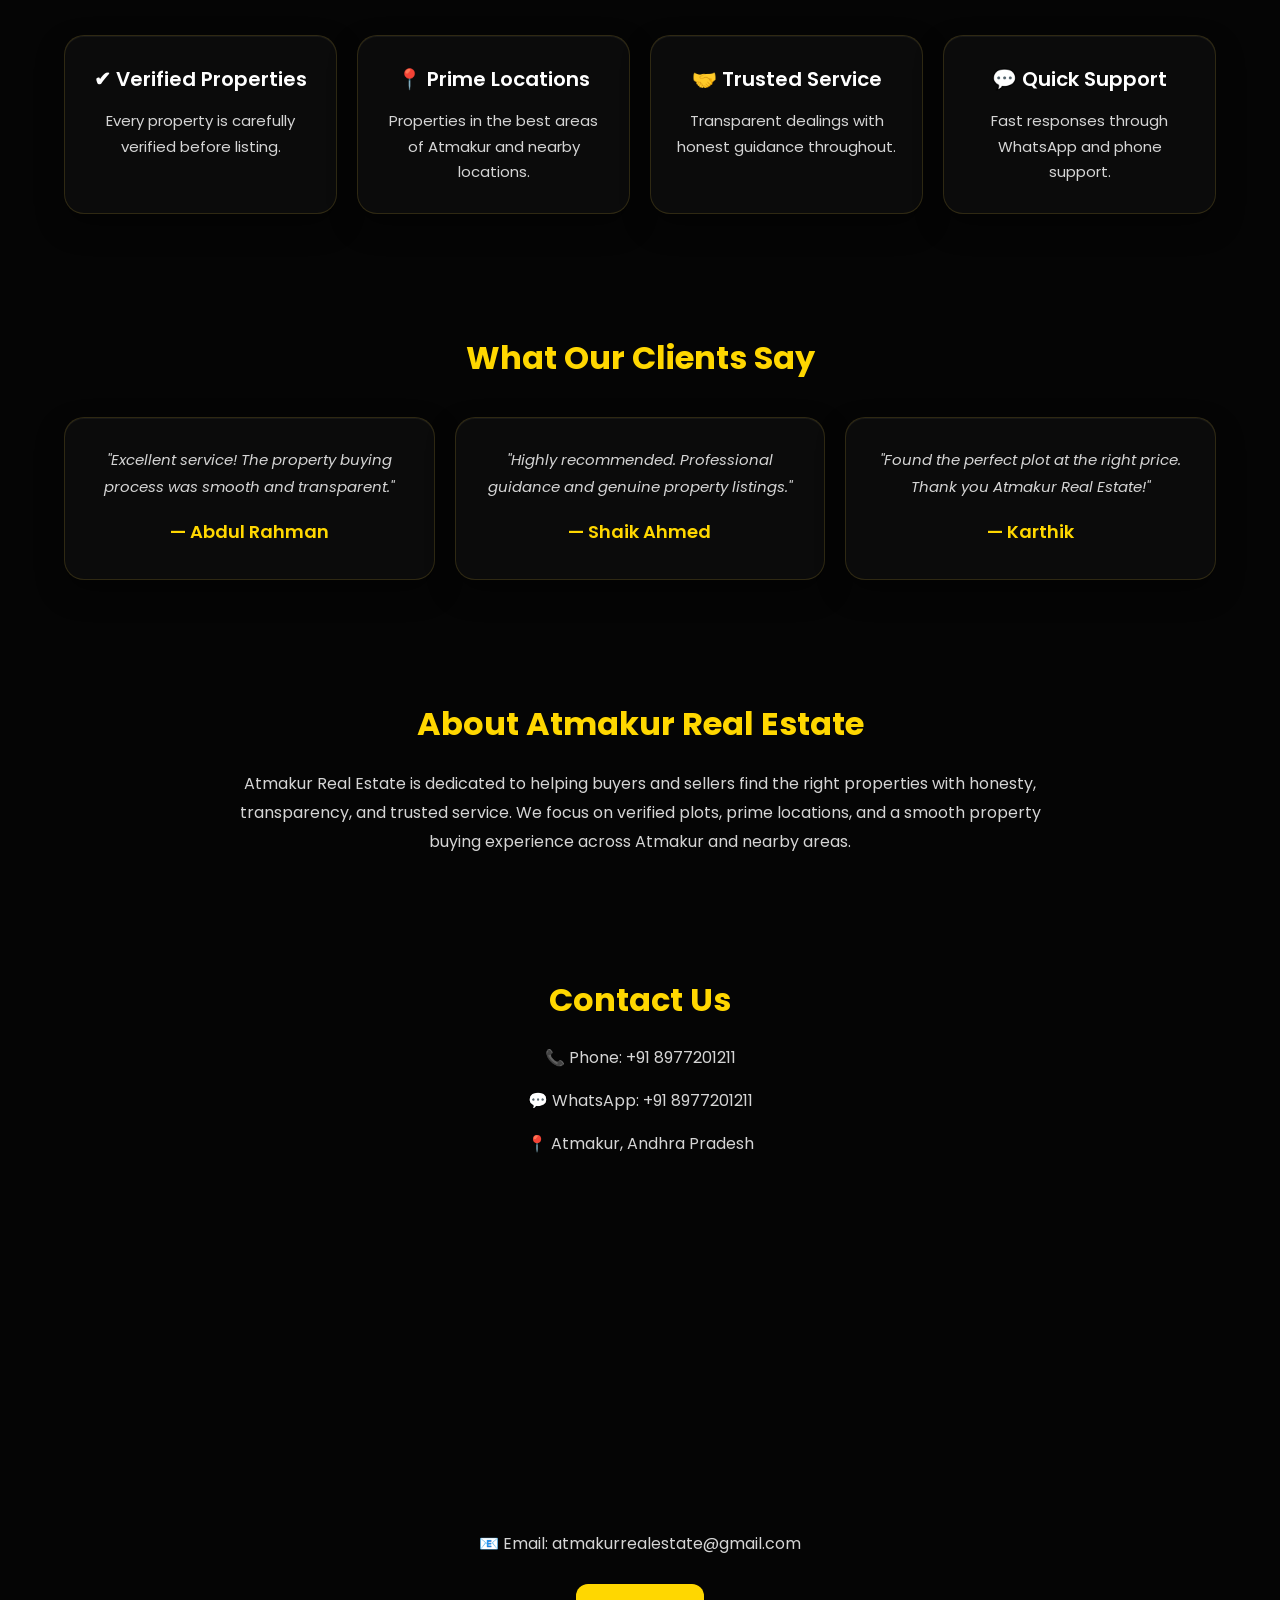
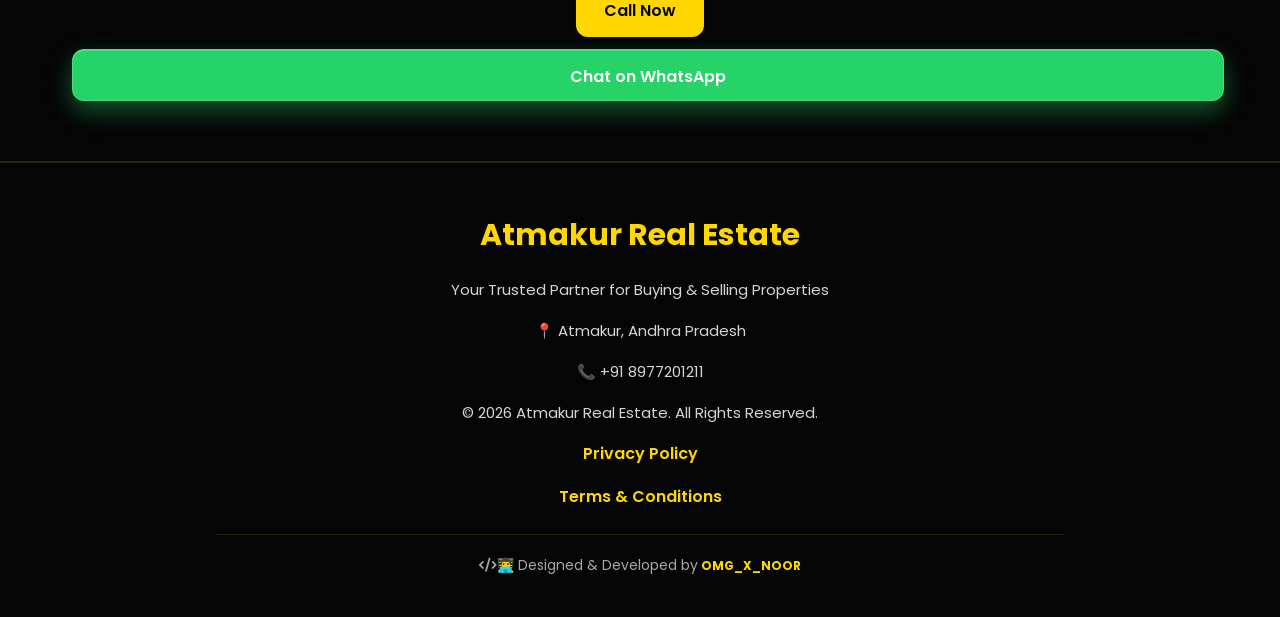
==== commit d9f38d24: "Update email address in index.html" ====
--- a/index.html
+++ b/index.html
@@ -279,7 +279,7 @@
 style="border:0;border-radius:15px;"  
 allowfullscreen=""  
 loading="lazy">  
-</iframe>  <p>📧 Email: youremail@gmail.com</p>  <a href="tel:+918977201211" class="call-btn">Call Now</a>
+</iframe>  <p>📧 Email: atmakurrealestate@gmail.com</p>  <a href="tel:+918977201211" class="call-btn">Call Now</a>
 
 <a href="https://wa.me/918977201211" class="whatsapp-btn">Chat on WhatsApp</a>
 
--- a/style.css
+++ b/style.css
@@ -1575,6 +1575,15 @@
 
 }
 
+.call-btn:hover,
+.call-btn:focus,
+.call-btn:active{
+    background:#FFD700 !important;
+    color:#050505 !important;
+    -webkit-text-fill-color:#050505 !important;
+    text-decoration:none !important;
+}
+
 /* ---------- WhatsApp Button ---------- */
 
 .contact .whatsapp-btn{
@@ -3300,6 +3309,24 @@
     -webkit-text-fill-color: #000000 !important;
   }
 
+
+  /* =========================================================
+   CALL BUTTON TAP / HOVER COLOR FIX
+========================================================= */
+
+.call-btn:hover,
+.call-btn:focus,
+.call-btn:active {
+
+    background:#FFD700 !important;
+
+    color:#000000 !important;
+
+    -webkit-text-fill-color:#000000 !important;
+
+    text-decoration:none !important;
+
+}
 /* =========================================================
    WHATSAPP BUTTON
 ========================================================= */
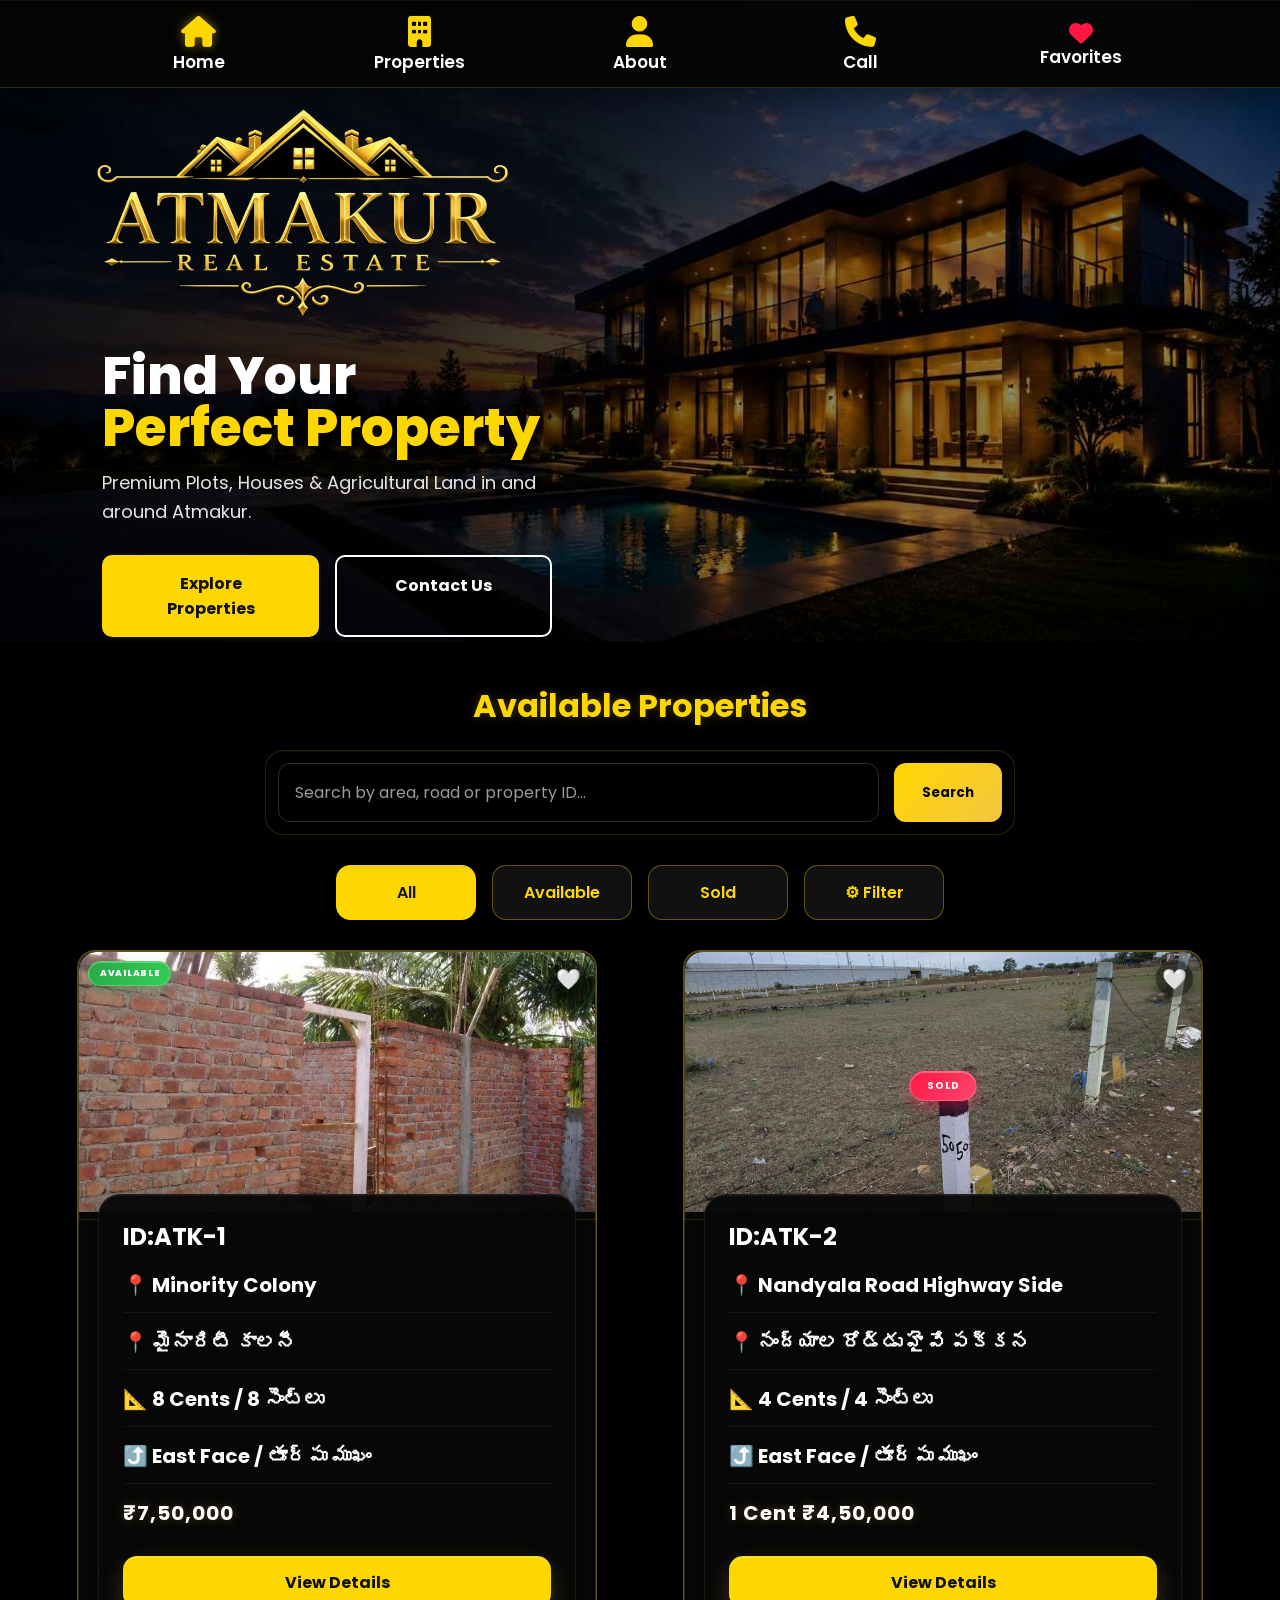
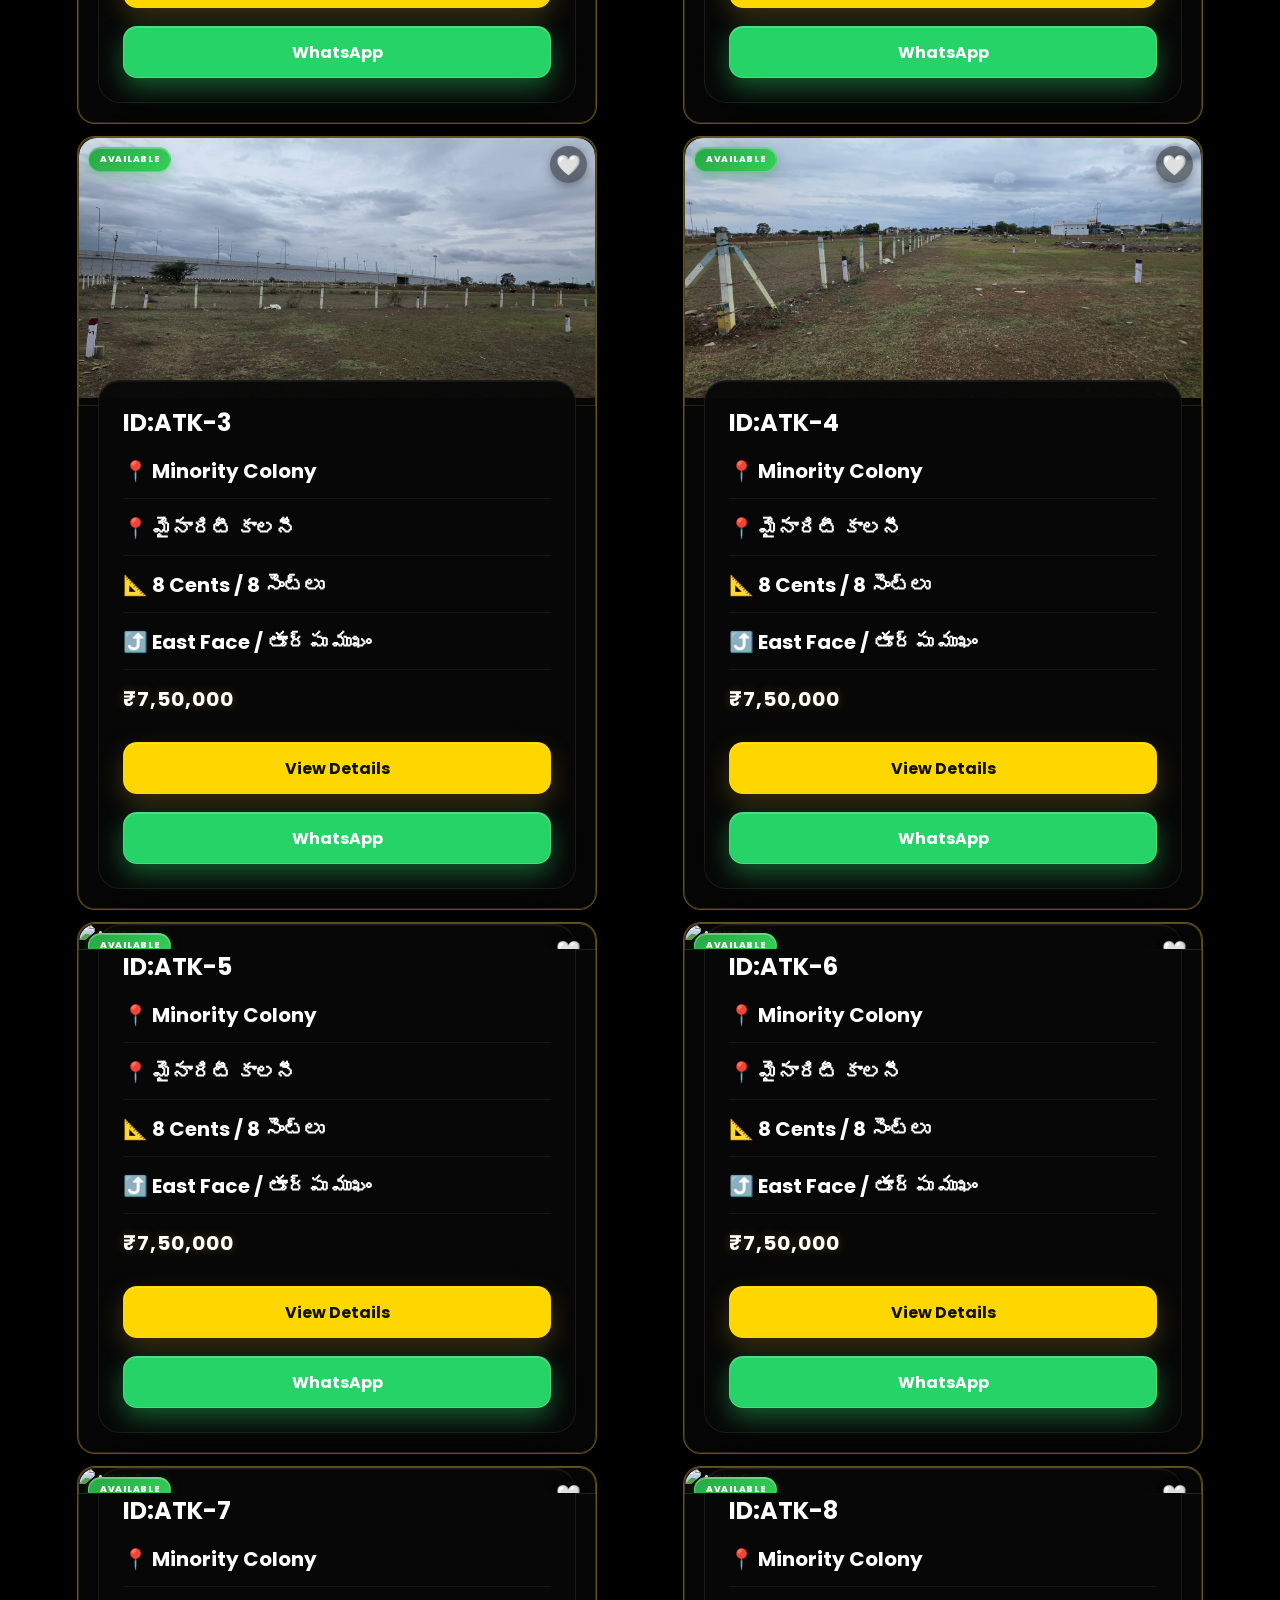
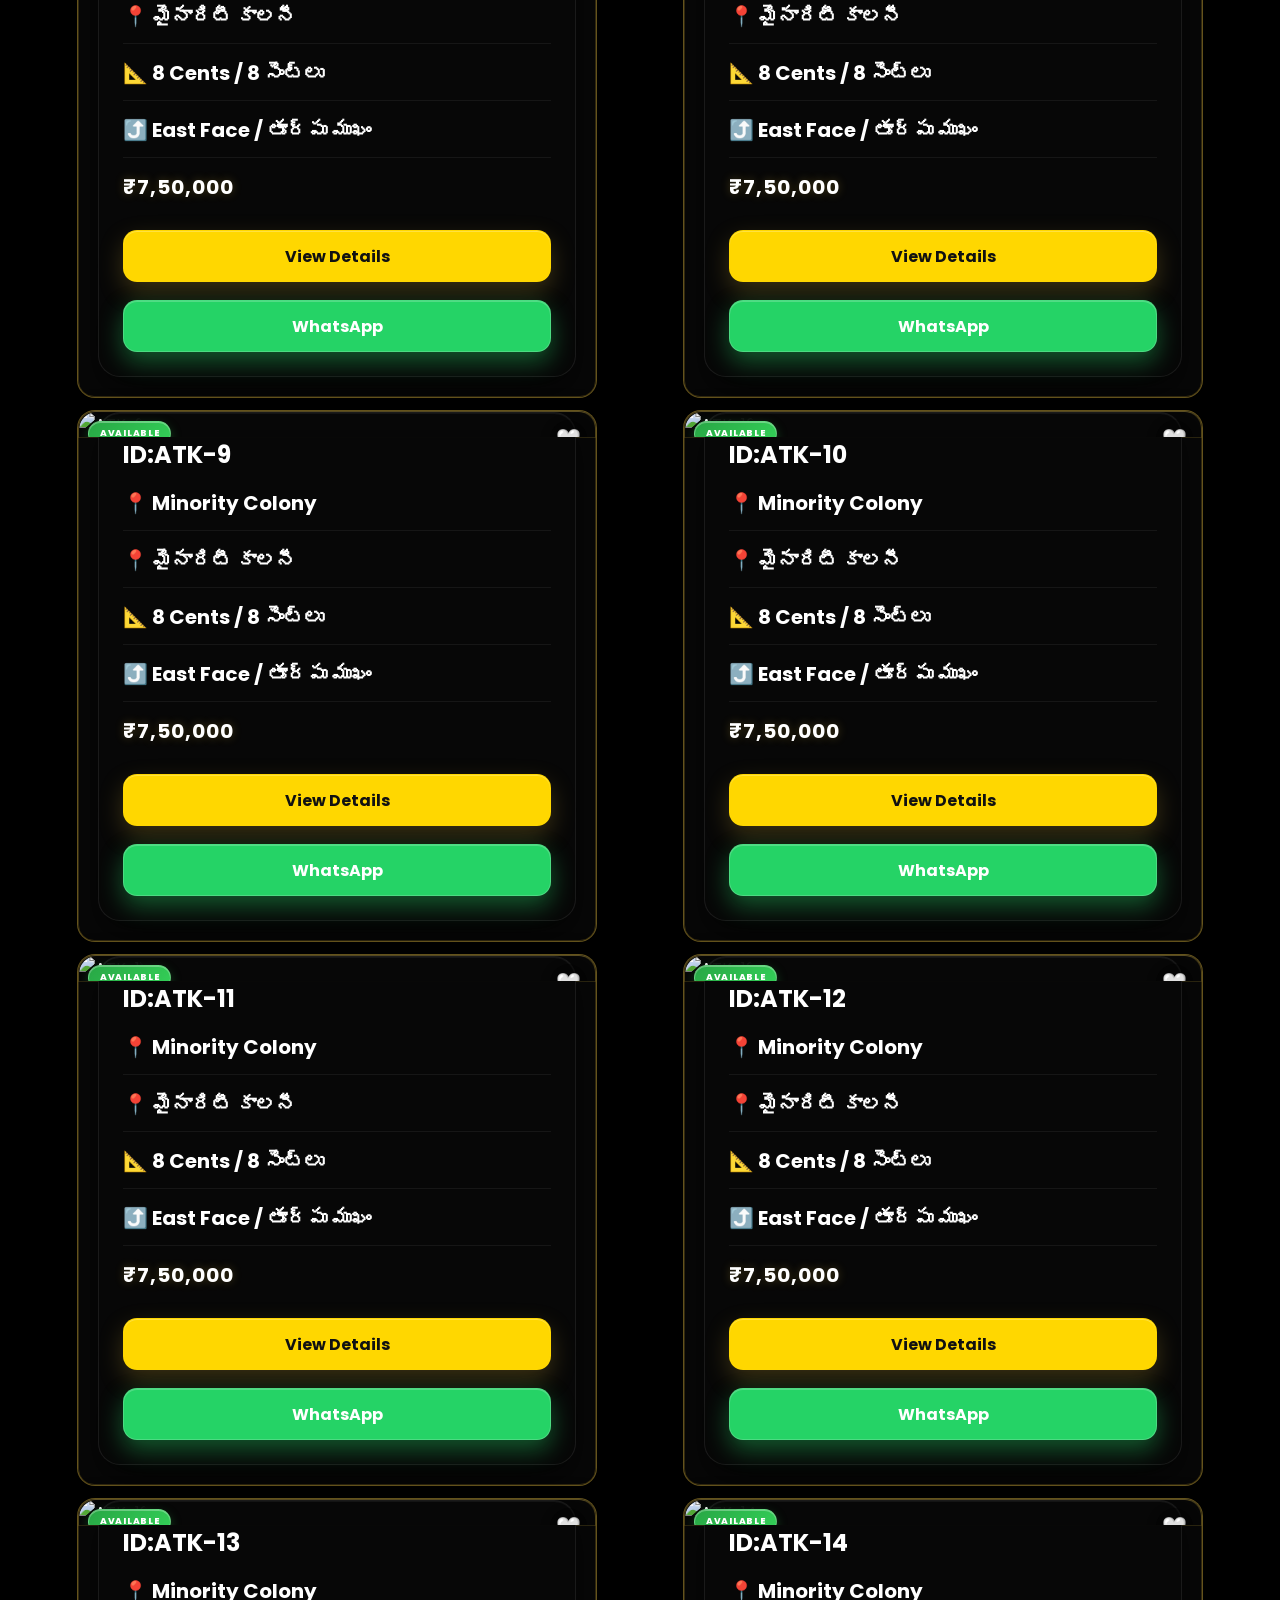
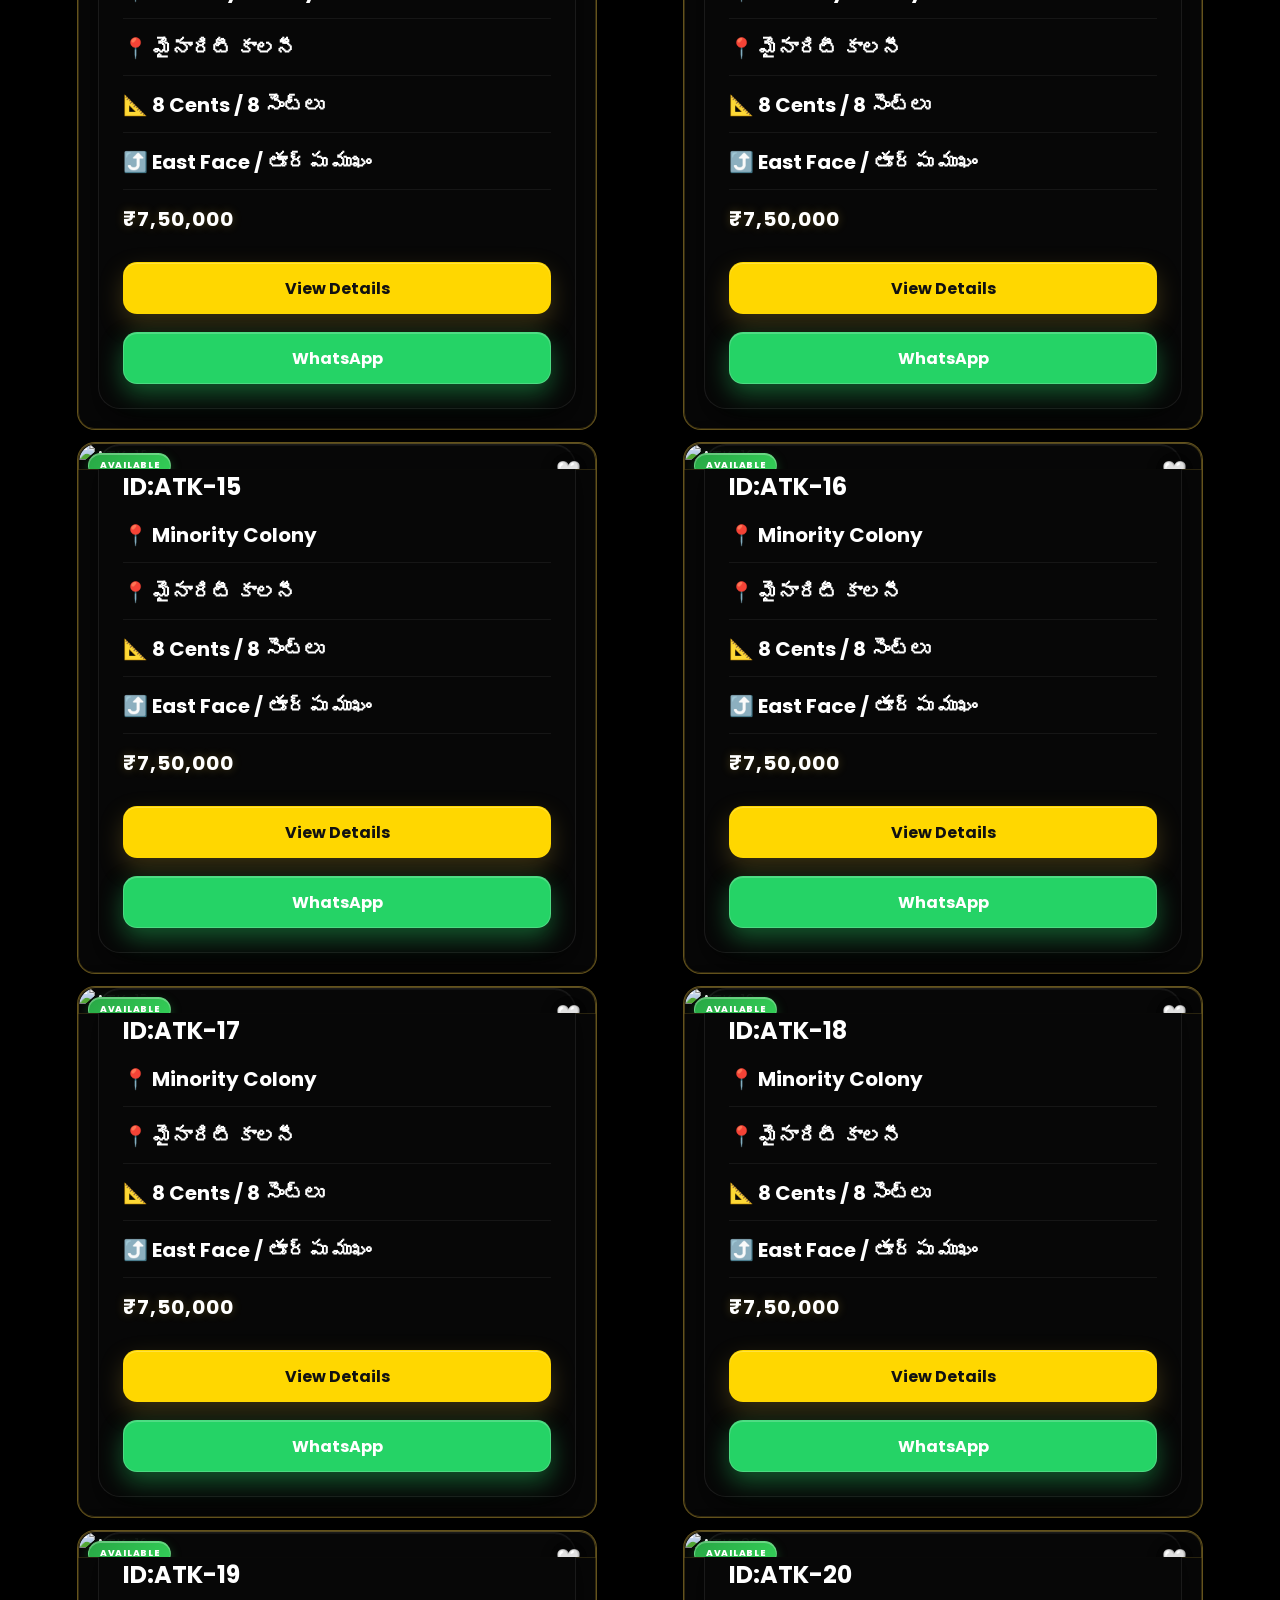
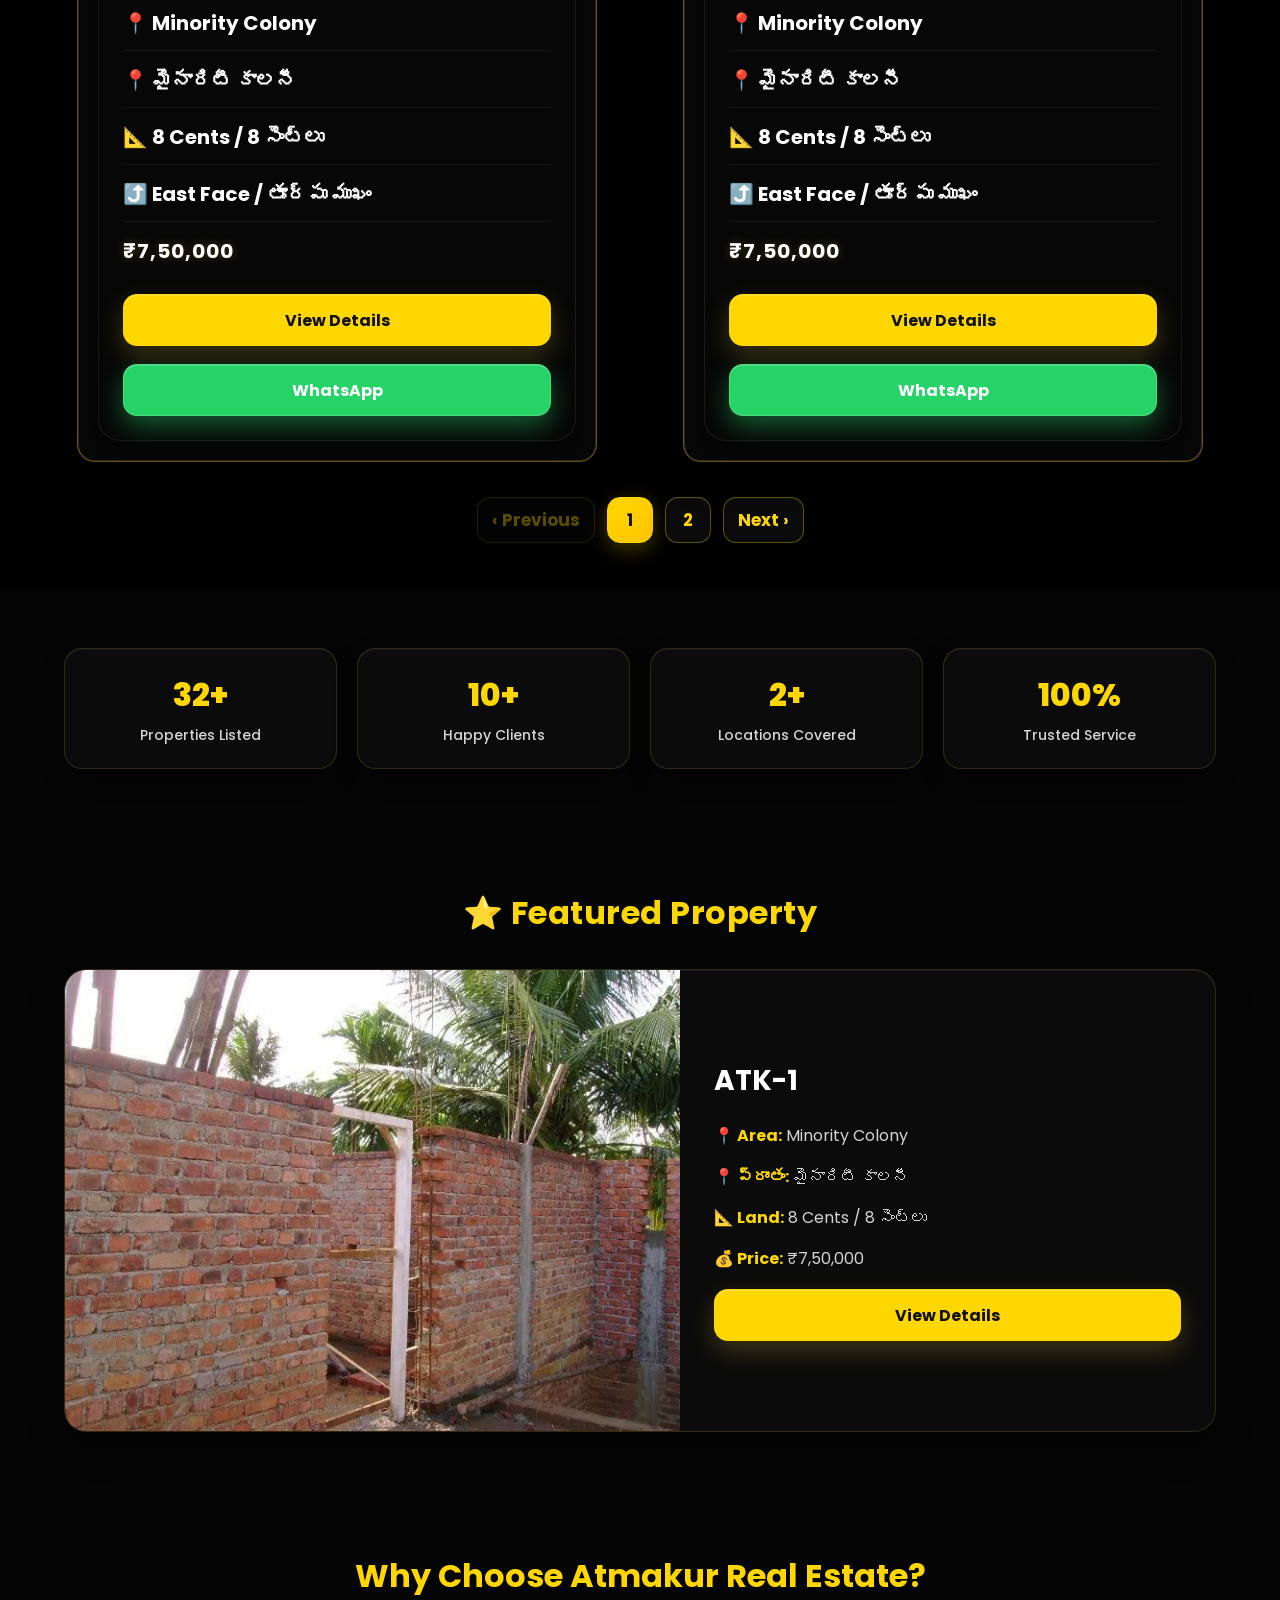
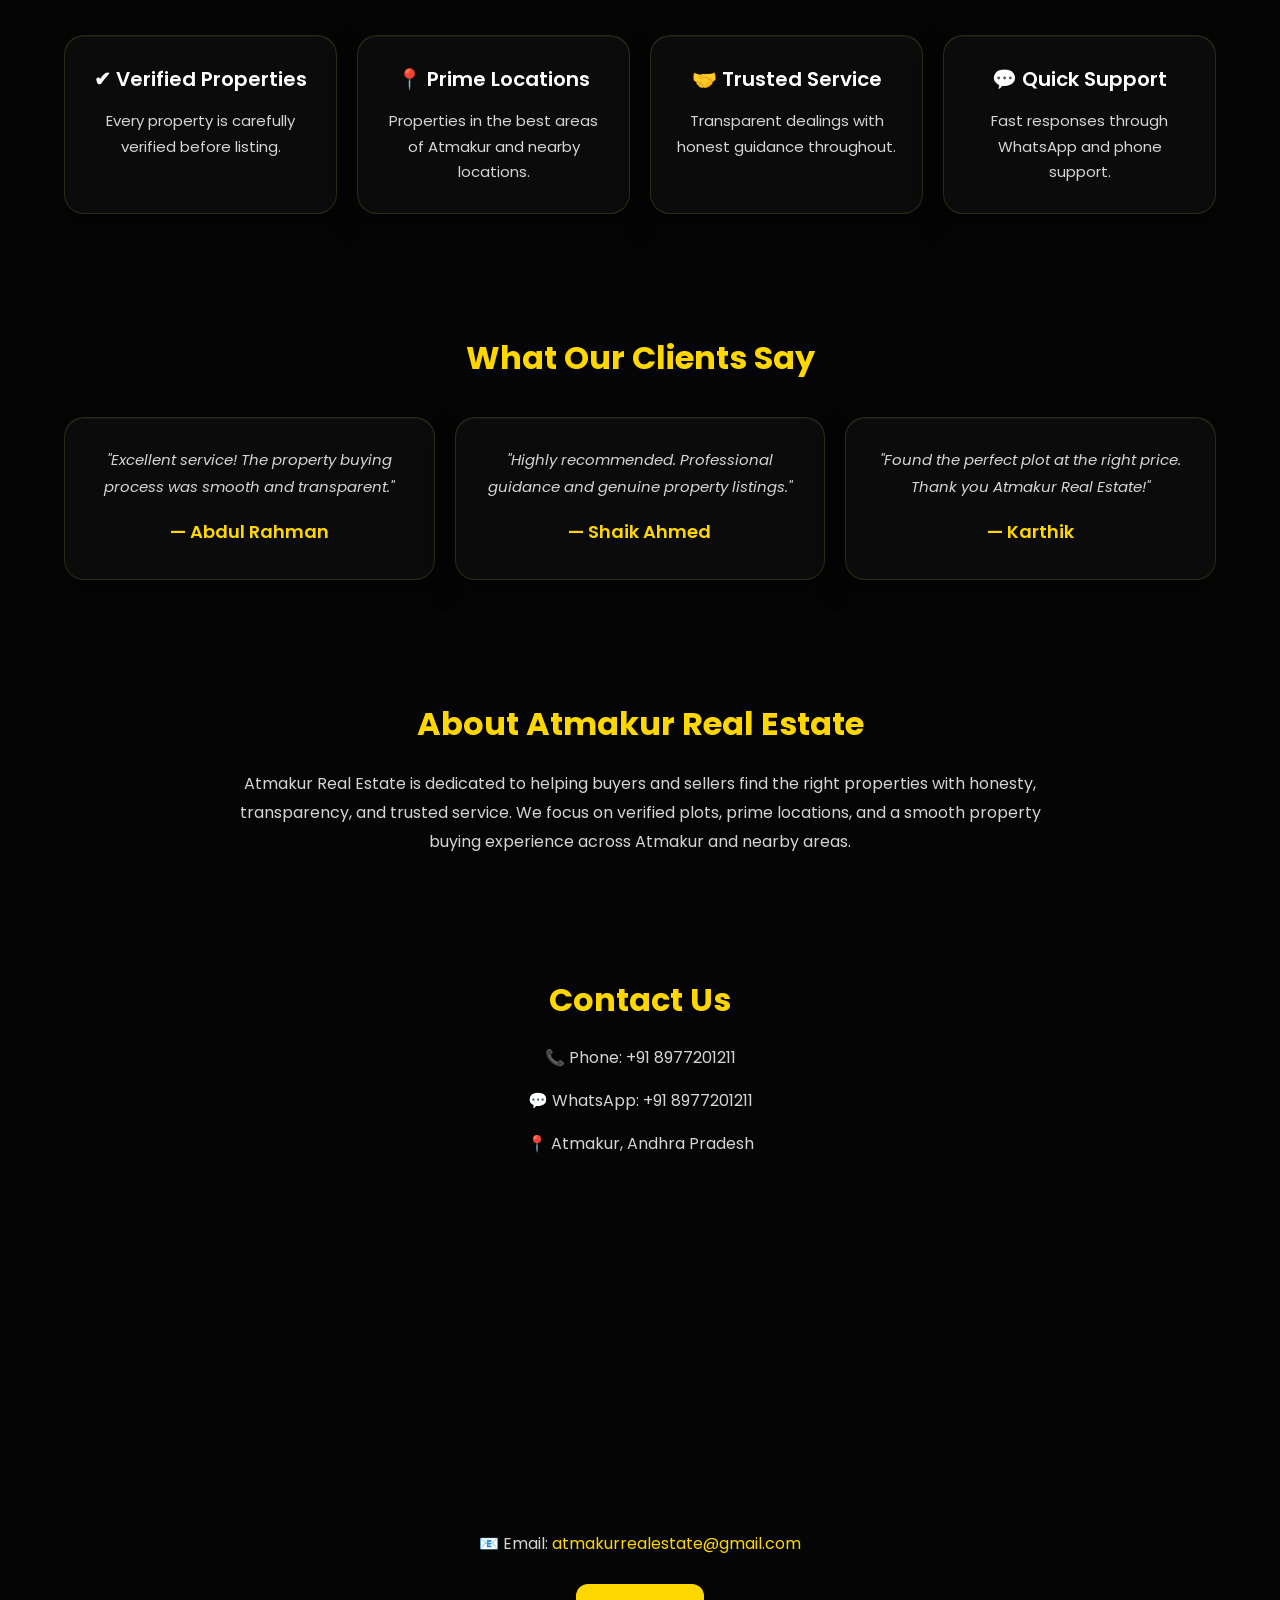
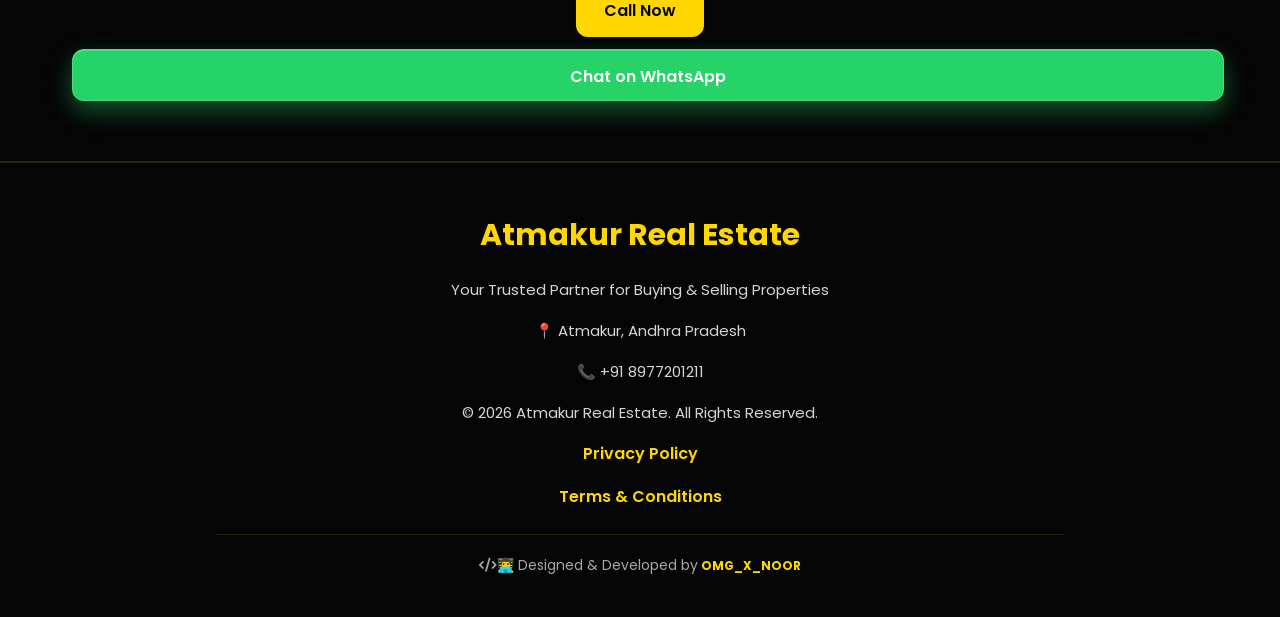
==== commit 91ef931d: "Change email text color to gold Updated email display style in index.html." ====
--- a/index.html
+++ b/index.html
@@ -279,7 +279,7 @@
 style="border:0;border-radius:15px;"  
 allowfullscreen=""  
 loading="lazy">  
-</iframe>  <p>📧 Email: atmakurrealestate@gmail.com</p>  <a href="tel:+918977201211" class="call-btn">Call Now</a>
+</iframe>  <p>📧 Email: <span style="color:#FFD700;">atmakurrealestate@gmail.com</span></p>  <a href="tel:+918977201211" class="call-btn">Call Now</a>
 
 <a href="https://wa.me/918977201211" class="whatsapp-btn">Chat on WhatsApp</a>
 
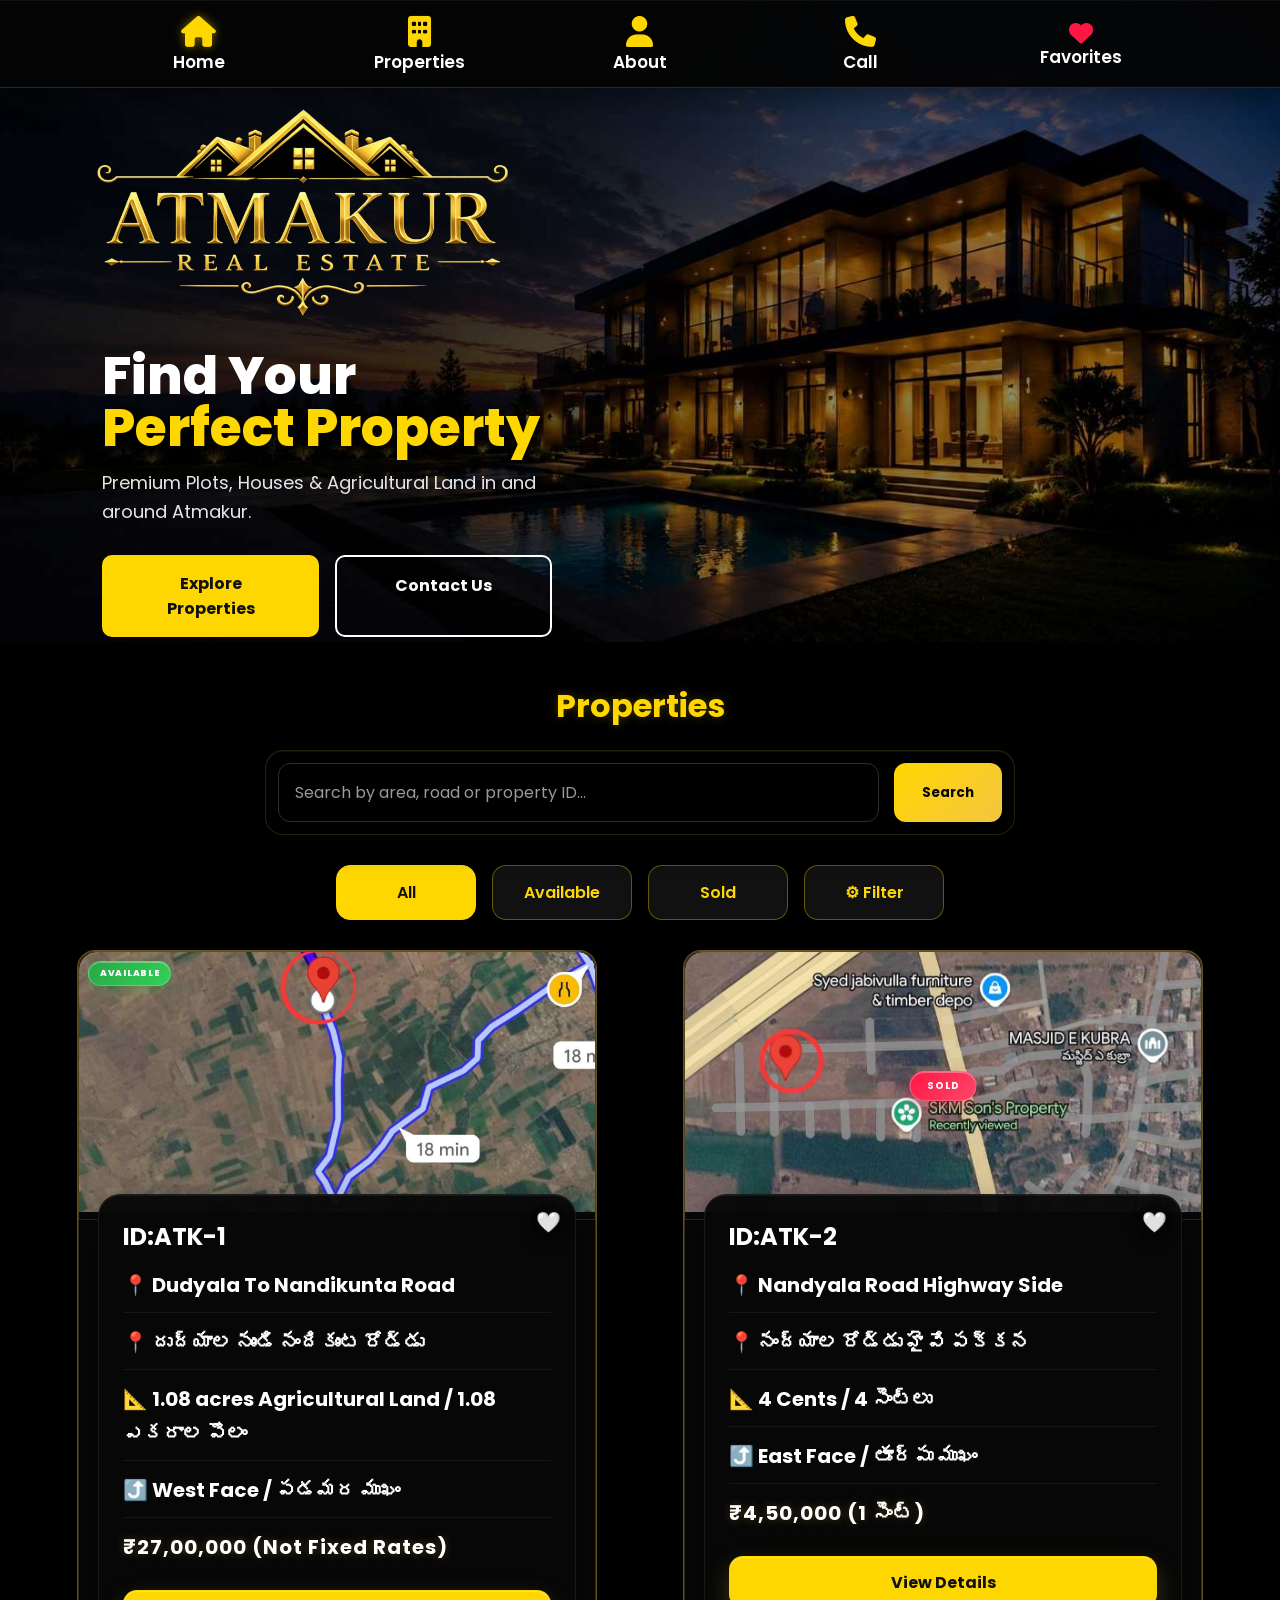
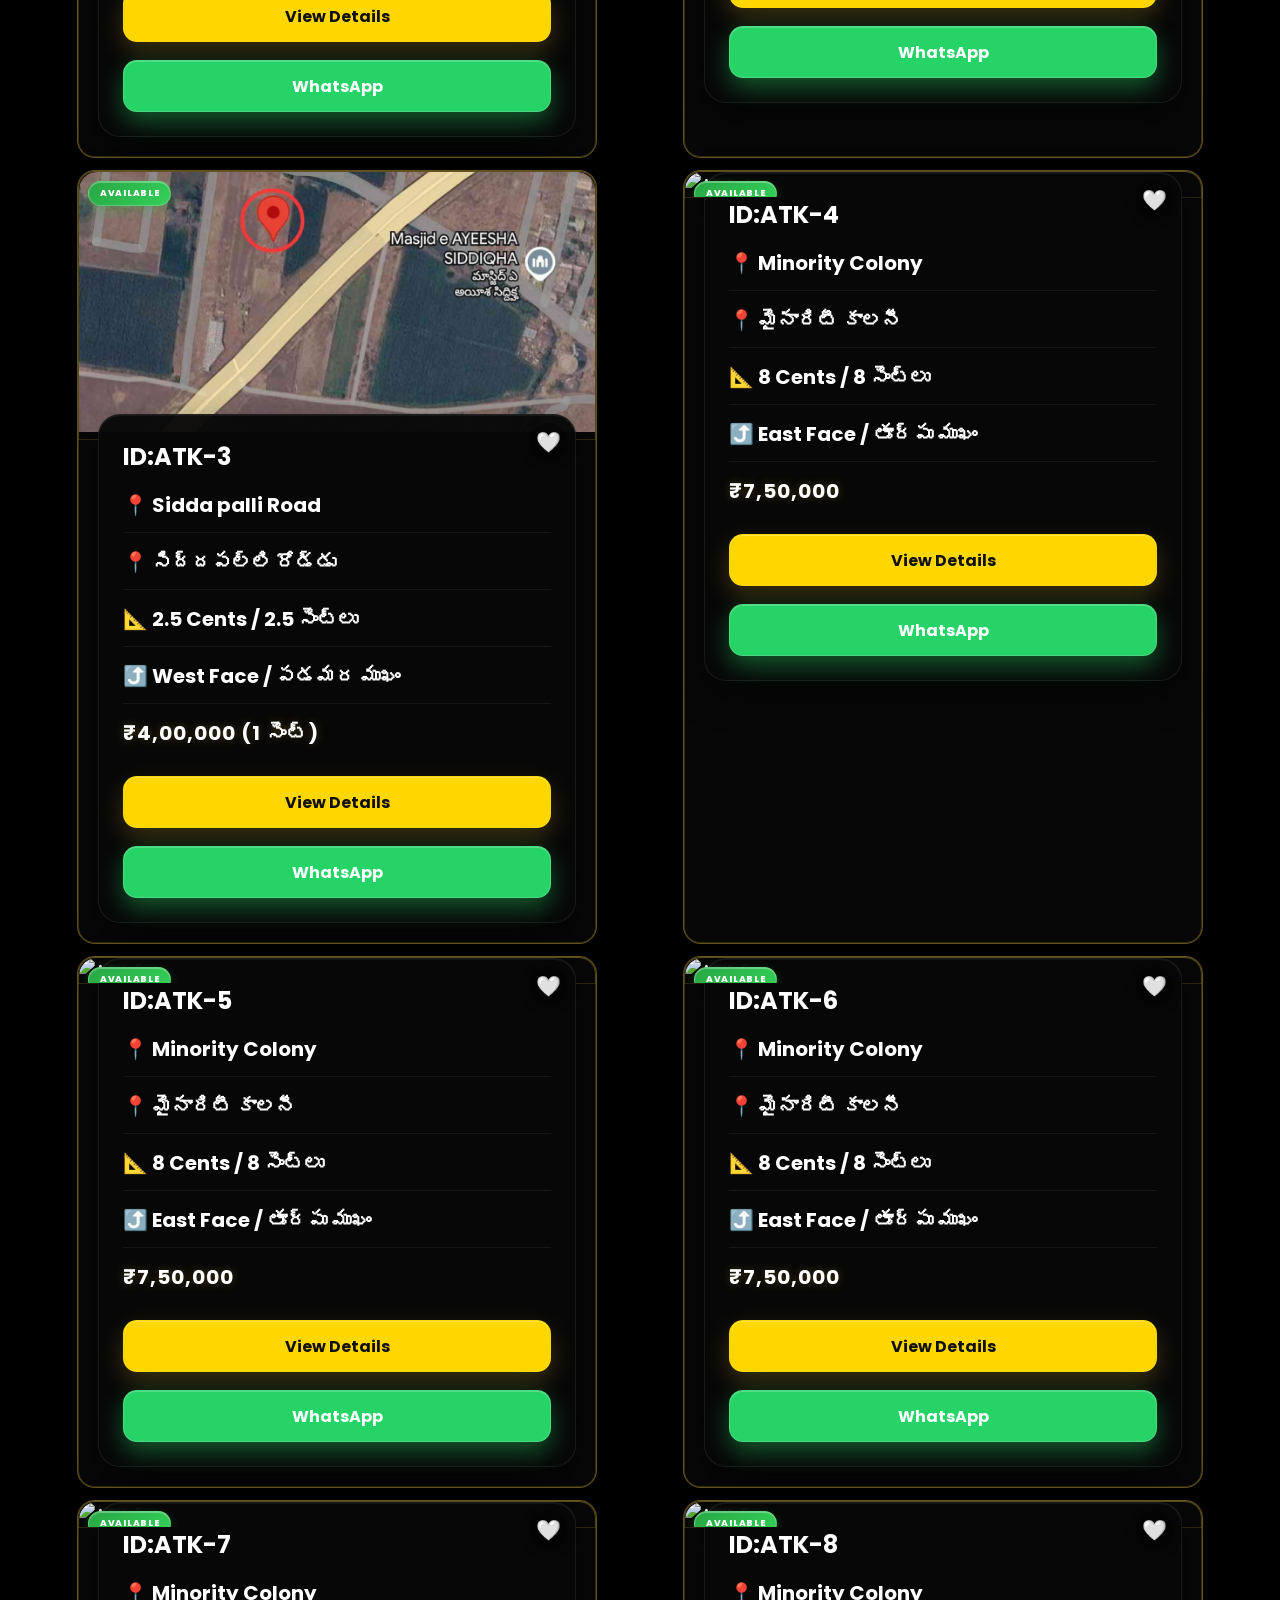
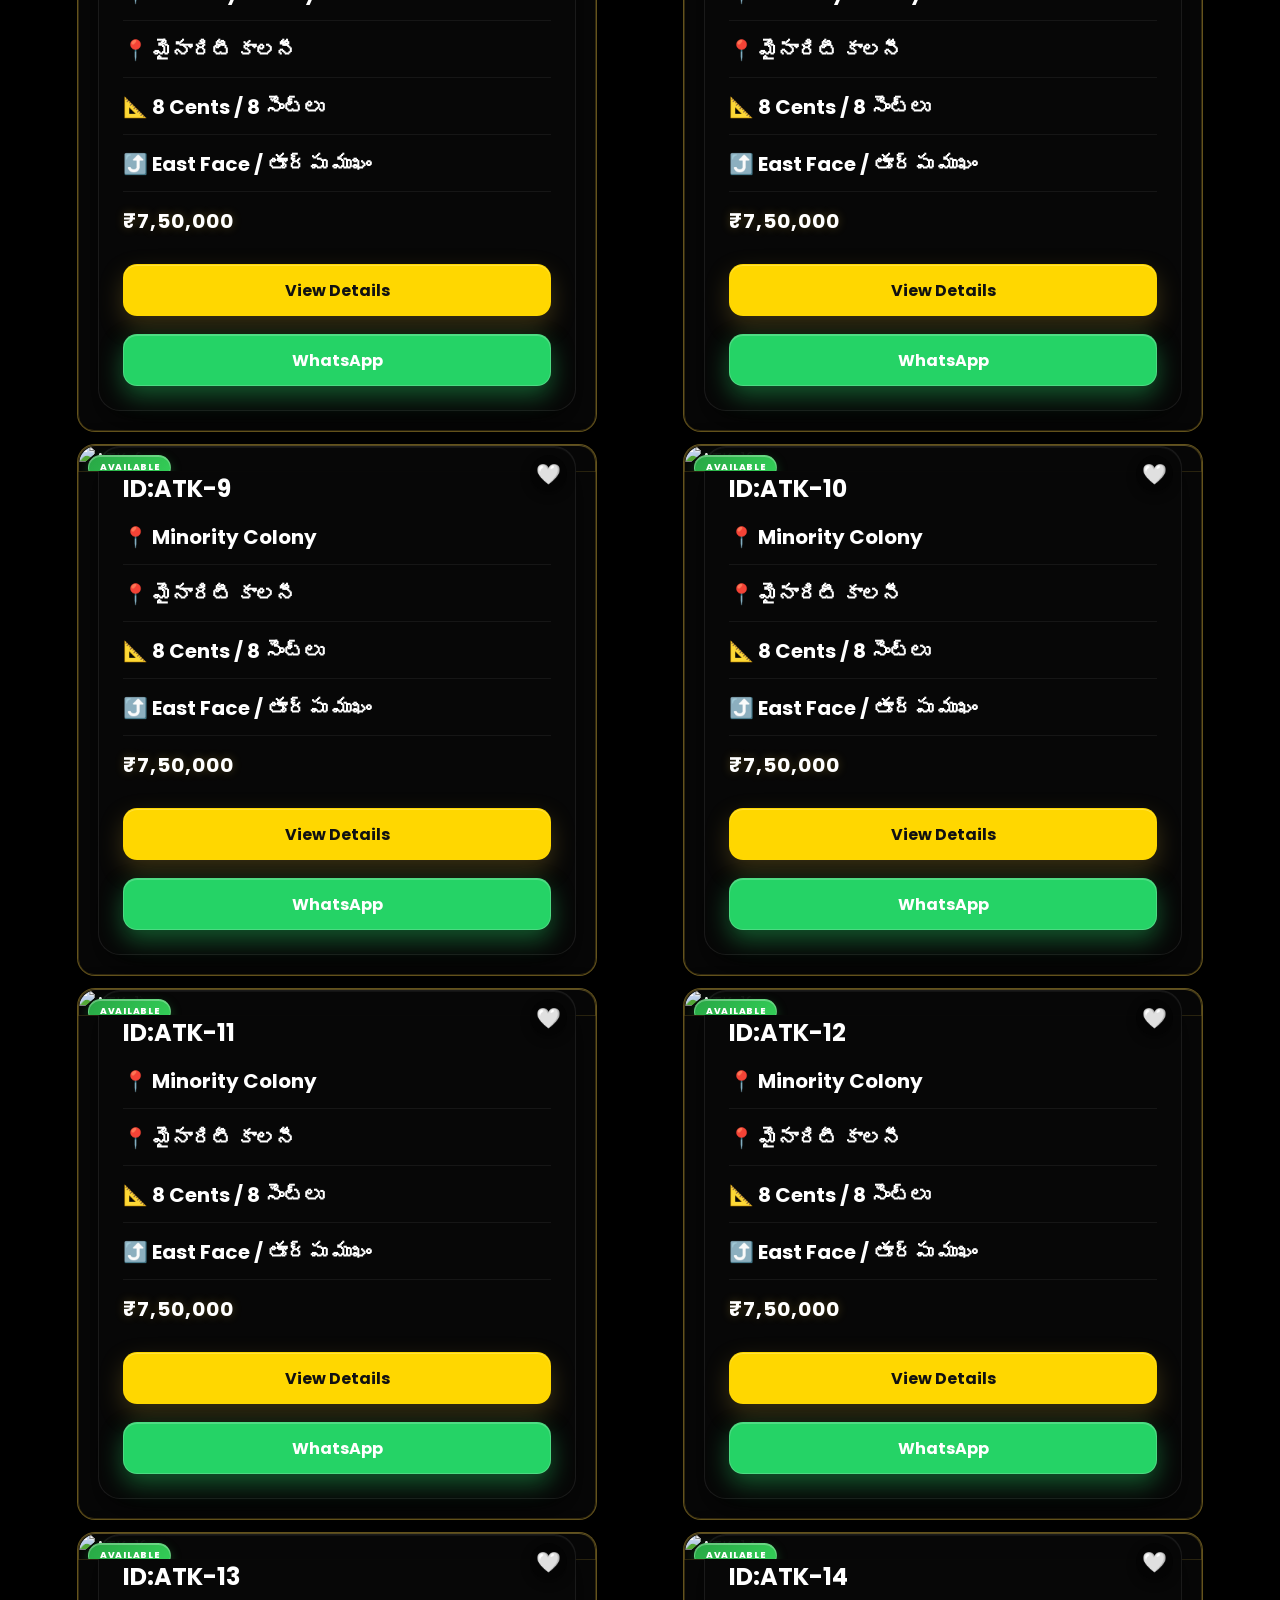
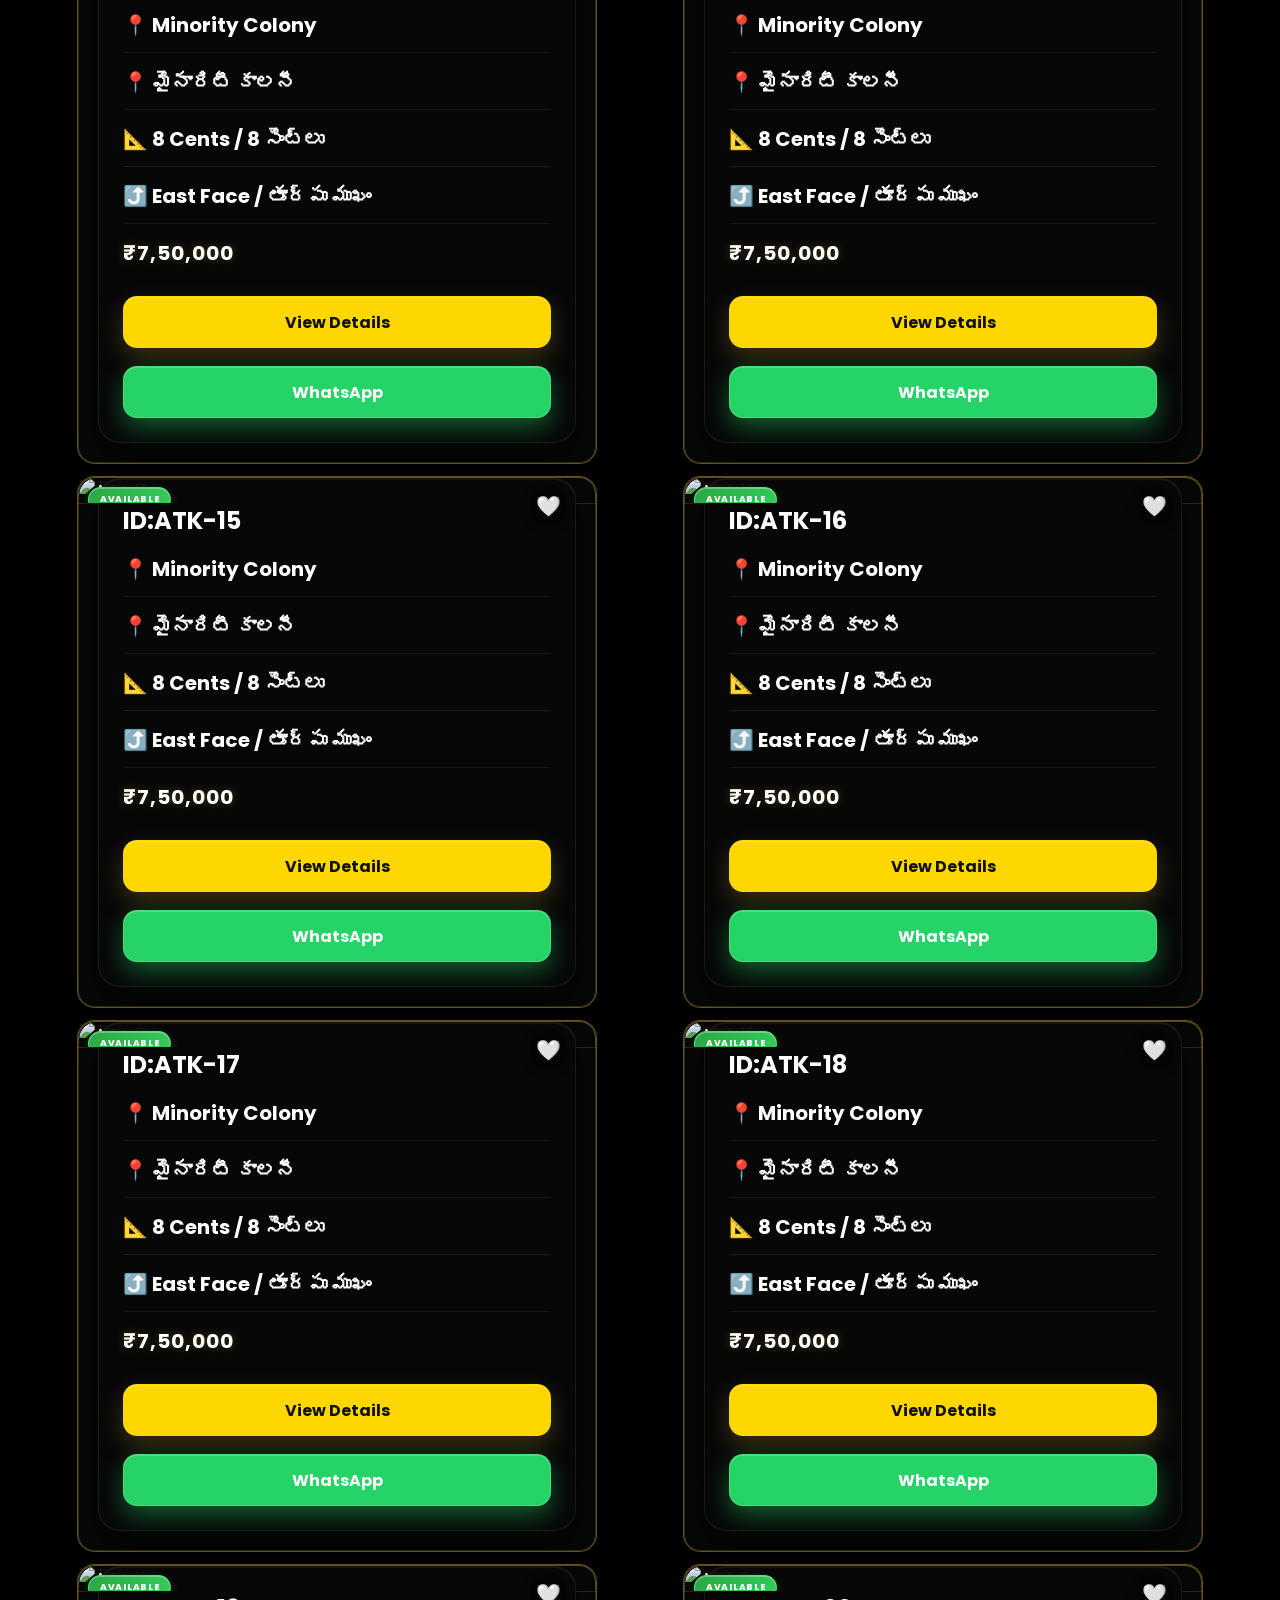
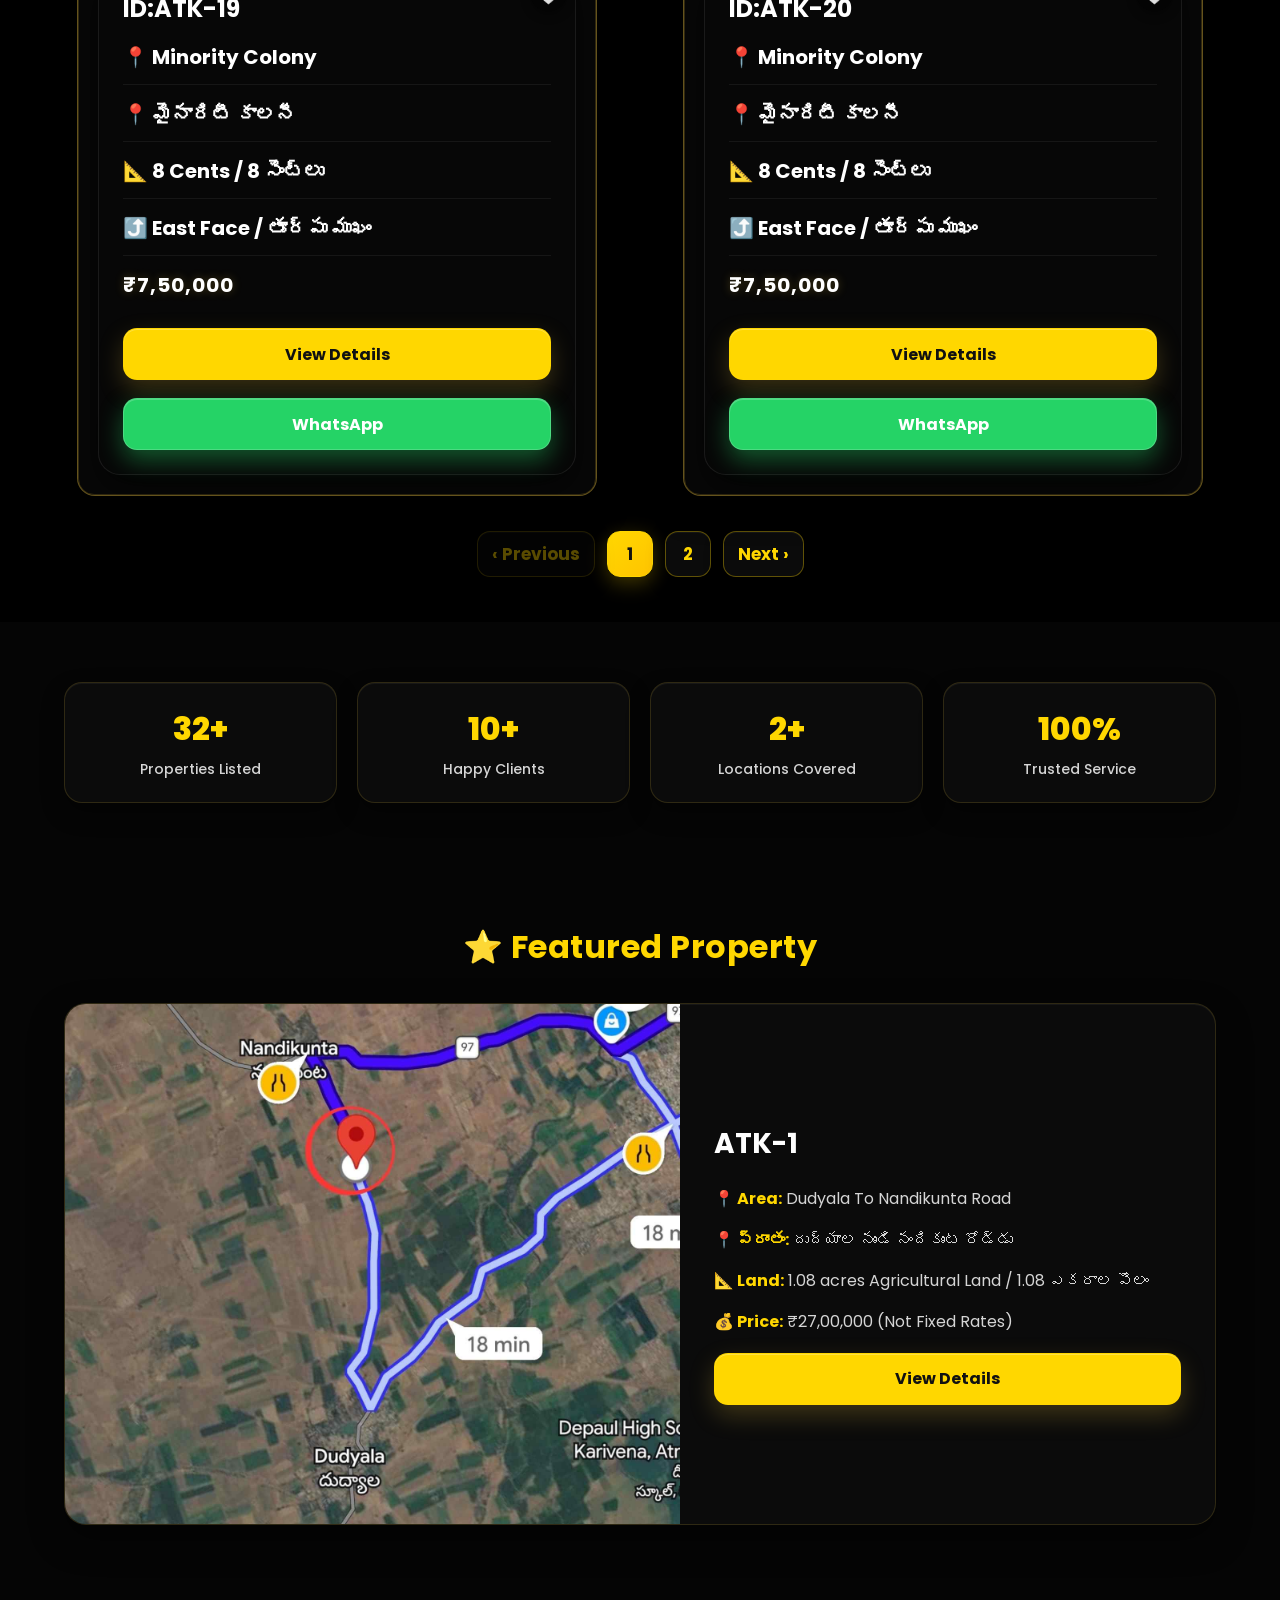
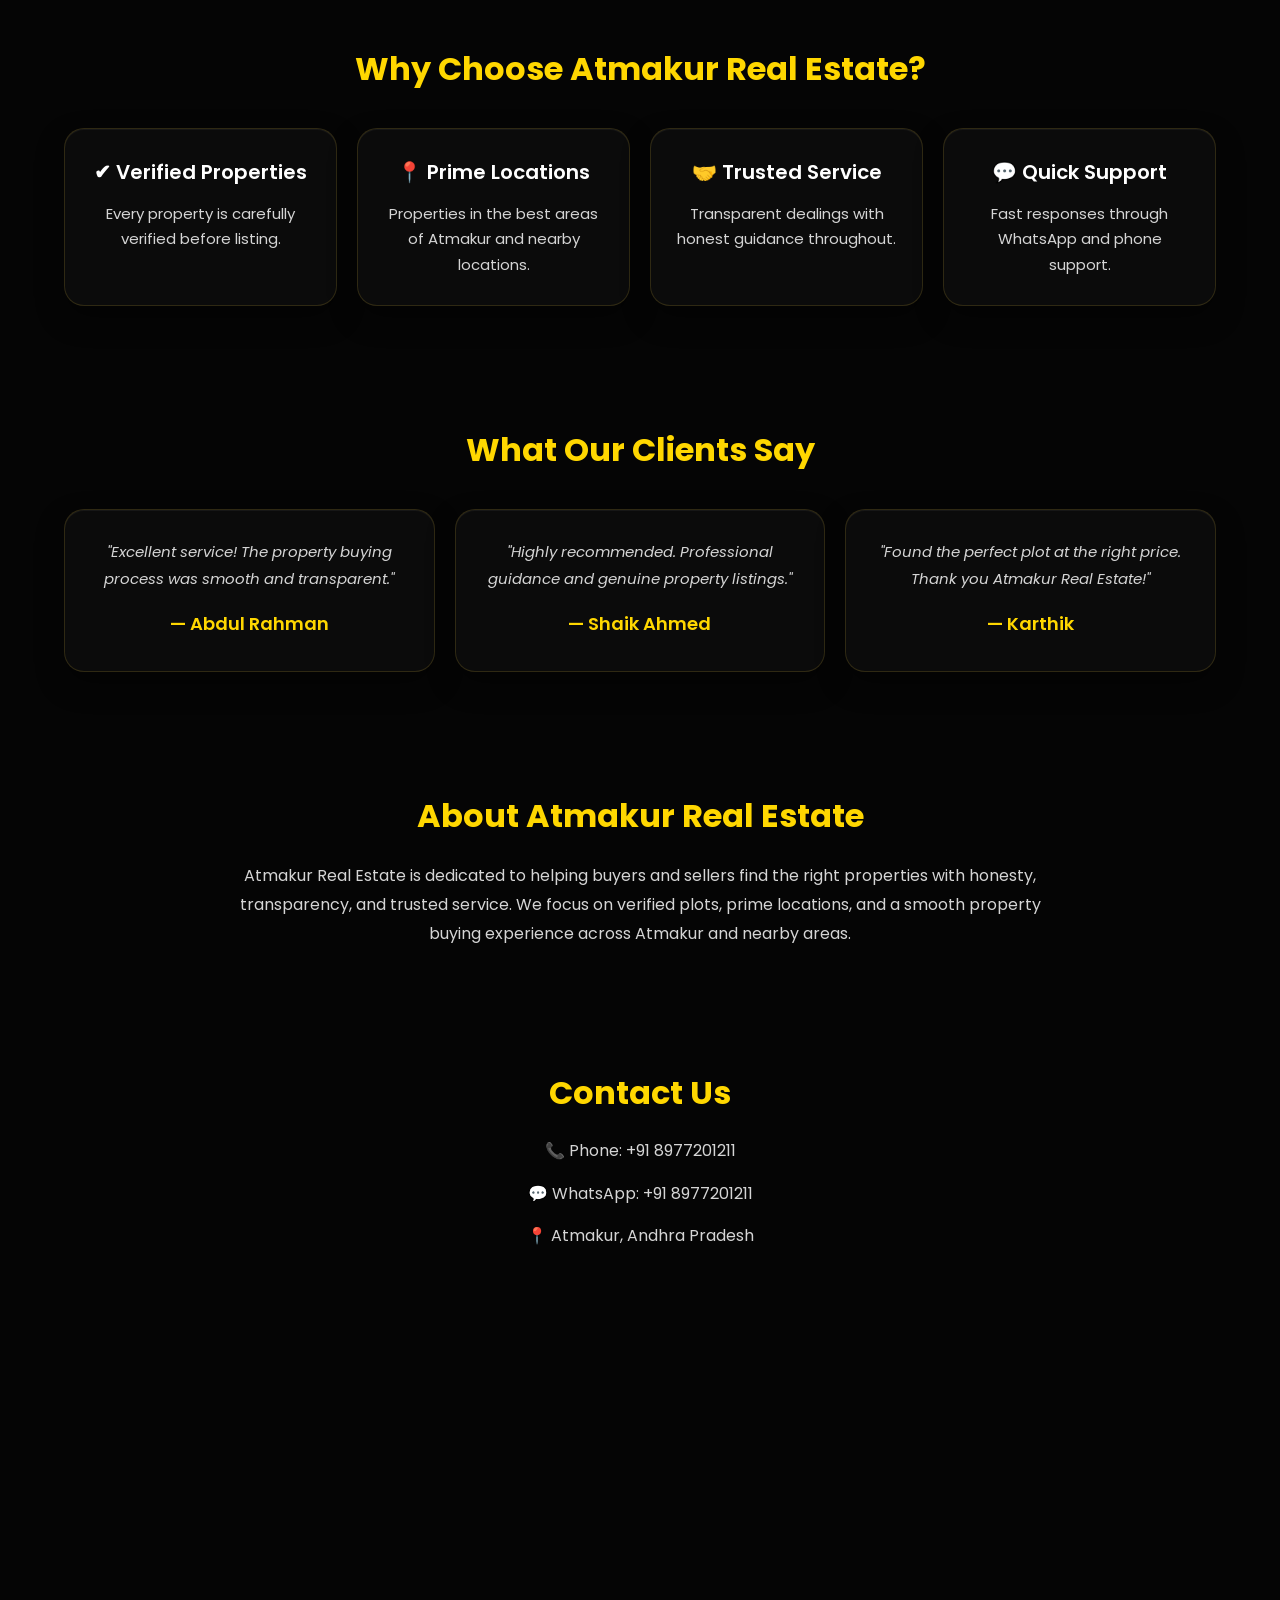
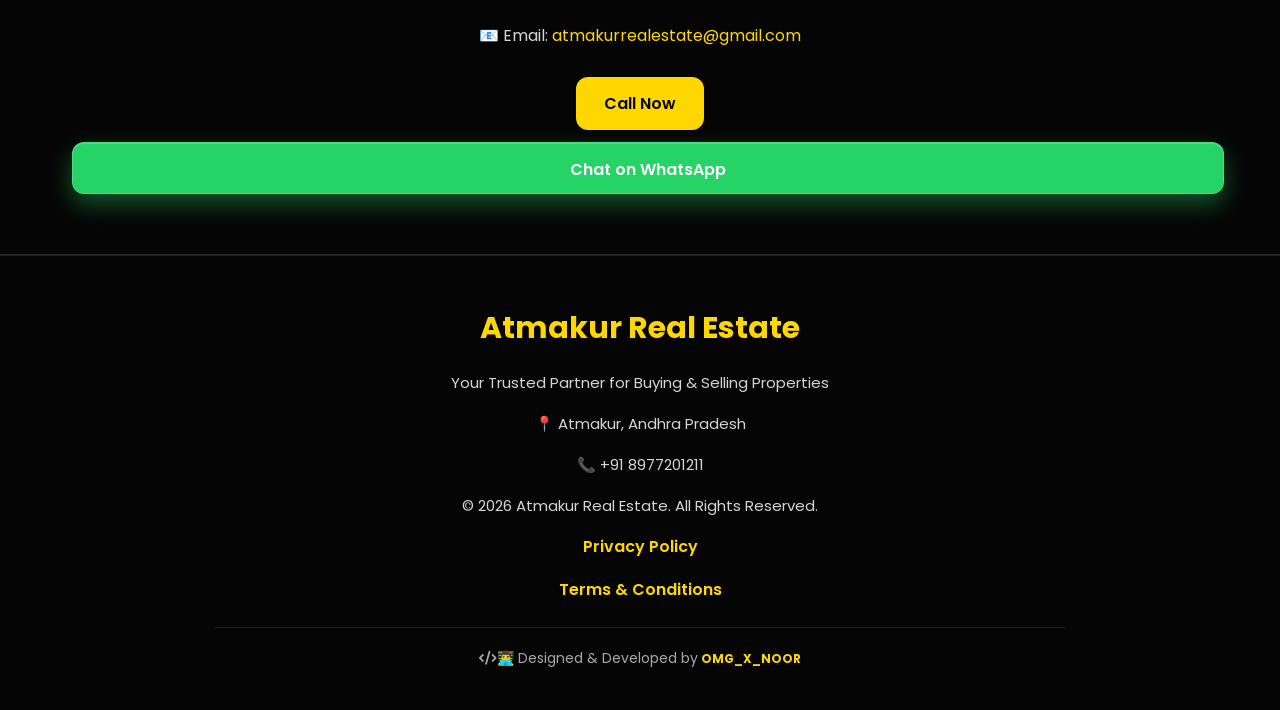
==== commit 0e919e4d: "Change header from 'Available Properties' to 'Properties'" ====
--- a/index.html
+++ b/index.html
@@ -67,7 +67,7 @@
 
 <div class="search-section">
 
-<h2>Available Properties</h2>
+<h2>Properties</h2>
 
 <div class="search-box">
 
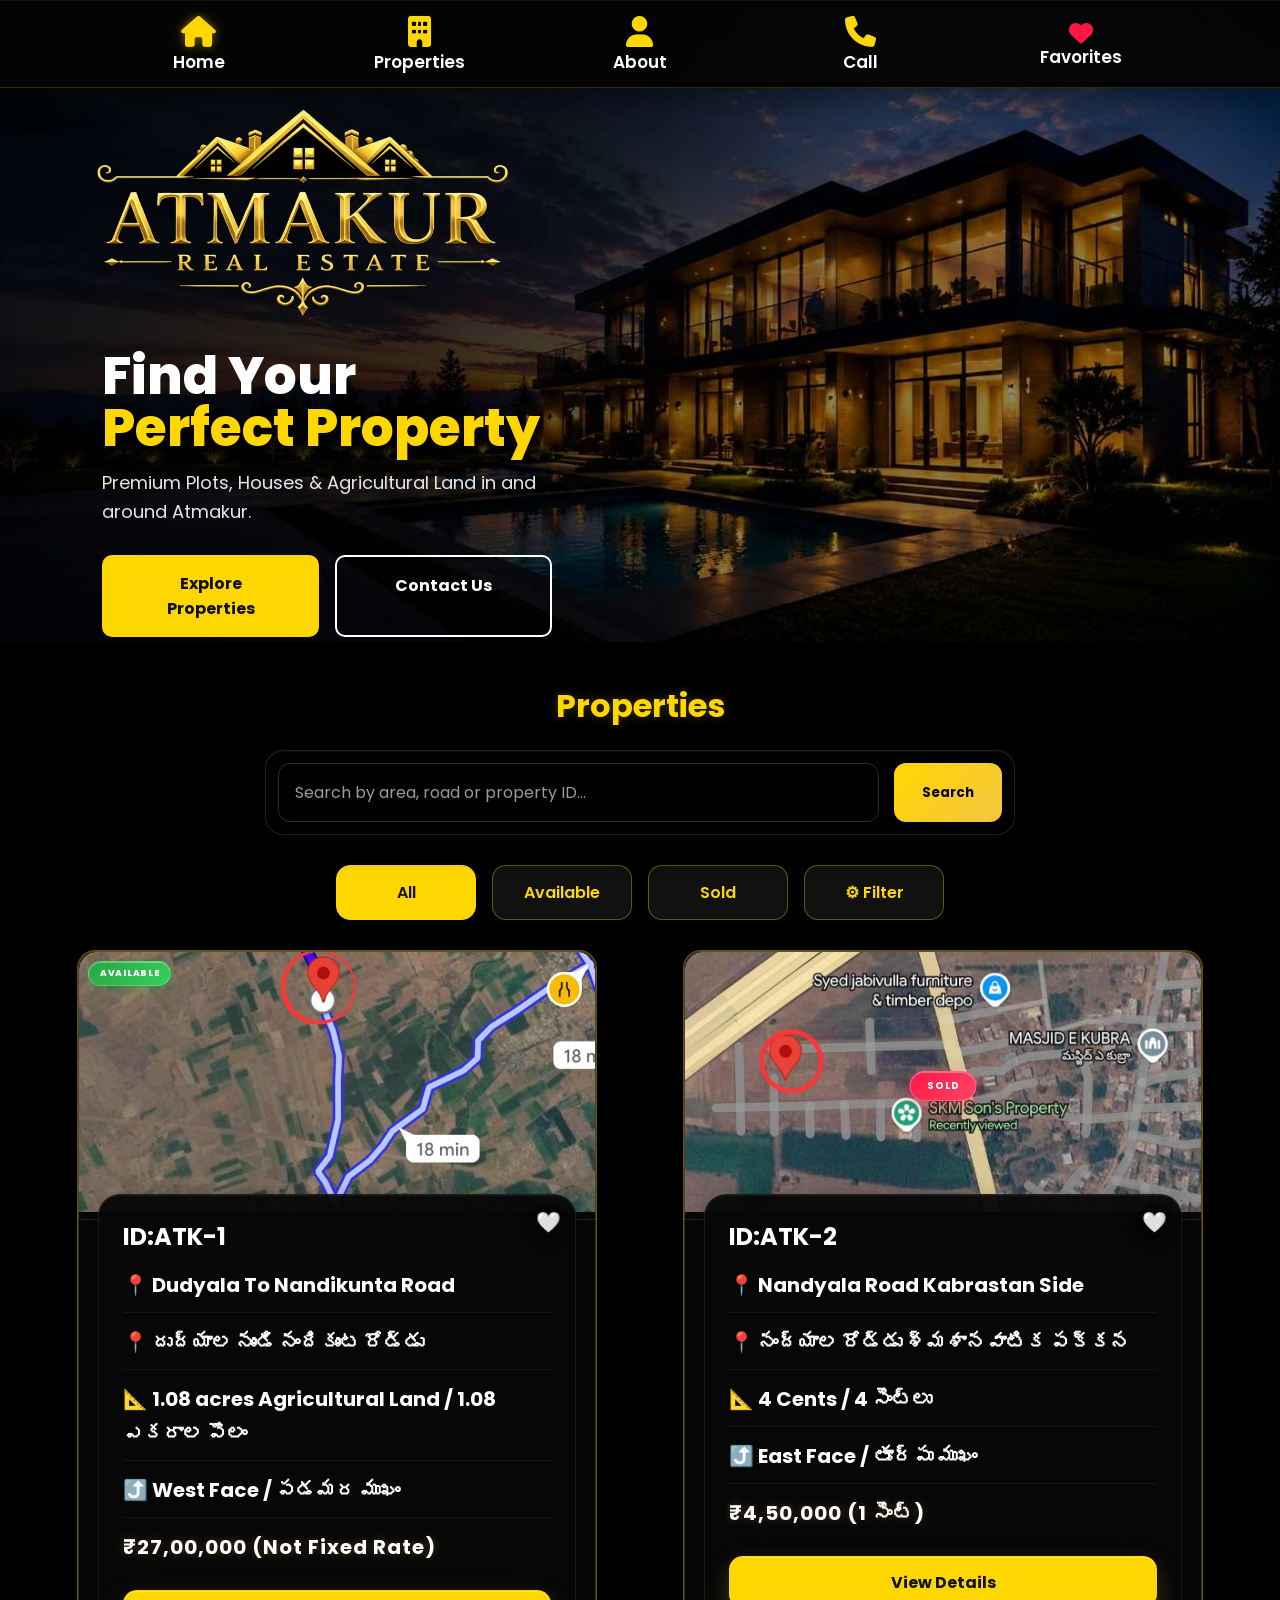
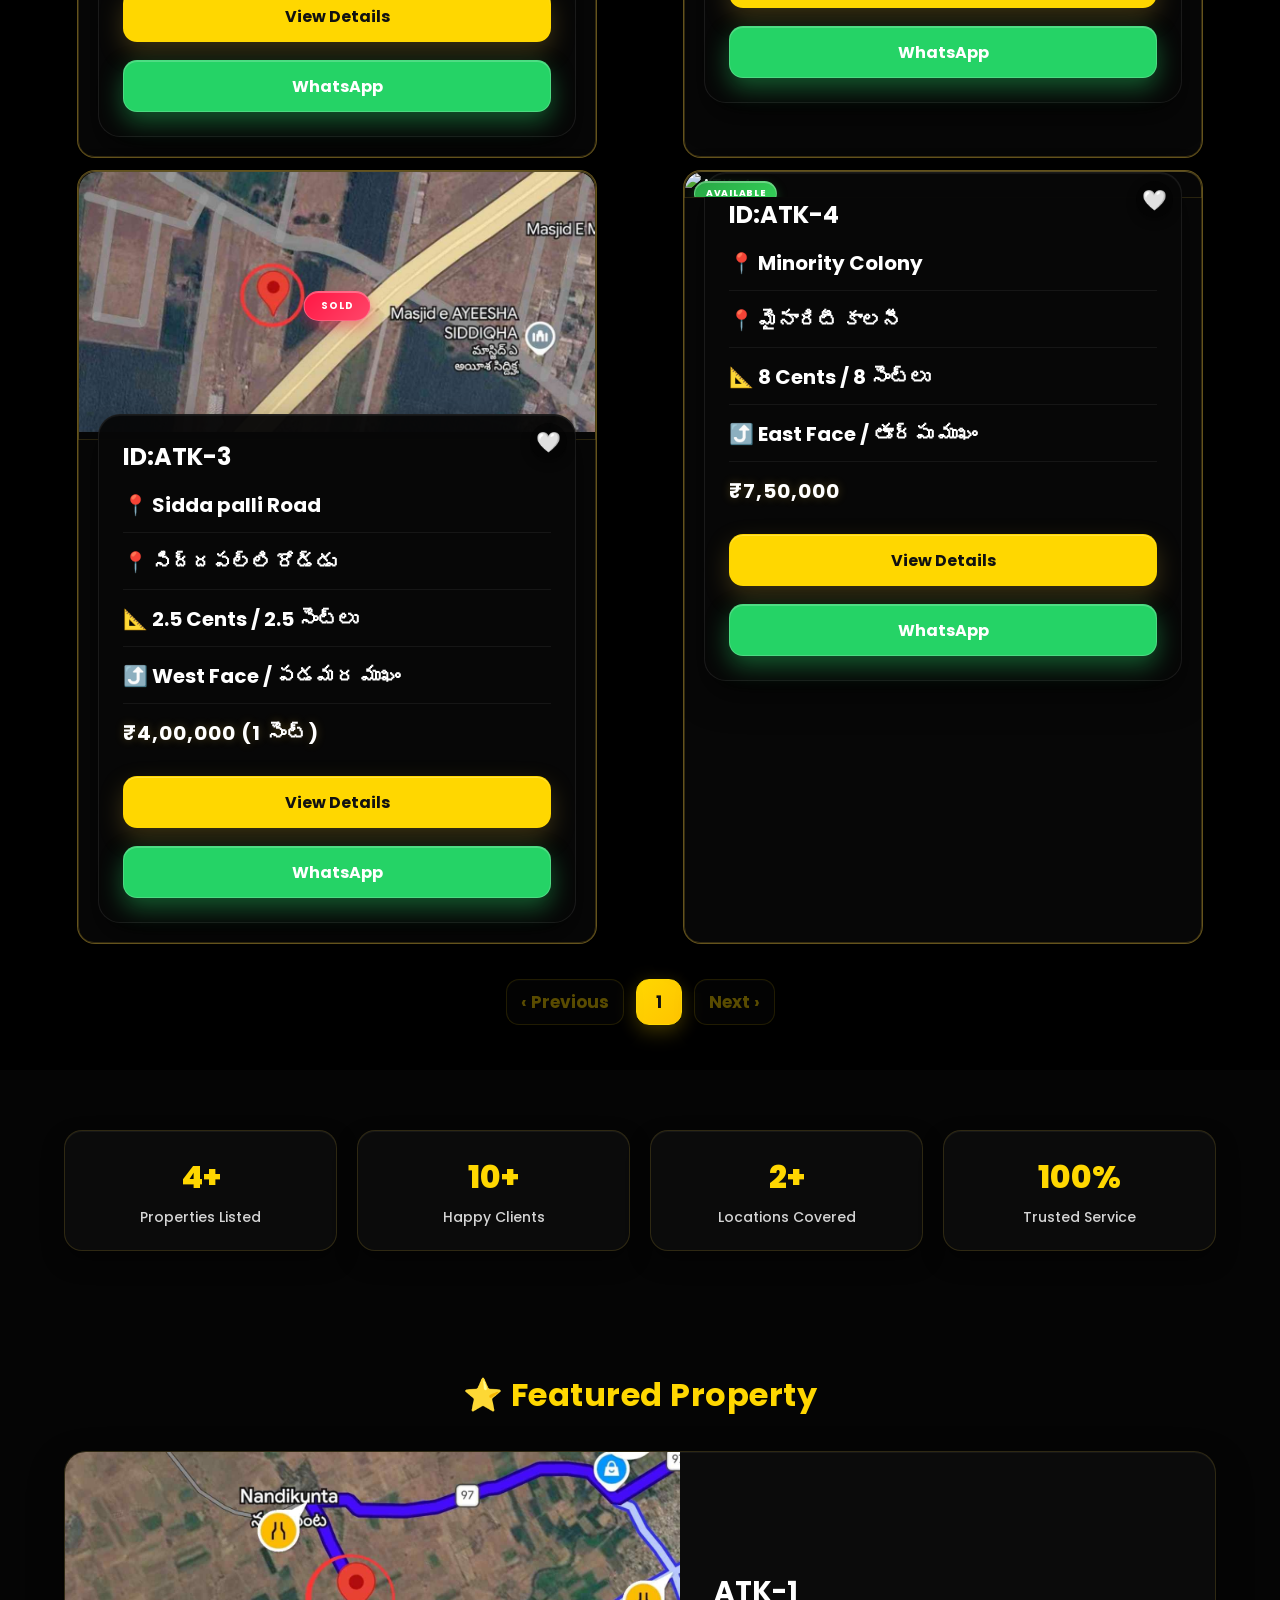
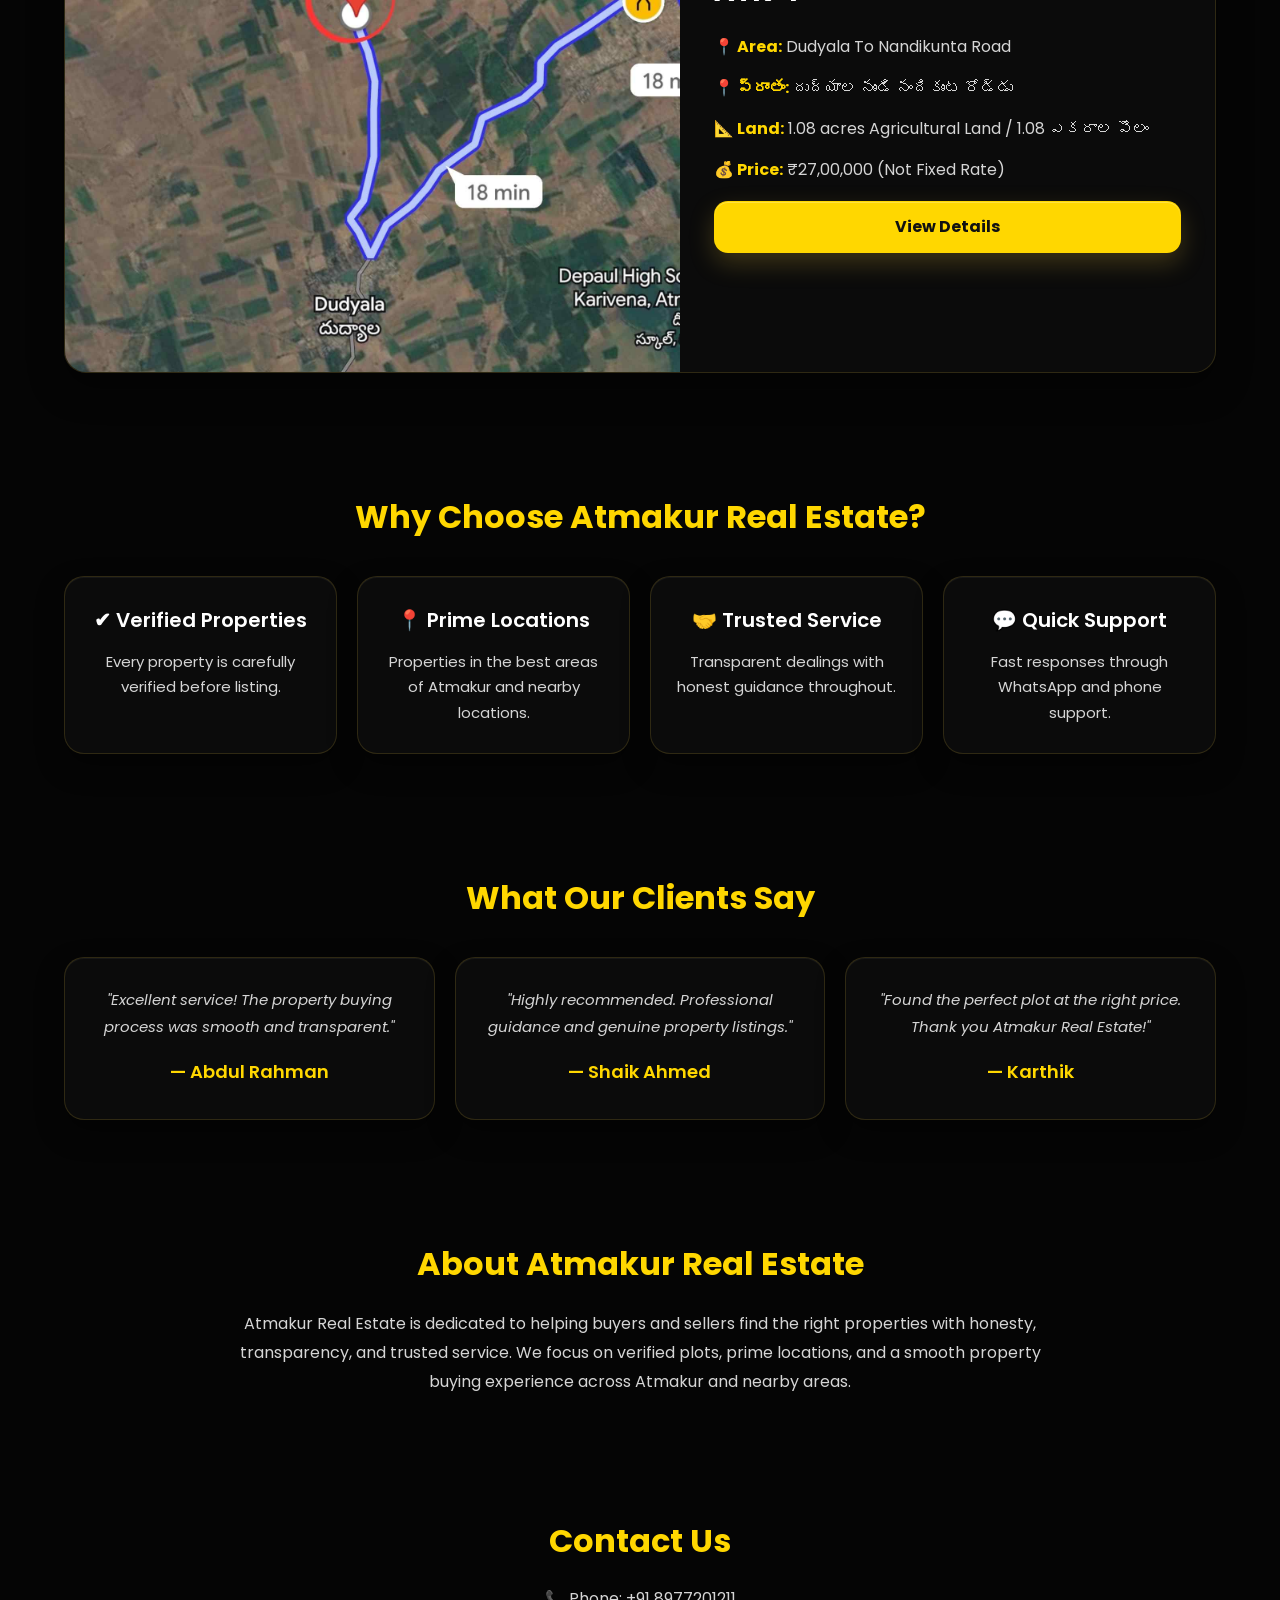
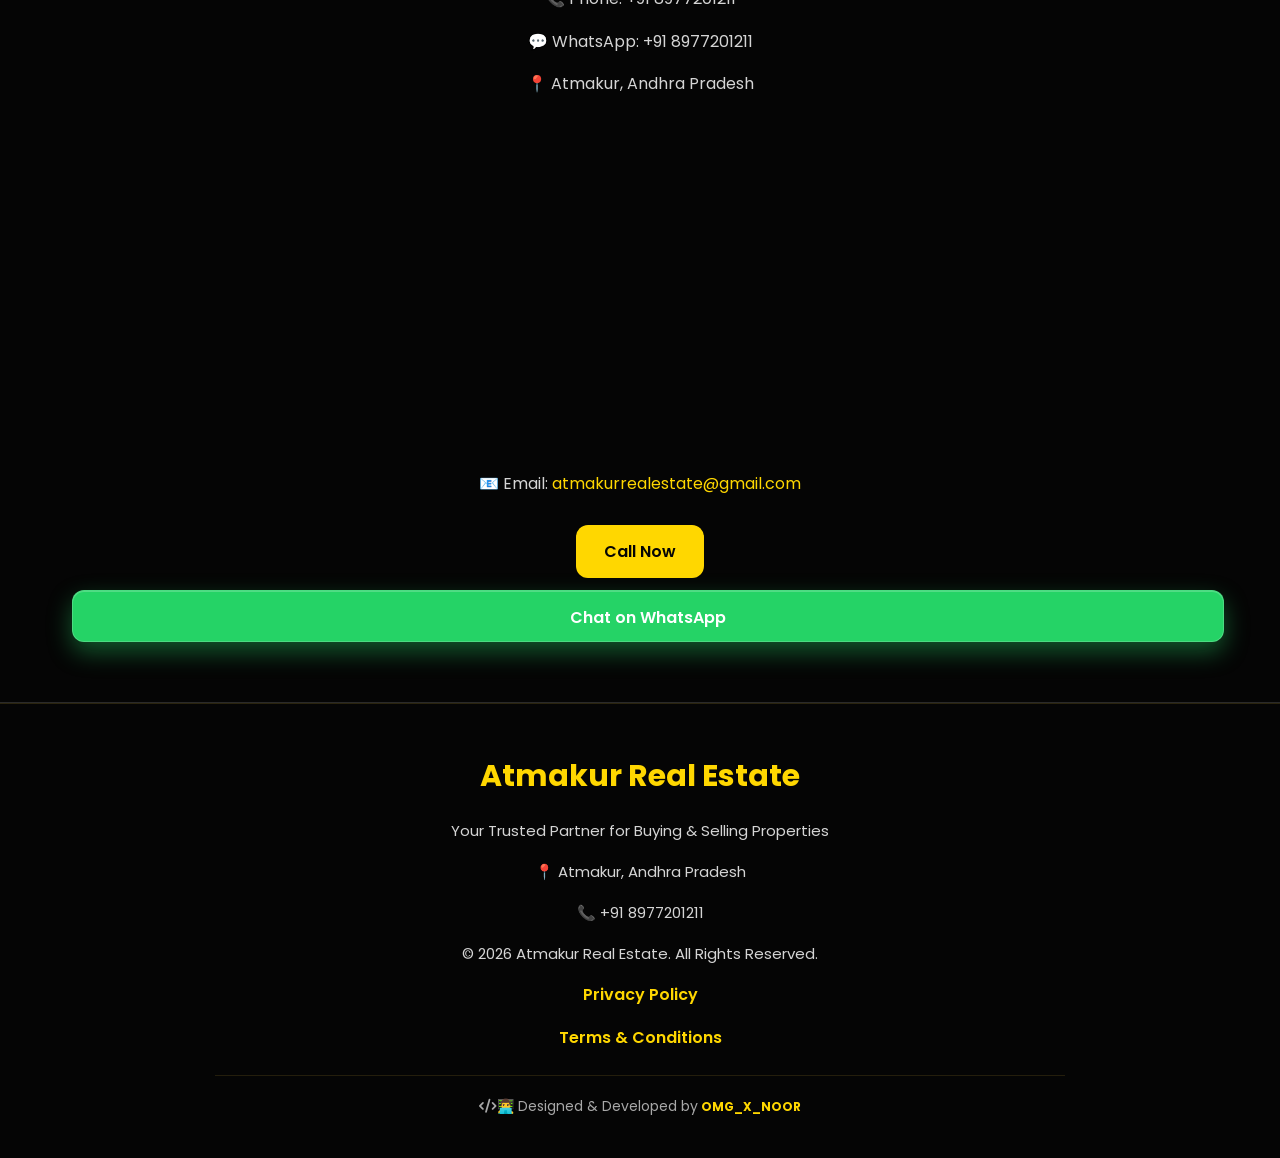
==== commit 81bb372b: "Update viewport meta tag for better responsiveness" ====
--- a/index.html
+++ b/index.html
@@ -1,6 +1,6 @@
 <!DOCTYPE html>  <html lang="en">  
 <head>  <meta charset="UTF-8">  
-<meta name="viewport" content="width=device-width, initial-scale=1.0">  <title>Atmakur Real Estate</title>  <meta property="og:image" content="images/hero.jpg">  <link rel="stylesheet" href="style.css">  <link href="https://fonts.googleapis.com/css2?family=Poppins:wght@300;400;500;600;700&display=swap" rel="stylesheet">  <link rel="stylesheet"  
+<meta name="viewport" content="width=device-width, initial-scale=1.0, maximum-scale=1.0, user-scalable=no">  <title>Atmakur Real Estate</title>  <meta property="og:image" content="images/hero.jpg">  <link rel="stylesheet" href="style.css">  <link href="https://fonts.googleapis.com/css2?family=Poppins:wght@300;400;500;600;700&display=swap" rel="stylesheet">  <link rel="stylesheet"  
 href="https://cdnjs.cloudflare.com/ajax/libs/font-awesome/6.7.2/css/all.min.css">  </head>  <body>  <header class="navbar">  <nav class="glass-navbar">  
 
     <a href="#" class="nav-item active">  
